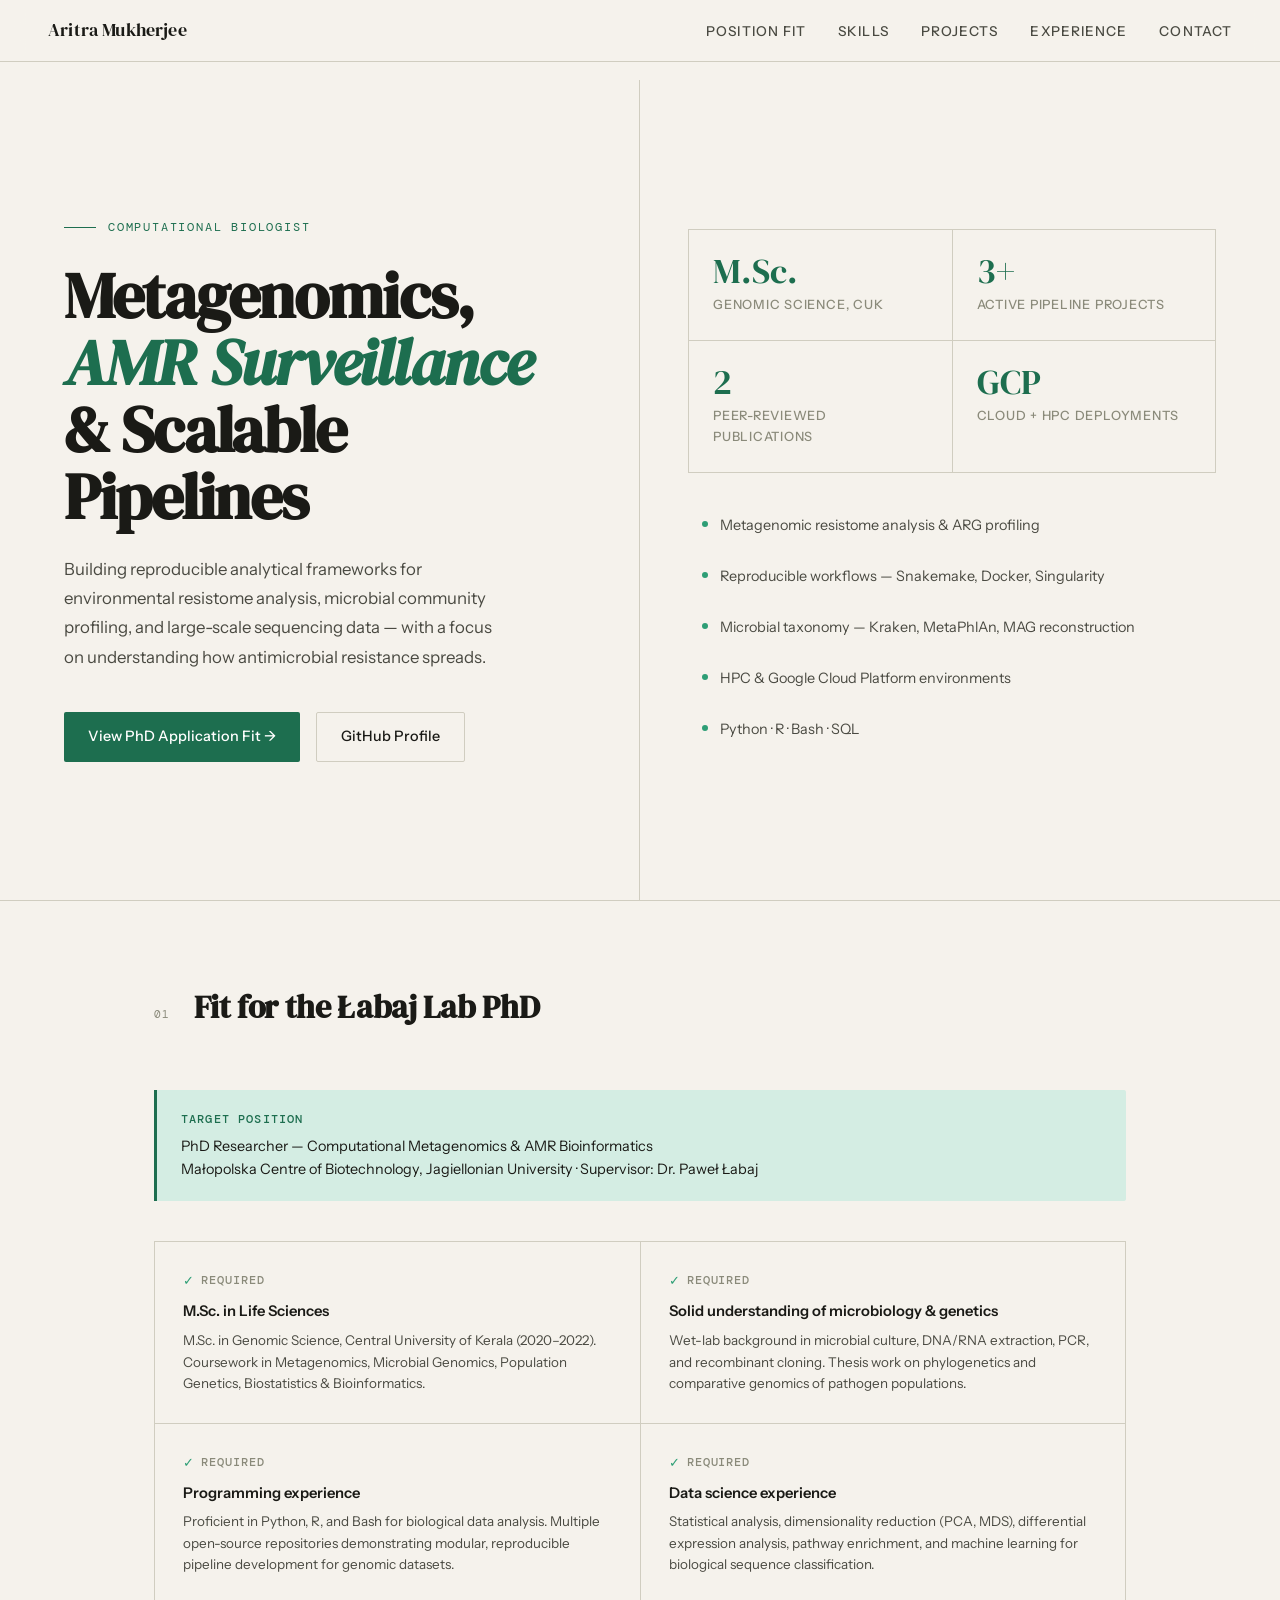
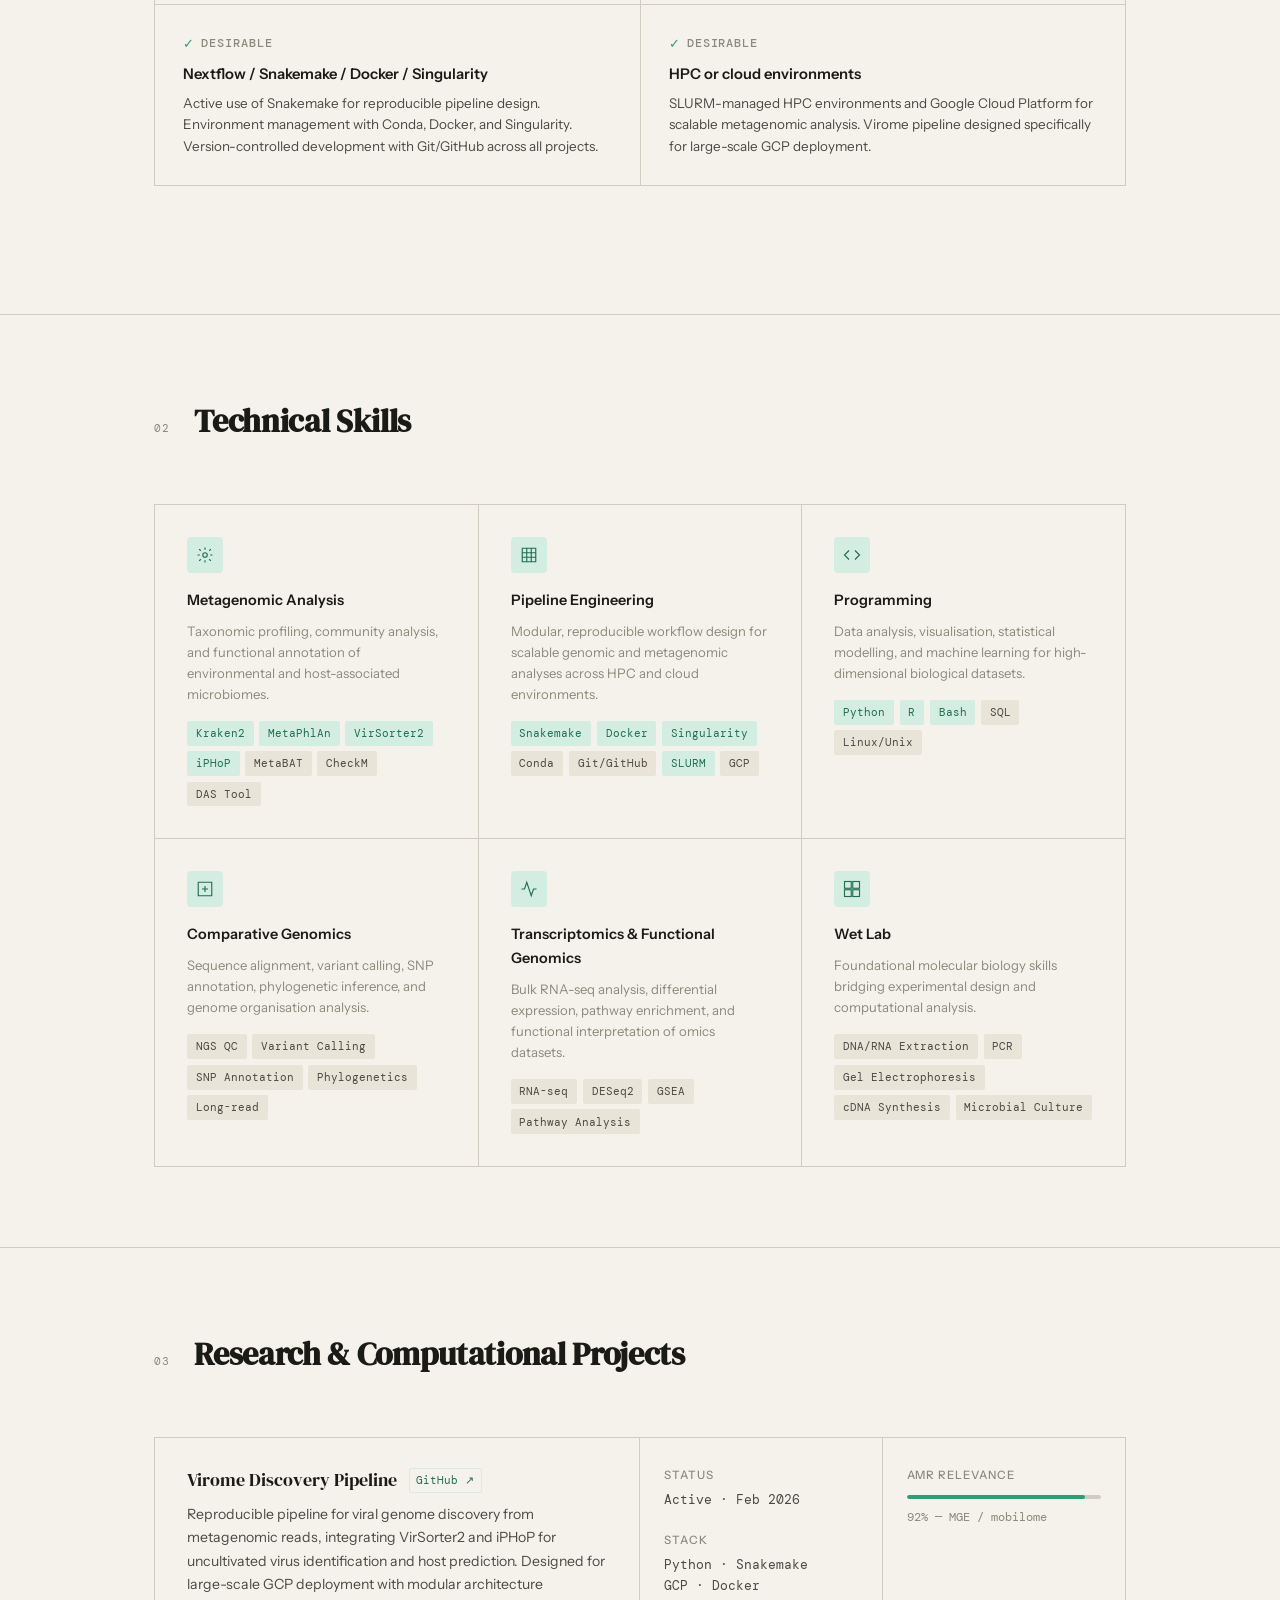
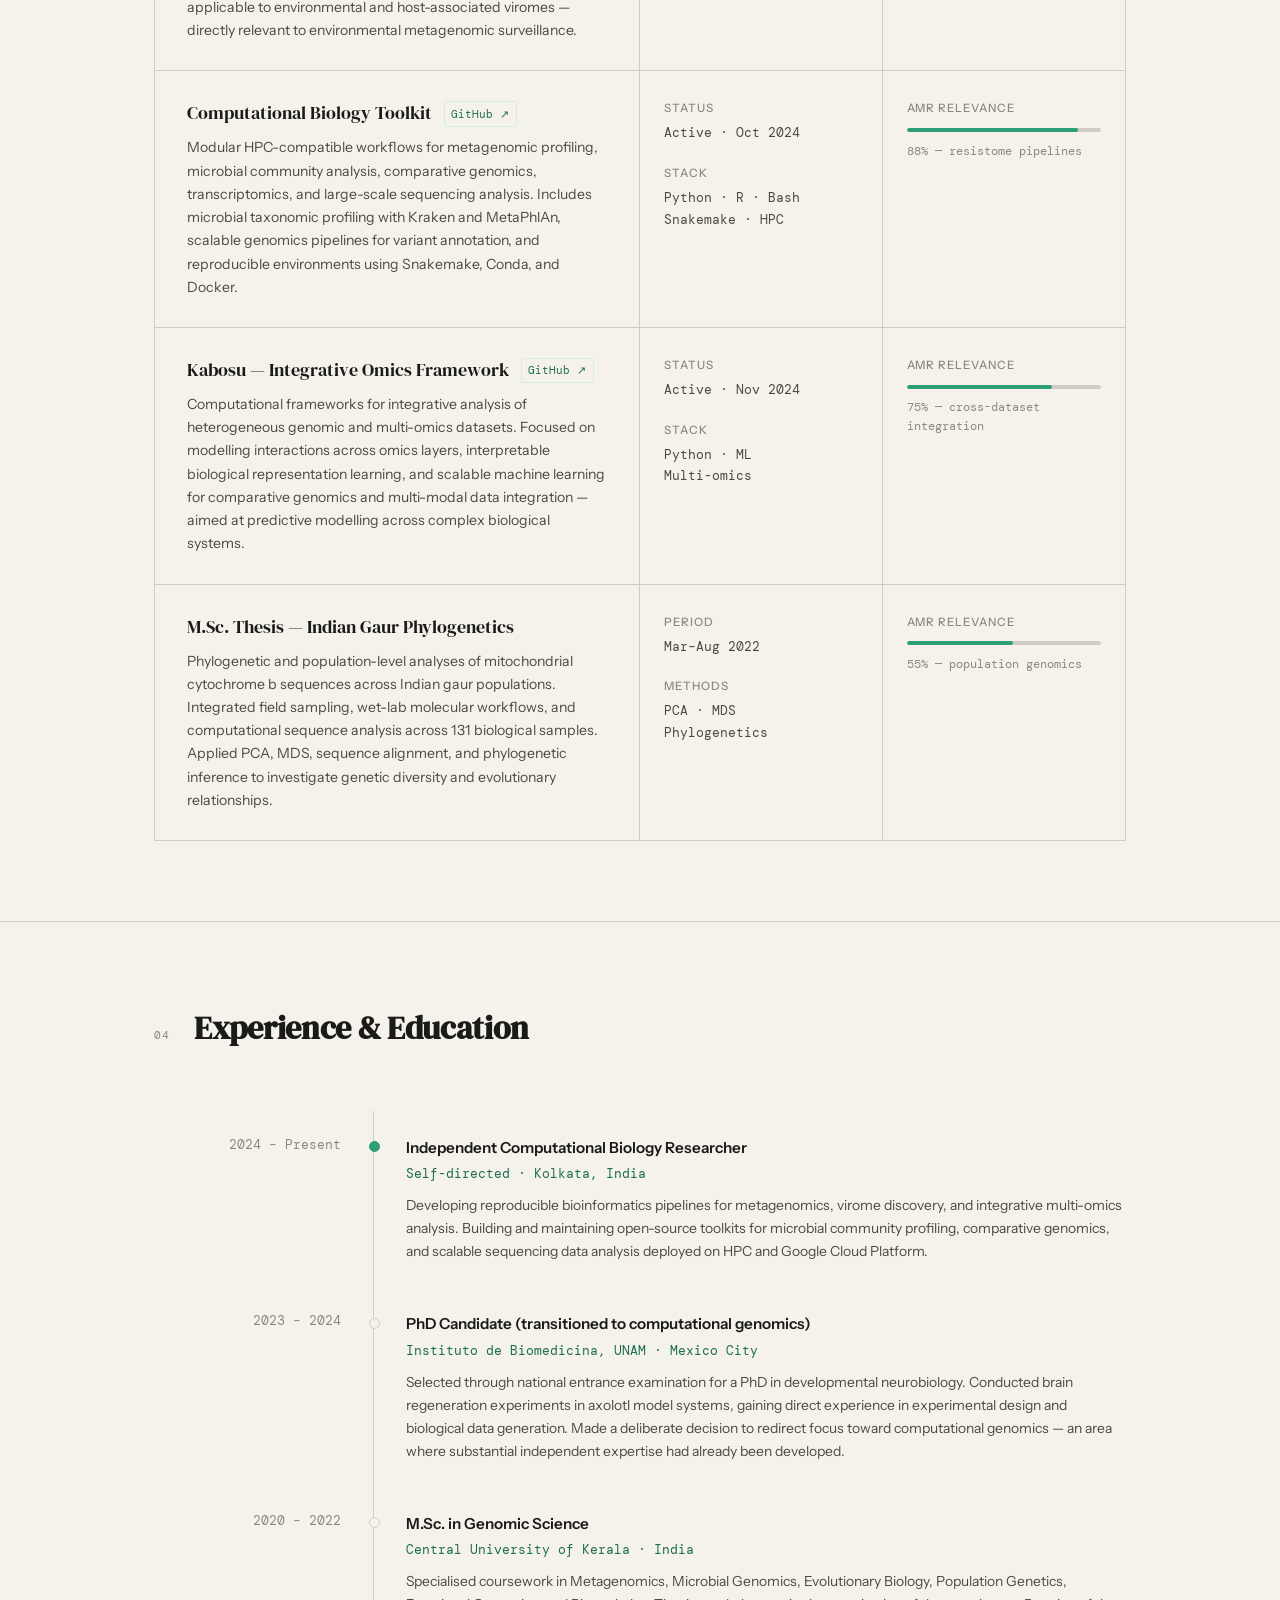
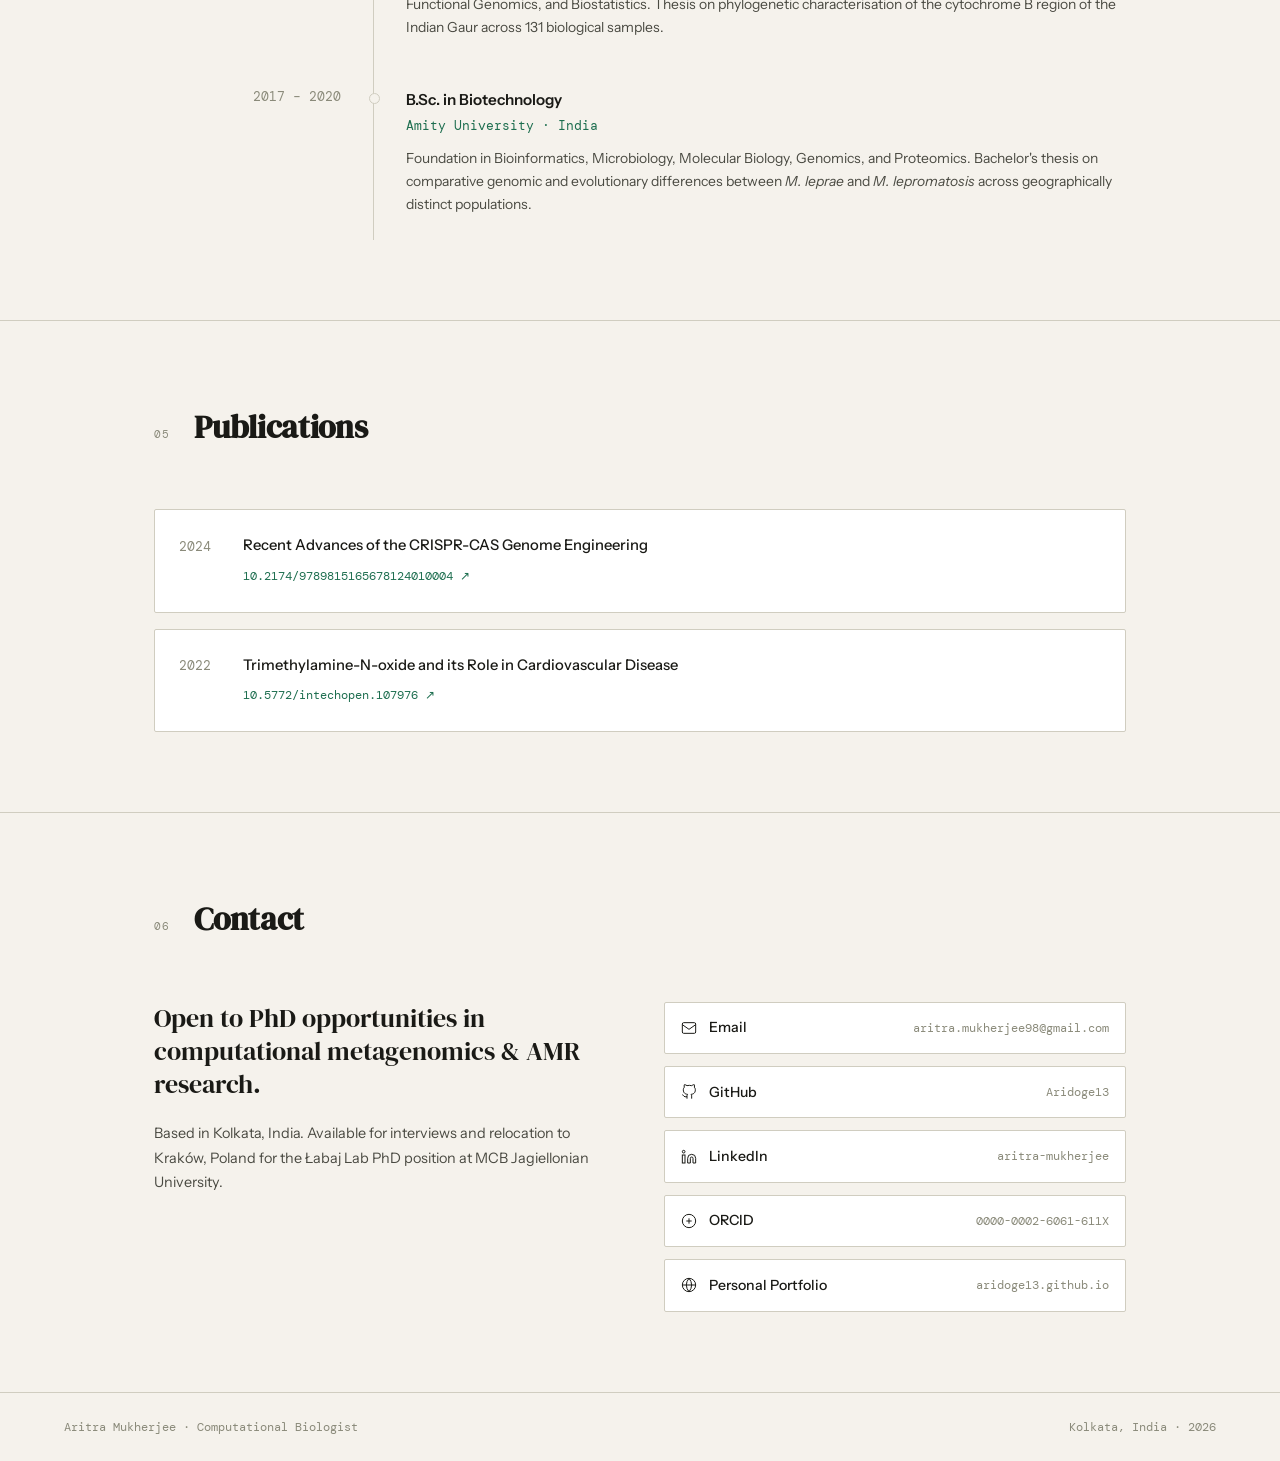
==== portfolio/index.html @ 95ccdcd6 "minor changes" ====
<!DOCTYPE html>
<html lang="en">
<head>
<meta charset="UTF-8">
<meta name="viewport" content="width=device-width, initial-scale=1.0">
<title>Aritra Mukherjee — Computational Biologist</title>
<link href="https://fonts.googleapis.com/css2?family=DM+Serif+Display:ital@0;1&family=DM+Mono:wght@400;500&family=Instrument+Sans:wght@400;500;600&display=swap" rel="stylesheet">
<style>
  :root {
    --bg: #f5f2ec;
    --bg2: #eceadf;
    --ink: #1a1a16;
    --ink2: #4a4a42;
    --ink3: #8a8a7a;
    --accent: #1d6e4f;
    --accent2: #2d9e75;
    --accent-light: #d4ede3;
    --rule: #d0cdc0;
    --tag-bg: #e8e4d8;
    --card: #ffffff;
  }

  * { margin: 0; padding: 0; box-sizing: border-box; }

  html { scroll-behavior: smooth; }

  body {
    background: var(--bg);
    color: var(--ink);
    font-family: 'Instrument Sans', sans-serif;
    font-size: 16px;
    line-height: 1.65;
    overflow-x: hidden;
  }

  /* NAV */
  nav {
    position: fixed;
    top: 0; left: 0; right: 0;
    z-index: 100;
    display: flex;
    align-items: center;
    justify-content: space-between;
    padding: 1rem 3rem;
    background: rgba(245, 242, 236, 0.92);
    backdrop-filter: blur(12px);
    border-bottom: 1px solid var(--rule);
  }

  .nav-name {
    font-family: 'DM Serif Display', serif;
    font-size: 1.1rem;
    letter-spacing: 0.01em;
    color: var(--ink);
    text-decoration: none;
  }

  .nav-links {
    display: flex;
    gap: 2rem;
    list-style: none;
  }

  .nav-links a {
    font-size: 0.85rem;
    font-weight: 500;
    letter-spacing: 0.08em;
    text-transform: uppercase;
    color: var(--ink2);
    text-decoration: none;
    transition: color 0.2s;
  }

  .nav-links a:hover { color: var(--accent); }

  /* HERO */
  .hero {
    min-height: 100vh;
    display: grid;
    grid-template-columns: 1fr 1fr;
    padding-top: 5rem;
  }

  .hero-left {
    display: flex;
    flex-direction: column;
    justify-content: center;
    padding: 4rem 3rem 4rem 4rem;
    border-right: 1px solid var(--rule);
  }

  .hero-eyebrow {
    font-family: 'DM Mono', monospace;
    font-size: 0.75rem;
    letter-spacing: 0.15em;
    text-transform: uppercase;
    color: var(--accent);
    margin-bottom: 1.5rem;
    display: flex;
    align-items: center;
    gap: 0.75rem;
  }

  .hero-eyebrow::before {
    content: '';
    display: inline-block;
    width: 2rem;
    height: 1px;
    background: var(--accent);
  }

  .hero-title {
    font-family: 'DM Serif Display', serif;
    font-size: clamp(2.8rem, 5vw, 4.5rem);
    line-height: 1.05;
    letter-spacing: -0.02em;
    color: var(--ink);
    margin-bottom: 1.5rem;
  }

  .hero-title em {
    font-style: italic;
    color: var(--accent);
  }

  .hero-desc {
    font-size: 1.05rem;
    color: var(--ink2);
    line-height: 1.75;
    max-width: 440px;
    margin-bottom: 2.5rem;
  }

  .hero-cta {
    display: flex;
    gap: 1rem;
    flex-wrap: wrap;
  }

  .btn-primary {
    display: inline-flex;
    align-items: center;
    gap: 0.5rem;
    padding: 0.75rem 1.5rem;
    background: var(--accent);
    color: #fff;
    text-decoration: none;
    font-weight: 500;
    font-size: 0.9rem;
    border-radius: 2px;
    transition: background 0.2s, transform 0.15s;
  }

  .btn-primary:hover { background: #155c41; transform: translateY(-1px); }

  .btn-secondary {
    display: inline-flex;
    align-items: center;
    gap: 0.5rem;
    padding: 0.75rem 1.5rem;
    background: transparent;
    color: var(--ink);
    text-decoration: none;
    font-weight: 500;
    font-size: 0.9rem;
    border: 1px solid var(--rule);
    border-radius: 2px;
    transition: border-color 0.2s, transform 0.15s;
  }

  .btn-secondary:hover { border-color: var(--accent); color: var(--accent); transform: translateY(-1px); }

  .hero-right {
    display: flex;
    flex-direction: column;
    justify-content: center;
    padding: 4rem 4rem 4rem 3rem;
    gap: 1.5rem;
  }

  .stat-grid {
    display: grid;
    grid-template-columns: 1fr 1fr;
    gap: 1px;
    background: var(--rule);
    border: 1px solid var(--rule);
    margin-bottom: 0.5rem;
  }

  .stat-cell {
    background: var(--bg);
    padding: 1.5rem;
  }

  .stat-number {
    font-family: 'DM Serif Display', serif;
    font-size: 2.2rem;
    color: var(--accent);
    line-height: 1;
    margin-bottom: 0.35rem;
  }

  .stat-label {
    font-size: 0.8rem;
    font-weight: 500;
    letter-spacing: 0.06em;
    text-transform: uppercase;
    color: var(--ink3);
  }

  .focus-list {
    list-style: none;
    display: flex;
    flex-direction: column;
    gap: 0.5rem;
  }

  .focus-list li {
    display: flex;
    align-items: flex-start;
    gap: 0.75rem;
    font-size: 0.9rem;
    color: var(--ink2);
    padding: 0.6rem 0.75rem;
    border-left: 2px solid transparent;
    transition: border-color 0.2s, background 0.2s;
  }

  .focus-list li:hover {
    border-left-color: var(--accent2);
    background: var(--accent-light);
    border-radius: 0 2px 2px 0;
  }

  .focus-dot {
    width: 6px;
    height: 6px;
    border-radius: 50%;
    background: var(--accent2);
    margin-top: 0.45rem;
    flex-shrink: 0;
  }

  /* SECTIONS */
  section {
    border-top: 1px solid var(--rule);
  }

  .section-inner {
    max-width: 1100px;
    margin: 0 auto;
    padding: 5rem 4rem;
  }

  .section-header {
    display: flex;
    align-items: baseline;
    gap: 1.5rem;
    margin-bottom: 3.5rem;
  }

  .section-number {
    font-family: 'DM Mono', monospace;
    font-size: 0.7rem;
    color: var(--ink3);
    letter-spacing: 0.1em;
  }

  .section-title {
    font-family: 'DM Serif Display', serif;
    font-size: 2rem;
    color: var(--ink);
    letter-spacing: -0.01em;
  }

  /* SKILLS */
  .skills-grid {
    display: grid;
    grid-template-columns: repeat(3, 1fr);
    gap: 1px;
    background: var(--rule);
    border: 1px solid var(--rule);
  }

  .skill-card {
    background: var(--bg);
    padding: 2rem;
    transition: background 0.2s;
  }

  .skill-card:hover { background: var(--card); }

  .skill-icon {
    width: 36px;
    height: 36px;
    background: var(--accent-light);
    border-radius: 4px;
    display: flex;
    align-items: center;
    justify-content: center;
    margin-bottom: 1rem;
  }

  .skill-icon svg { width: 18px; height: 18px; stroke: var(--accent); fill: none; stroke-width: 1.5; }

  .skill-name {
    font-weight: 600;
    font-size: 0.9rem;
    margin-bottom: 0.5rem;
    color: var(--ink);
  }

  .skill-desc {
    font-size: 0.82rem;
    color: var(--ink3);
    line-height: 1.6;
    margin-bottom: 1rem;
  }

  .tag-row {
    display: flex;
    flex-wrap: wrap;
    gap: 0.35rem;
  }

  .tag {
    font-family: 'DM Mono', monospace;
    font-size: 0.7rem;
    padding: 0.2rem 0.55rem;
    background: var(--tag-bg);
    color: var(--ink2);
    border-radius: 2px;
  }

  .tag.highlight {
    background: var(--accent-light);
    color: var(--accent);
  }

  /* PROJECTS */
  .projects-list {
    display: flex;
    flex-direction: column;
    gap: 0;
  }

  .project-row {
    display: grid;
    grid-template-columns: 2fr 1fr 1fr;
    gap: 0;
    border: 1px solid var(--rule);
    border-top: none;
    transition: background 0.2s;
  }

  .project-row:first-child { border-top: 1px solid var(--rule); }
  .project-row:hover { background: var(--card); }

  .project-main {
    padding: 1.75rem 2rem;
    border-right: 1px solid var(--rule);
  }

  .project-title-row {
    display: flex;
    align-items: center;
    gap: 0.75rem;
    margin-bottom: 0.5rem;
  }

  .project-name {
    font-family: 'DM Serif Display', serif;
    font-size: 1.1rem;
    color: var(--ink);
  }

  .project-link {
    font-family: 'DM Mono', monospace;
    font-size: 0.7rem;
    color: var(--accent);
    text-decoration: none;
    padding: 0.15rem 0.4rem;
    border: 1px solid var(--accent-light);
    border-radius: 2px;
    transition: background 0.2s;
  }

  .project-link:hover { background: var(--accent-light); }

  .project-desc {
    font-size: 0.88rem;
    color: var(--ink2);
    line-height: 1.65;
  }

  .project-meta {
    padding: 1.75rem 1.5rem;
    border-right: 1px solid var(--rule);
    display: flex;
    flex-direction: column;
    gap: 0.5rem;
  }

  .project-meta-label {
    font-size: 0.72rem;
    font-weight: 500;
    letter-spacing: 0.08em;
    text-transform: uppercase;
    color: var(--ink3);
    margin-bottom: 0.25rem;
  }

  .project-meta-value {
    font-size: 0.82rem;
    color: var(--ink2);
    font-family: 'DM Mono', monospace;
  }

  .project-relevance {
    padding: 1.75rem 1.5rem;
    display: flex;
    flex-direction: column;
    justify-content: flex-start;
    gap: 0.35rem;
  }

  .relevance-bar {
    height: 4px;
    background: var(--rule);
    border-radius: 2px;
    overflow: hidden;
    margin-bottom: 0.25rem;
  }

  .relevance-fill {
    height: 100%;
    background: var(--accent2);
    border-radius: 2px;
    transition: width 0.6s ease;
  }

  .relevance-label {
    font-size: 0.72rem;
    color: var(--ink3);
    font-family: 'DM Mono', monospace;
  }

  /* TIMELINE / EXPERIENCE */
  .timeline {
    display: grid;
    grid-template-columns: 220px 1fr;
    gap: 0;
  }

  .timeline-item {
    display: contents;
  }

  .timeline-date {
    padding: 1.5rem 2rem 1.5rem 0;
    border-right: 1px solid var(--rule);
    text-align: right;
  }

  .timeline-year {
    font-family: 'DM Mono', monospace;
    font-size: 0.8rem;
    color: var(--ink3);
    line-height: 1.5;
  }

  .timeline-content {
    padding: 1.5rem 0 1.5rem 2rem;
    border-bottom: 1px solid var(--rule);
    position: relative;
  }

  .timeline-content::before {
    content: '';
    position: absolute;
    left: -5px;
    top: 1.9rem;
    width: 9px;
    height: 9px;
    border-radius: 50%;
    background: var(--bg);
    border: 1.5px solid var(--rule);
  }

  .timeline-item:first-child .timeline-content::before {
    border-color: var(--accent2);
    background: var(--accent2);
  }

  .timeline-date:last-of-type,
  .timeline-content:last-of-type { border-bottom: none; }

  .timeline-role {
    font-weight: 600;
    font-size: 0.95rem;
    margin-bottom: 0.2rem;
    color: var(--ink);
  }

  .timeline-org {
    font-size: 0.82rem;
    color: var(--accent);
    margin-bottom: 0.6rem;
    font-family: 'DM Mono', monospace;
  }

  .timeline-body {
    font-size: 0.87rem;
    color: var(--ink2);
    line-height: 1.65;
  }

  /* PUBLICATIONS */
  .pubs-list {
    display: flex;
    flex-direction: column;
    gap: 1rem;
  }

  .pub-card {
    display: flex;
    gap: 1.5rem;
    padding: 1.5rem;
    border: 1px solid var(--rule);
    border-radius: 2px;
    background: var(--card);
    transition: border-color 0.2s;
  }

  .pub-card:hover { border-color: var(--accent2); }

  .pub-year {
    font-family: 'DM Mono', monospace;
    font-size: 0.8rem;
    color: var(--ink3);
    min-width: 40px;
    padding-top: 0.1rem;
  }

  .pub-title {
    font-weight: 500;
    font-size: 0.92rem;
    color: var(--ink);
    margin-bottom: 0.3rem;
    line-height: 1.5;
  }

  .pub-doi {
    font-family: 'DM Mono', monospace;
    font-size: 0.75rem;
    color: var(--accent);
    text-decoration: none;
  }

  .pub-doi:hover { text-decoration: underline; }

  /* CONTACT */
  .contact-grid {
    display: grid;
    grid-template-columns: 1fr 1fr;
    gap: 3rem;
    align-items: start;
  }

  .contact-intro {
    font-family: 'DM Serif Display', serif;
    font-size: 1.6rem;
    line-height: 1.3;
    color: var(--ink);
    margin-bottom: 1.25rem;
  }

  .contact-sub {
    font-size: 0.9rem;
    color: var(--ink2);
    line-height: 1.7;
  }

  .contact-links {
    display: flex;
    flex-direction: column;
    gap: 0.75rem;
  }

  .contact-link-row {
    display: flex;
    align-items: center;
    gap: 0.75rem;
    padding: 0.85rem 1rem;
    border: 1px solid var(--rule);
    background: var(--card);
    text-decoration: none;
    color: var(--ink);
    font-size: 0.88rem;
    transition: border-color 0.2s, background 0.2s;
    border-radius: 2px;
  }

  .contact-link-row:hover {
    border-color: var(--accent2);
    background: var(--accent-light);
  }

  .contact-link-label {
    font-weight: 500;
  }

  .contact-link-value {
    margin-left: auto;
    font-family: 'DM Mono', monospace;
    font-size: 0.78rem;
    color: var(--ink3);
  }

  /* FOOTER */
  footer {
    border-top: 1px solid var(--rule);
    padding: 1.5rem 4rem;
    display: flex;
    align-items: center;
    justify-content: space-between;
    font-size: 0.78rem;
    color: var(--ink3);
    font-family: 'DM Mono', monospace;
  }

  /* POSITION CALLOUT */
  .position-callout {
    margin: 0 0 2.5rem;
    padding: 1.25rem 1.5rem;
    background: var(--accent-light);
    border-left: 3px solid var(--accent);
    border-radius: 0 2px 2px 0;
  }

  .position-callout-label {
    font-size: 0.72rem;
    font-weight: 500;
    letter-spacing: 0.1em;
    text-transform: uppercase;
    color: var(--accent);
    margin-bottom: 0.4rem;
    font-family: 'DM Mono', monospace;
  }

  .position-callout-text {
    font-size: 0.9rem;
    color: var(--ink);
    line-height: 1.6;
  }

  /* AMR FIT SECTION */
  .fit-grid {
    display: grid;
    grid-template-columns: 1fr 1fr;
    gap: 1px;
    background: var(--rule);
    border: 1px solid var(--rule);
    margin-bottom: 3rem;
  }

  .fit-cell {
    background: var(--bg);
    padding: 1.75rem;
  }

  .fit-cell:hover { background: var(--card); }

  .fit-req {
    font-size: 0.72rem;
    font-weight: 500;
    letter-spacing: 0.08em;
    text-transform: uppercase;
    color: var(--ink3);
    margin-bottom: 0.5rem;
    font-family: 'DM Mono', monospace;
    display: flex;
    align-items: center;
    gap: 0.4rem;
  }

  .fit-req::before {
    content: '✓';
    color: var(--accent2);
    font-size: 0.8rem;
  }

  .fit-title {
    font-weight: 600;
    font-size: 0.92rem;
    color: var(--ink);
    margin-bottom: 0.4rem;
  }

  .fit-body {
    font-size: 0.84rem;
    color: var(--ink2);
    line-height: 1.6;
  }

  /* Responsive basics */
  @media (max-width: 860px) {
    nav { padding: 1rem 1.5rem; }
    .nav-links { display: none; }
    .hero { grid-template-columns: 1fr; }
    .hero-left { border-right: none; border-bottom: 1px solid var(--rule); padding: 3rem 1.5rem; }
    .hero-right { padding: 2rem 1.5rem; }
    .section-inner { padding: 3rem 1.5rem; }
    .skills-grid { grid-template-columns: 1fr; }
    .project-row { grid-template-columns: 1fr; }
    .project-meta, .project-relevance { border-right: none; border-top: 1px solid var(--rule); }
    .timeline { grid-template-columns: 1fr; }
    .timeline-date { border-right: none; text-align: left; padding: 1rem 0 0; }
    .timeline-content { padding: 0.5rem 0 1.5rem 0; border-bottom: 1px solid var(--rule); }
    .timeline-content::before { display: none; }
    .contact-grid { grid-template-columns: 1fr; }
    .fit-grid { grid-template-columns: 1fr; }
    footer { flex-direction: column; gap: 0.5rem; padding: 1.5rem; }
  }
</style>
</head>
<body>

<nav>
  <a href="#" class="nav-name">Aritra Mukherjee</a>
  <ul class="nav-links">
    <li><a href="#fit">Position Fit</a></li>
    <li><a href="#skills">Skills</a></li>
    <li><a href="#projects">Projects</a></li>
    <li><a href="#experience">Experience</a></li>
    <li><a href="#contact">Contact</a></li>
  </ul>
</nav>

<!-- HERO -->
<section class="hero" style="border-top: none;">
  <div class="hero-left">
    <div class="hero-eyebrow">Computational Biologist</div>
    <h1 class="hero-title">
      Metagenomics,<br>
      <em>AMR Surveillance</em><br>
      &amp; Scalable Pipelines
    </h1>
    <p class="hero-desc">
      Building reproducible analytical frameworks for environmental resistome analysis, microbial community profiling, and large-scale sequencing data — with a focus on understanding how antimicrobial resistance spreads.
    </p>
    <div class="hero-cta">
      <a href="#fit" class="btn-primary">View PhD Application Fit →</a>
      <a href="https://github.com/Aridoge13" class="btn-secondary" target="_blank">GitHub Profile</a>
    </div>
  </div>
  <div class="hero-right">
    <div class="stat-grid">
      <div class="stat-cell">
        <div class="stat-number">M.Sc.</div>
        <div class="stat-label">Genomic Science, CUK</div>
      </div>
      <div class="stat-cell">
        <div class="stat-number">3+</div>
        <div class="stat-label">Active Pipeline Projects</div>
      </div>
      <div class="stat-cell">
        <div class="stat-number">2</div>
        <div class="stat-label">Peer-Reviewed Publications</div>
      </div>
      <div class="stat-cell">
        <div class="stat-number">GCP</div>
        <div class="stat-label">Cloud + HPC Deployments</div>
      </div>
    </div>
    <ul class="focus-list">
      <li><span class="focus-dot"></span>Metagenomic resistome analysis &amp; ARG profiling</li>
      <li><span class="focus-dot"></span>Reproducible workflows — Snakemake, Docker, Singularity</li>
      <li><span class="focus-dot"></span>Microbial taxonomy — Kraken, MetaPhlAn, MAG reconstruction</li>
      <li><span class="focus-dot"></span>HPC &amp; Google Cloud Platform environments</li>
      <li><span class="focus-dot"></span>Python · R · Bash · SQL</li>
    </ul>
  </div>
</section>

<!-- FIT FOR POSITION -->
<section id="fit">
  <div class="section-inner">
    <div class="section-header">
      <span class="section-number">01</span>
      <h2 class="section-title">Fit for the Łabaj Lab PhD</h2>
    </div>

    <div class="position-callout">
      <div class="position-callout-label">Target Position</div>
      <div class="position-callout-text">PhD Researcher — Computational Metagenomics &amp; AMR Bioinformatics<br>
      Małopolska Centre of Biotechnology, Jagiellonian University · Supervisor: Dr. Paweł Łabaj</div>
    </div>

    <div class="fit-grid">
      <div class="fit-cell">
        <div class="fit-req">Required</div>
        <div class="fit-title">M.Sc. in Life Sciences</div>
        <div class="fit-body">M.Sc. in Genomic Science, Central University of Kerala (2020–2022). Coursework in Metagenomics, Microbial Genomics, Population Genetics, Biostatistics &amp; Bioinformatics.</div>
      </div>
      <div class="fit-cell">
        <div class="fit-req">Required</div>
        <div class="fit-title">Solid understanding of microbiology &amp; genetics</div>
        <div class="fit-body">Wet-lab background in microbial culture, DNA/RNA extraction, PCR, and recombinant cloning. Thesis work on phylogenetics and comparative genomics of pathogen populations.</div>
      </div>
      <div class="fit-cell">
        <div class="fit-req">Required</div>
        <div class="fit-title">Programming experience</div>
        <div class="fit-body">Proficient in Python, R, and Bash for biological data analysis. Multiple open-source repositories demonstrating modular, reproducible pipeline development for genomic datasets.</div>
      </div>
      <div class="fit-cell">
        <div class="fit-req">Required</div>
        <div class="fit-title">Data science experience</div>
        <div class="fit-body">Statistical analysis, dimensionality reduction (PCA, MDS), differential expression analysis, pathway enrichment, and machine learning for biological sequence classification.</div>
      </div>
      <div class="fit-cell">
        <div class="fit-req">Desirable</div>
        <div class="fit-title">Nextflow / Snakemake / Docker / Singularity</div>
        <div class="fit-body">Active use of Snakemake for reproducible pipeline design. Environment management with Conda, Docker, and Singularity. Version-controlled development with Git/GitHub across all projects.</div>
      </div>
      <div class="fit-cell">
        <div class="fit-req">Desirable</div>
        <div class="fit-title">HPC or cloud environments</div>
        <div class="fit-body">SLURM-managed HPC environments and Google Cloud Platform for scalable metagenomic analysis. Virome pipeline designed specifically for large-scale GCP deployment.</div>
      </div>
    </div>
  </div>
</section>

<!-- SKILLS -->
<section id="skills">
  <div class="section-inner">
    <div class="section-header">
      <span class="section-number">02</span>
      <h2 class="section-title">Technical Skills</h2>
    </div>

    <div class="skills-grid">
      <div class="skill-card">
        <div class="skill-icon">
          <svg viewBox="0 0 24 24"><circle cx="12" cy="12" r="3"/><path d="M12 2v3M12 19v3M4.22 4.22l2.12 2.12M17.66 17.66l2.12 2.12M2 12h3M19 12h3M4.22 19.78l2.12-2.12M17.66 6.34l2.12-2.12"/></svg>
        </div>
        <div class="skill-name">Metagenomic Analysis</div>
        <div class="skill-desc">Taxonomic profiling, community analysis, and functional annotation of environmental and host-associated microbiomes.</div>
        <div class="tag-row">
          <span class="tag highlight">Kraken2</span>
          <span class="tag highlight">MetaPhlAn</span>
          <span class="tag highlight">VirSorter2</span>
          <span class="tag highlight">iPHoP</span>
          <span class="tag">MetaBAT</span>
          <span class="tag">CheckM</span>
          <span class="tag">DAS Tool</span>
        </div>
      </div>
      <div class="skill-card">
        <div class="skill-icon">
          <svg viewBox="0 0 24 24"><path d="M3 3h18v18H3zM9 3v18M15 3v18M3 9h18M3 15h18"/></svg>
        </div>
        <div class="skill-name">Pipeline Engineering</div>
        <div class="skill-desc">Modular, reproducible workflow design for scalable genomic and metagenomic analyses across HPC and cloud environments.</div>
        <div class="tag-row">
          <span class="tag highlight">Snakemake</span>
          <span class="tag highlight">Docker</span>
          <span class="tag highlight">Singularity</span>
          <span class="tag">Conda</span>
          <span class="tag">Git/GitHub</span>
          <span class="tag highlight">SLURM</span>
          <span class="tag">GCP</span>
        </div>
      </div>
      <div class="skill-card">
        <div class="skill-icon">
          <svg viewBox="0 0 24 24"><polyline points="16 18 22 12 16 6"/><polyline points="8 6 2 12 8 18"/></svg>
        </div>
        <div class="skill-name">Programming</div>
        <div class="skill-desc">Data analysis, visualisation, statistical modelling, and machine learning for high-dimensional biological datasets.</div>
        <div class="tag-row">
          <span class="tag highlight">Python</span>
          <span class="tag highlight">R</span>
          <span class="tag highlight">Bash</span>
          <span class="tag">SQL</span>
          <span class="tag">Linux/Unix</span>
        </div>
      </div>
      <div class="skill-card">
        <div class="skill-icon">
          <svg viewBox="0 0 24 24"><path d="M21 3H3v18h18V3zM12 8v8M8 12h8"/></svg>
        </div>
        <div class="skill-name">Comparative Genomics</div>
        <div class="skill-desc">Sequence alignment, variant calling, SNP annotation, phylogenetic inference, and genome organisation analysis.</div>
        <div class="tag-row">
          <span class="tag">NGS QC</span>
          <span class="tag">Variant Calling</span>
          <span class="tag">SNP Annotation</span>
          <span class="tag">Phylogenetics</span>
          <span class="tag">Long-read</span>
        </div>
      </div>
      <div class="skill-card">
        <div class="skill-icon">
          <svg viewBox="0 0 24 24"><path d="M22 12h-4l-3 9L9 3l-3 9H2"/></svg>
        </div>
        <div class="skill-name">Transcriptomics &amp; Functional Genomics</div>
        <div class="skill-desc">Bulk RNA-seq analysis, differential expression, pathway enrichment, and functional interpretation of omics datasets.</div>
        <div class="tag-row">
          <span class="tag">RNA-seq</span>
          <span class="tag">DESeq2</span>
          <span class="tag">GSEA</span>
          <span class="tag">Pathway Analysis</span>
        </div>
      </div>
      <div class="skill-card">
        <div class="skill-icon">
          <svg viewBox="0 0 24 24"><rect x="2" y="2" width="9" height="9"/><rect x="13" y="2" width="9" height="9"/><rect x="2" y="13" width="9" height="9"/><rect x="13" y="13" width="9" height="9"/></svg>
        </div>
        <div class="skill-name">Wet Lab</div>
        <div class="skill-desc">Foundational molecular biology skills bridging experimental design and computational analysis.</div>
        <div class="tag-row">
          <span class="tag">DNA/RNA Extraction</span>
          <span class="tag">PCR</span>
          <span class="tag">Gel Electrophoresis</span>
          <span class="tag">cDNA Synthesis</span>
          <span class="tag">Microbial Culture</span>
        </div>
      </div>
    </div>
  </div>
</section>

<!-- PROJECTS -->
<section id="projects">
  <div class="section-inner">
    <div class="section-header">
      <span class="section-number">03</span>
      <h2 class="section-title">Research &amp; Computational Projects</h2>
    </div>

    <div class="projects-list">
      <div class="project-row">
        <div class="project-main">
          <div class="project-title-row">
            <div class="project-name">Virome Discovery Pipeline</div>
            <a href="https://github.com/Aridoge13/Viromics" class="project-link" target="_blank">GitHub ↗</a>
          </div>
          <p class="project-desc">Reproducible pipeline for viral genome discovery from metagenomic reads, integrating VirSorter2 and iPHoP for uncultivated virus identification and host prediction. Designed for large-scale GCP deployment with modular architecture applicable to environmental and host-associated viromes — directly relevant to environmental metagenomic surveillance.</p>
        </div>
        <div class="project-meta">
          <div>
            <div class="project-meta-label">Status</div>
            <div class="project-meta-value">Active · Feb 2026</div>
          </div>
          <div style="margin-top:0.75rem;">
            <div class="project-meta-label">Stack</div>
            <div class="project-meta-value">Python · Snakemake<br>GCP · Docker</div>
          </div>
        </div>
        <div class="project-relevance">
          <div class="project-meta-label">AMR Relevance</div>
          <div class="relevance-bar"><div class="relevance-fill" style="width: 92%"></div></div>
          <div class="relevance-label">92% — MGE / mobilome</div>
        </div>
      </div>

      <div class="project-row">
        <div class="project-main">
          <div class="project-title-row">
            <div class="project-name">Computational Biology Toolkit</div>
            <a href="https://github.com/Aridoge13/Computational_Biology" class="project-link" target="_blank">GitHub ↗</a>
          </div>
          <p class="project-desc">Modular HPC-compatible workflows for metagenomic profiling, microbial community analysis, comparative genomics, transcriptomics, and large-scale sequencing analysis. Includes microbial taxonomic profiling with Kraken and MetaPhlAn, scalable genomics pipelines for variant annotation, and reproducible environments using Snakemake, Conda, and Docker.</p>
        </div>
        <div class="project-meta">
          <div>
            <div class="project-meta-label">Status</div>
            <div class="project-meta-value">Active · Oct 2024</div>
          </div>
          <div style="margin-top:0.75rem;">
            <div class="project-meta-label">Stack</div>
            <div class="project-meta-value">Python · R · Bash<br>Snakemake · HPC</div>
          </div>
        </div>
        <div class="project-relevance">
          <div class="project-meta-label">AMR Relevance</div>
          <div class="relevance-bar"><div class="relevance-fill" style="width: 88%"></div></div>
          <div class="relevance-label">88% — resistome pipelines</div>
        </div>
      </div>

      <div class="project-row">
        <div class="project-main">
          <div class="project-title-row">
            <div class="project-name">Kabosu — Integrative Omics Framework</div>
            <a href="https://github.com/Aridoge13/Kabosu" class="project-link" target="_blank">GitHub ↗</a>
          </div>
          <p class="project-desc">Computational frameworks for integrative analysis of heterogeneous genomic and multi-omics datasets. Focused on modelling interactions across omics layers, interpretable biological representation learning, and scalable machine learning for comparative genomics and multi-modal data integration — aimed at predictive modelling across complex biological systems.</p>
        </div>
        <div class="project-meta">
          <div>
            <div class="project-meta-label">Status</div>
            <div class="project-meta-value">Active · Nov 2024</div>
          </div>
          <div style="margin-top:0.75rem;">
            <div class="project-meta-label">Stack</div>
            <div class="project-meta-value">Python · ML<br>Multi-omics</div>
          </div>
        </div>
        <div class="project-relevance">
          <div class="project-meta-label">AMR Relevance</div>
          <div class="relevance-bar"><div class="relevance-fill" style="width: 75%"></div></div>
          <div class="relevance-label">75% — cross-dataset integration</div>
        </div>
      </div>

      <div class="project-row">
        <div class="project-main">
          <div class="project-title-row">
            <div class="project-name">M.Sc. Thesis — Indian Gaur Phylogenetics</div>
          </div>
          <p class="project-desc">Phylogenetic and population-level analyses of mitochondrial cytochrome b sequences across Indian gaur populations. Integrated field sampling, wet-lab molecular workflows, and computational sequence analysis across 131 biological samples. Applied PCA, MDS, sequence alignment, and phylogenetic inference to investigate genetic diversity and evolutionary relationships.</p>
        </div>
        <div class="project-meta">
          <div>
            <div class="project-meta-label">Period</div>
            <div class="project-meta-value">Mar–Aug 2022</div>
          </div>
          <div style="margin-top:0.75rem;">
            <div class="project-meta-label">Methods</div>
            <div class="project-meta-value">PCA · MDS<br>Phylogenetics</div>
          </div>
        </div>
        <div class="project-relevance">
          <div class="project-meta-label">AMR Relevance</div>
          <div class="relevance-bar"><div class="relevance-fill" style="width: 55%"></div></div>
          <div class="relevance-label">55% — population genomics</div>
        </div>
      </div>
    </div>
  </div>
</section>

<!-- EXPERIENCE & EDUCATION -->
<section id="experience">
  <div class="section-inner">
    <div class="section-header">
      <span class="section-number">04</span>
      <h2 class="section-title">Experience &amp; Education</h2>
    </div>

    <div class="timeline">
      <div class="timeline-item">
        <div class="timeline-date">
          <div class="timeline-year">2024 – Present</div>
        </div>
        <div class="timeline-content">
          <div class="timeline-role">Independent Computational Biology Researcher</div>
          <div class="timeline-org">Self-directed · Kolkata, India</div>
          <div class="timeline-body">Developing reproducible bioinformatics pipelines for metagenomics, virome discovery, and integrative multi-omics analysis. Building and maintaining open-source toolkits for microbial community profiling, comparative genomics, and scalable sequencing data analysis deployed on HPC and Google Cloud Platform.</div>
        </div>
      </div>
      <div class="timeline-item">
        <div class="timeline-date">
          <div class="timeline-year">2023 – 2024</div>
        </div>
        <div class="timeline-content">
          <div class="timeline-role">PhD Candidate (transitioned to computational genomics)</div>
          <div class="timeline-org">Instituto de Biomedicina, UNAM · Mexico City</div>
          <div class="timeline-body">Selected through national entrance examination for a PhD in developmental neurobiology. Conducted brain regeneration experiments in axolotl model systems, gaining direct experience in experimental design and biological data generation. Made a deliberate decision to redirect focus toward computational genomics — an area where substantial independent expertise had already been developed.</div>
        </div>
      </div>
      <div class="timeline-item">
        <div class="timeline-date">
          <div class="timeline-year">2020 – 2022</div>
        </div>
        <div class="timeline-content">
          <div class="timeline-role">M.Sc. in Genomic Science</div>
          <div class="timeline-org">Central University of Kerala · India</div>
          <div class="timeline-body">Specialised coursework in Metagenomics, Microbial Genomics, Evolutionary Biology, Population Genetics, Functional Genomics, and Biostatistics. Thesis on phylogenetic characterisation of the cytochrome B region of the Indian Gaur across 131 biological samples.</div>
        </div>
      </div>
      <div class="timeline-item">
        <div class="timeline-date">
          <div class="timeline-year">2017 – 2020</div>
        </div>
        <div class="timeline-content">
          <div class="timeline-role">B.Sc. in Biotechnology</div>
          <div class="timeline-org">Amity University · India</div>
          <div class="timeline-body">Foundation in Bioinformatics, Microbiology, Molecular Biology, Genomics, and Proteomics. Bachelor's thesis on comparative genomic and evolutionary differences between <em>M. leprae</em> and <em>M. lepromatosis</em> across geographically distinct populations.</div>
        </div>
      </div>
    </div>
  </div>
</section>

<!-- PUBLICATIONS -->
<section id="publications">
  <div class="section-inner">
    <div class="section-header">
      <span class="section-number">05</span>
      <h2 class="section-title">Publications</h2>
    </div>

    <div class="pubs-list">
      <div class="pub-card">
        <div class="pub-year">2024</div>
        <div>
          <div class="pub-title">Recent Advances of the CRISPR-CAS Genome Engineering</div>
          <a href="https://doi.org/10.2174/9789815165678124010004" class="pub-doi" target="_blank">10.2174/9789815165678124010004 ↗</a>
        </div>
      </div>
      <div class="pub-card">
        <div class="pub-year">2022</div>
        <div>
          <div class="pub-title">Trimethylamine-N-oxide and its Role in Cardiovascular Disease</div>
          <a href="https://doi.org/10.5772/intechopen.107976" class="pub-doi" target="_blank">10.5772/intechopen.107976 ↗</a>
        </div>
      </div>
    </div>
  </div>
</section>

<!-- CONTACT -->
<section id="contact">
  <div class="section-inner">
    <div class="section-header">
      <span class="section-number">06</span>
      <h2 class="section-title">Contact</h2>
    </div>

    <div class="contact-grid">
      <div>
        <p class="contact-intro">Open to PhD opportunities in computational metagenomics &amp; AMR research.</p>
        <p class="contact-sub">Based in Kolkata, India. Available for interviews and relocation to Kraków, Poland for the Łabaj Lab PhD position at MCB Jagiellonian University.</p>
      </div>
      <div class="contact-links">
        <a href="mailto:aritra.mukherjee98@gmail.com" class="contact-link-row">
          <svg width="16" height="16" viewBox="0 0 24 24" fill="none" stroke="currentColor" stroke-width="1.5"><rect x="2" y="4" width="20" height="16" rx="2"/><path d="m2 7 10 7 10-7"/></svg>
          <span class="contact-link-label">Email</span>
          <span class="contact-link-value">aritra.mukherjee98@gmail.com</span>
        </a>
        <a href="https://github.com/Aridoge13" class="contact-link-row" target="_blank">
          <svg width="16" height="16" viewBox="0 0 24 24" fill="none" stroke="currentColor" stroke-width="1.5"><path d="M9 19c-5 1.5-5-2.5-7-3m14 6v-3.87a3.37 3.37 0 0 0-.94-2.61c3.14-.35 6.44-1.54 6.44-7A5.44 5.44 0 0 0 20 4.77 5.07 5.07 0 0 0 19.91 1S18.73.65 16 2.48a13.38 13.38 0 0 0-7 0C6.27.65 5.09 1 5.09 1A5.07 5.07 0 0 0 5 4.77a5.44 5.44 0 0 0-1.5 3.78c0 5.42 3.3 6.61 6.44 7A3.37 3.37 0 0 0 9 18.13V22"/></svg>
          <span class="contact-link-label">GitHub</span>
          <span class="contact-link-value">Aridoge13</span>
        </a>
        <a href="https://www.linkedin.com/in/aritra-mukherjee-82b070125" class="contact-link-row" target="_blank">
          <svg width="16" height="16" viewBox="0 0 24 24" fill="none" stroke="currentColor" stroke-width="1.5"><path d="M16 8a6 6 0 0 1 6 6v7h-4v-7a2 2 0 0 0-2-2 2 2 0 0 0-2 2v7h-4v-7a6 6 0 0 1 6-6z"/><rect x="2" y="9" width="4" height="12"/><circle cx="4" cy="4" r="2"/></svg>
          <span class="contact-link-label">LinkedIn</span>
          <span class="contact-link-value">aritra-mukherjee</span>
        </a>
        <a href="https://orcid.org/0000-0002-6061-611X" class="contact-link-row" target="_blank">
          <svg width="16" height="16" viewBox="0 0 24 24" fill="none" stroke="currentColor" stroke-width="1.5"><circle cx="12" cy="12" r="10"/><path d="M8 12h8M12 8v8"/></svg>
          <span class="contact-link-label">ORCID</span>
          <span class="contact-link-value">0000-0002-6061-611X</span>
        </a>
        <a href="https://aridoge13.github.io/" class="contact-link-row" target="_blank">
          <svg width="16" height="16" viewBox="0 0 24 24" fill="none" stroke="currentColor" stroke-width="1.5"><circle cx="12" cy="12" r="10"/><path d="M2 12h20M12 2a15.3 15.3 0 0 1 4 10 15.3 15.3 0 0 1-4 10 15.3 15.3 0 0 1-4-10 15.3 15.3 0 0 1 4-10z"/></svg>
          <span class="contact-link-label">Personal Portfolio</span>
          <span class="contact-link-value">aridoge13.github.io</span>
        </a>
      </div>
    </div>
  </div>
</section>

<footer>
  <span>Aritra Mukherjee · Computational Biologist</span>
  <span>Kolkata, India · 2026</span>
</footer>

</body>
</html>
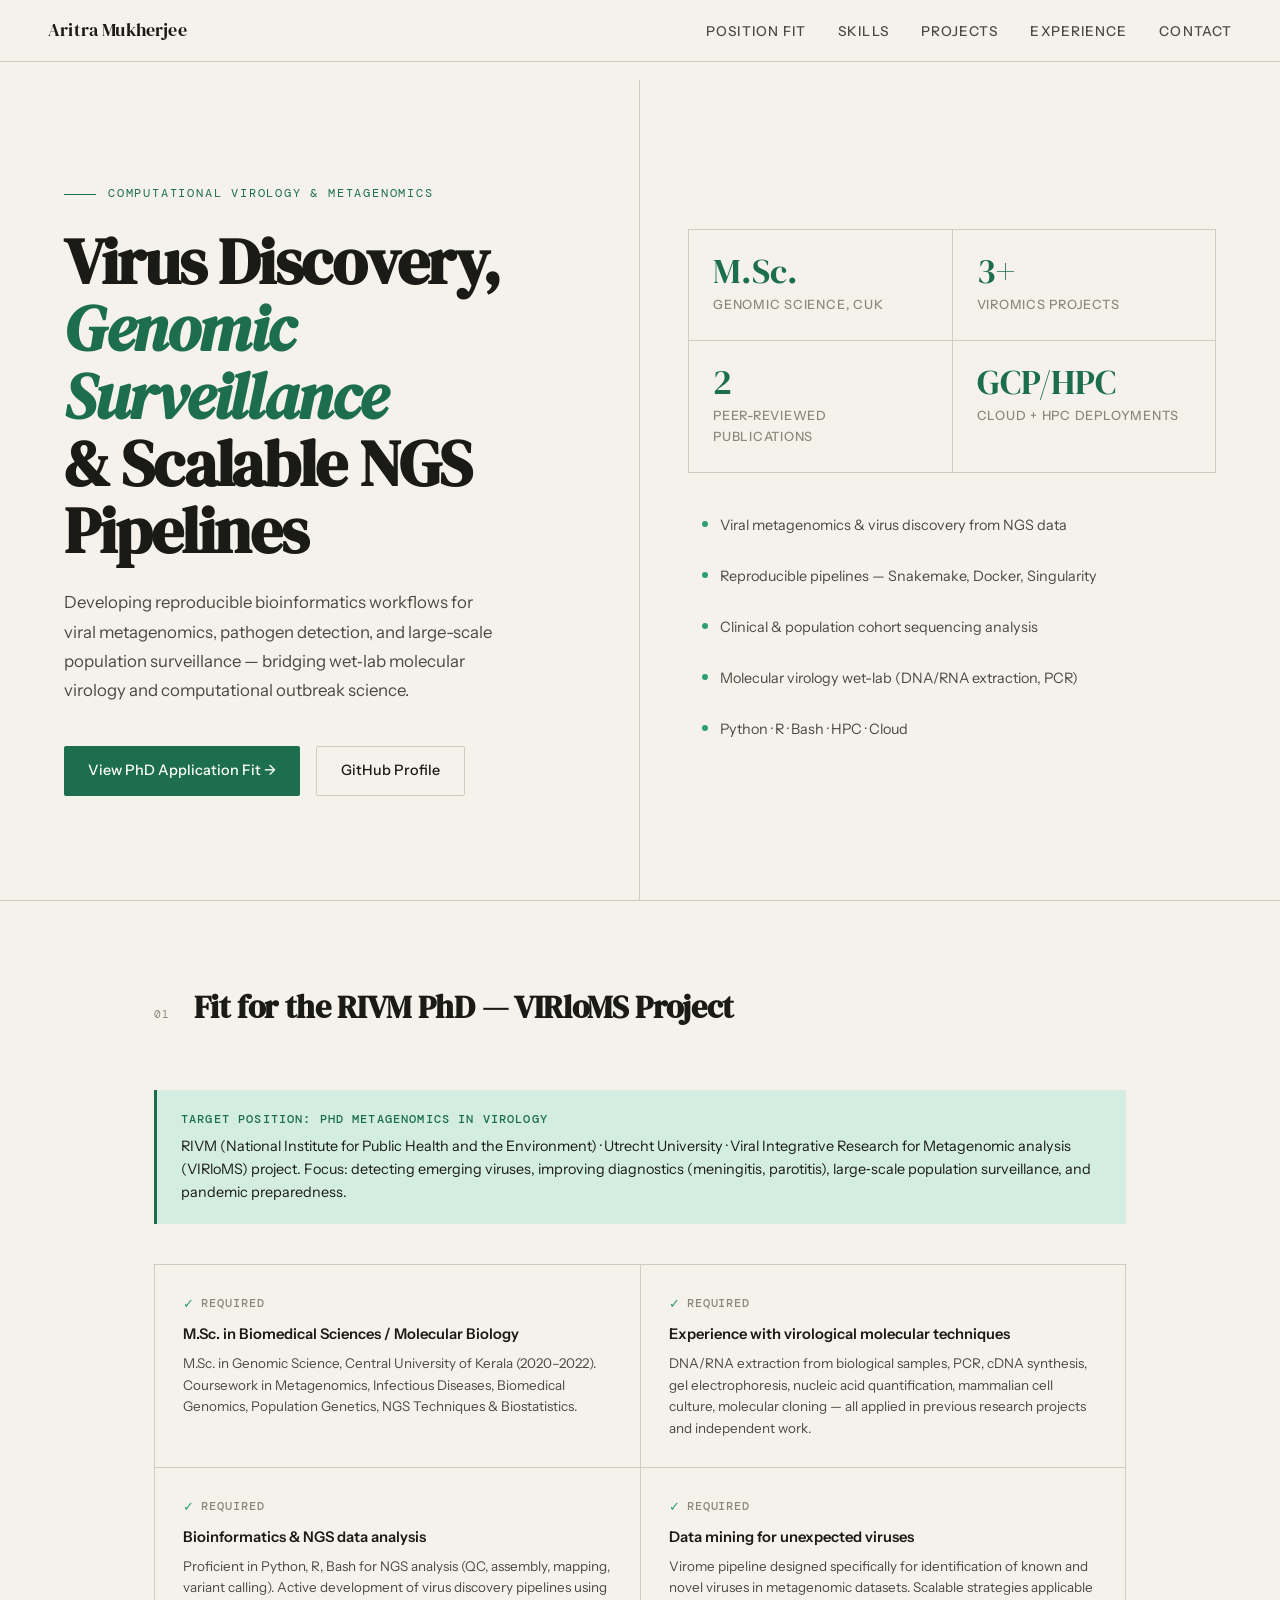
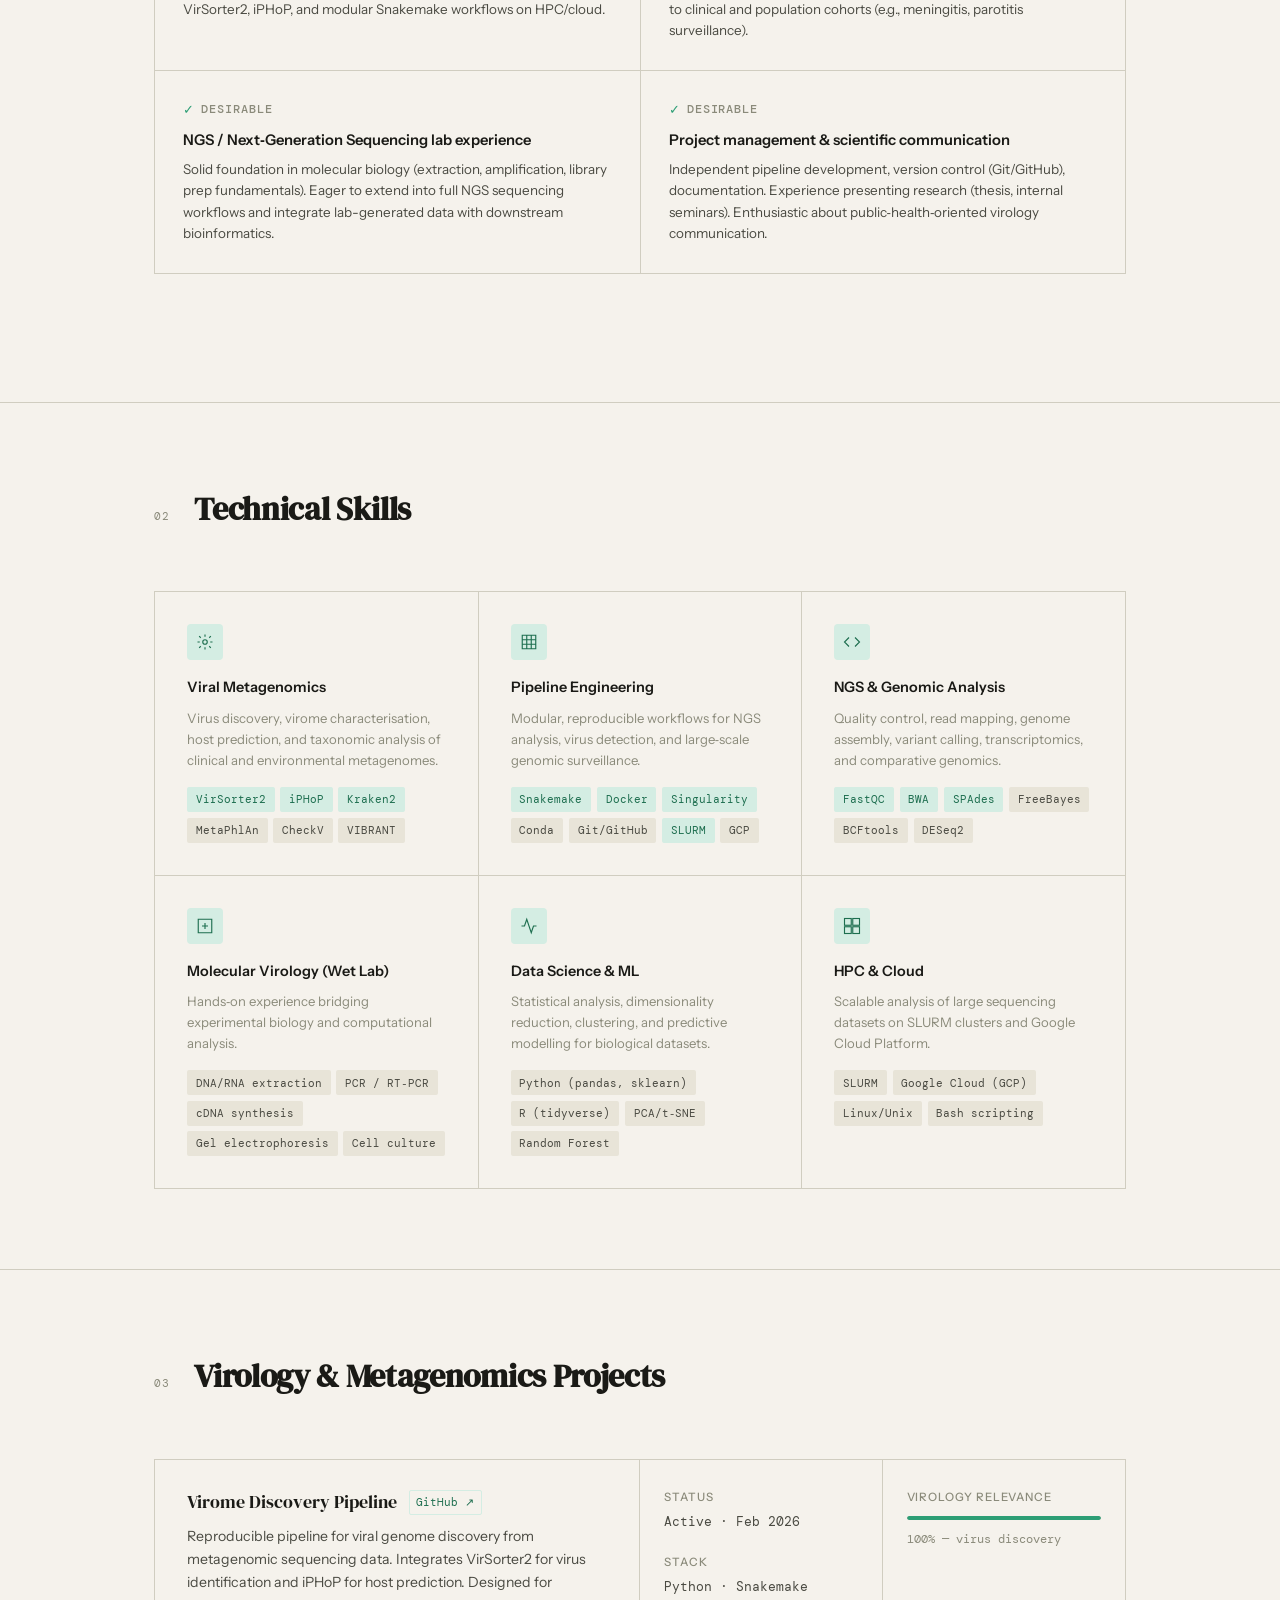
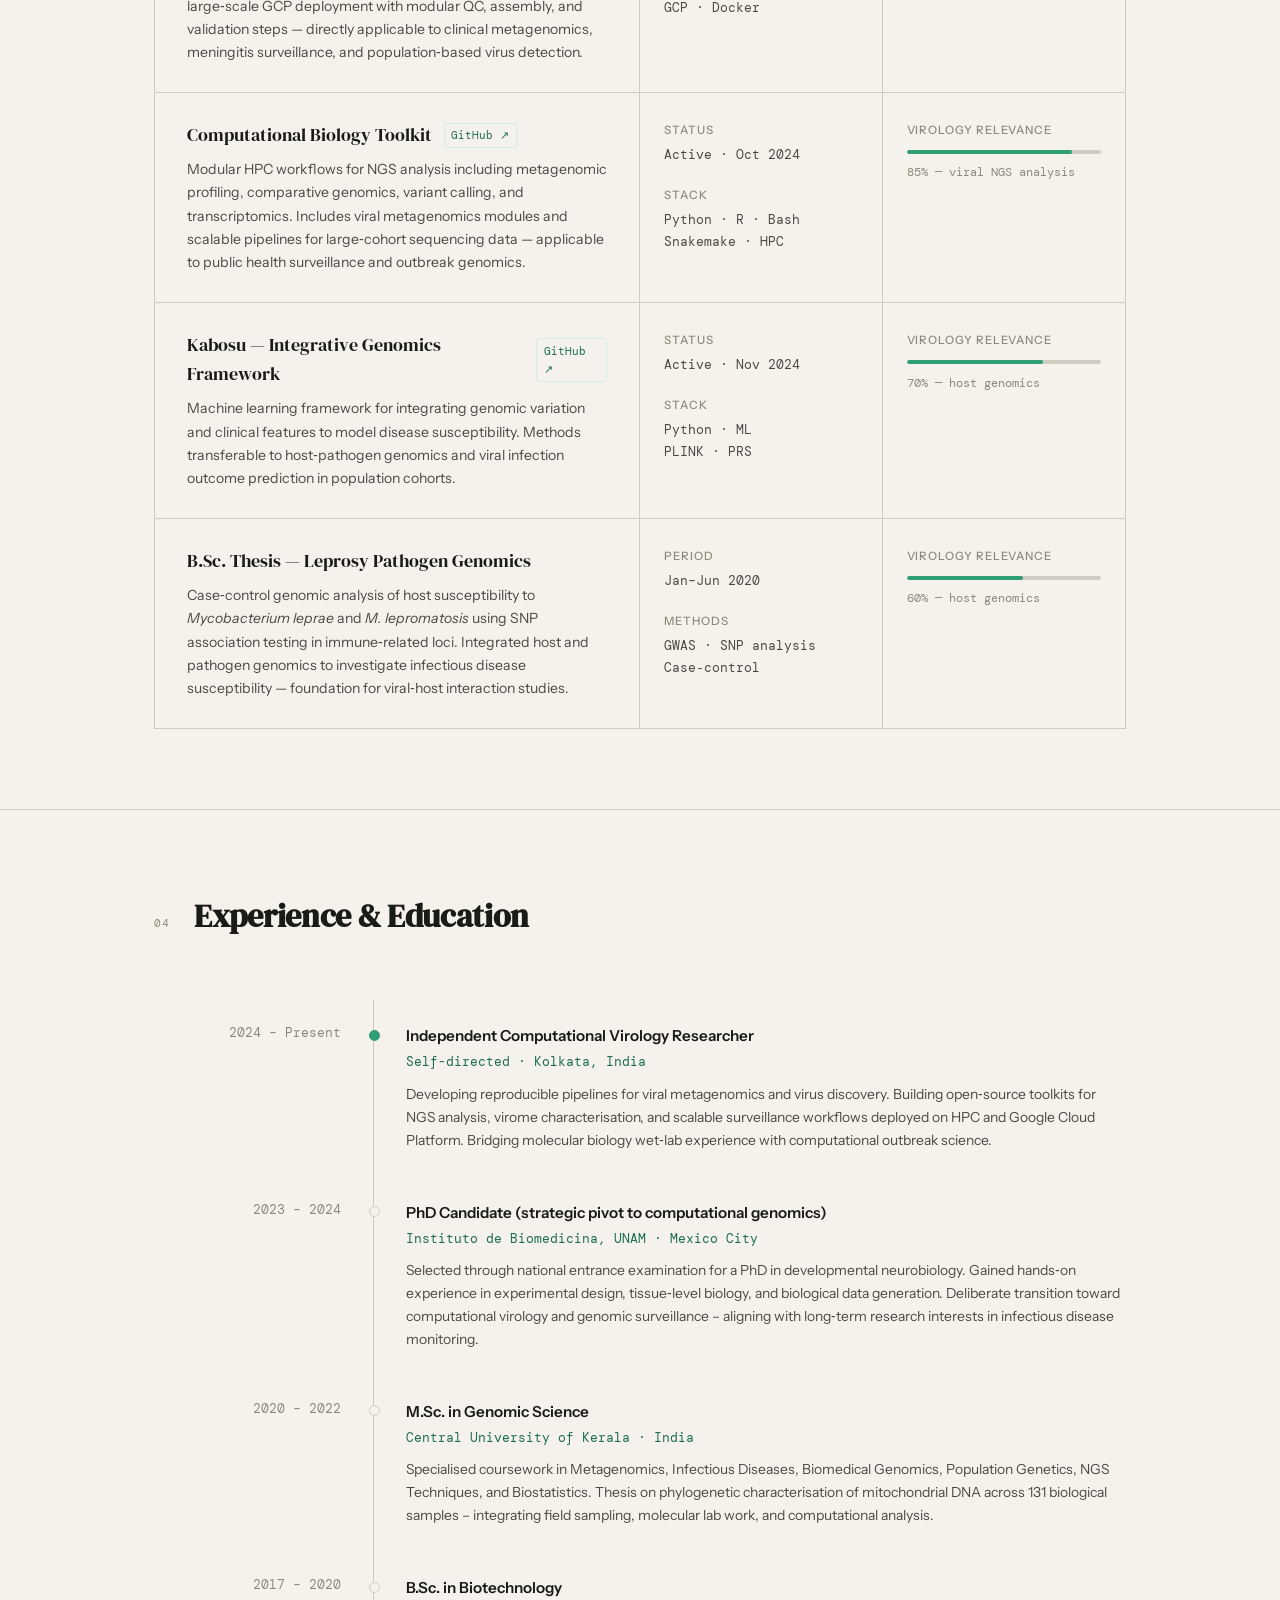
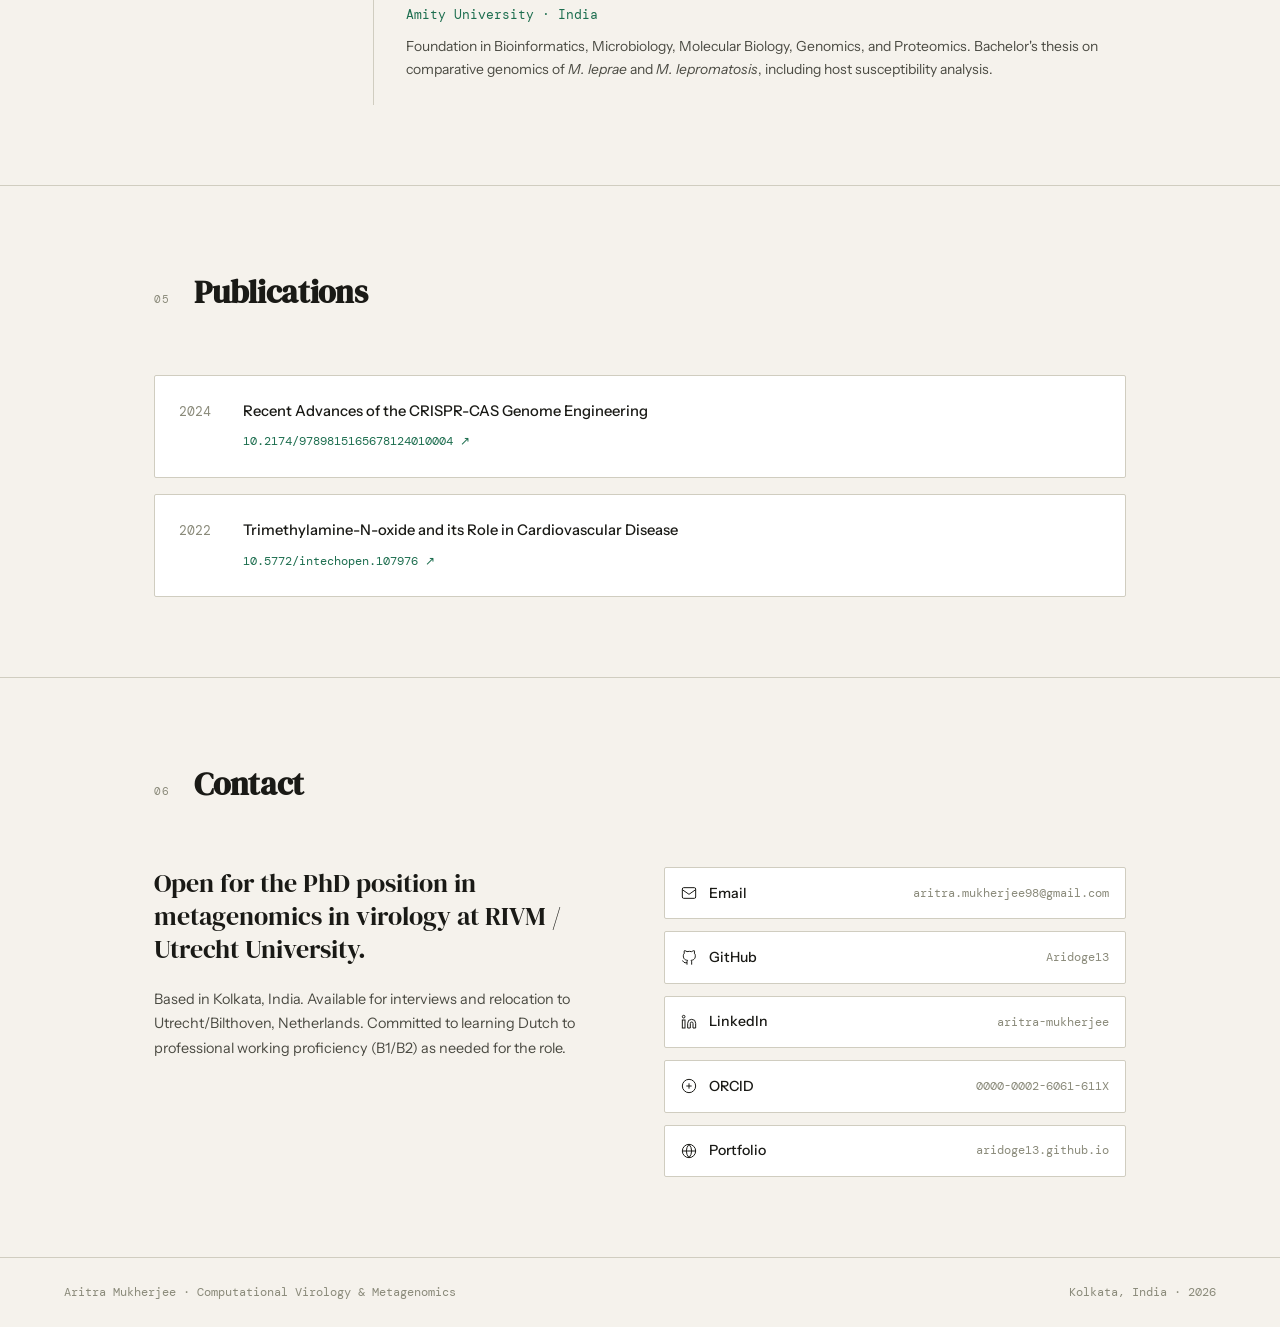
==== commit fa43f3a9: "Specific" ====
--- a/portfolio/index.html
+++ b/portfolio/index.html
@@ -1,1176 +1,1365 @@
 <!DOCTYPE html>
 <html lang="en">
+
 <head>
-<meta charset="UTF-8">
-<meta name="viewport" content="width=device-width, initial-scale=1.0">
-<title>Aritra Mukherjee — Computational Biologist</title>
-<link href="https://fonts.googleapis.com/css2?family=DM+Serif+Display:ital@0;1&family=DM+Mono:wght@400;500&family=Instrument+Sans:wght@400;500;600&display=swap" rel="stylesheet">
-<style>
-  :root {
-    --bg: #f5f2ec;
-    --bg2: #eceadf;
-    --ink: #1a1a16;
-    --ink2: #4a4a42;
-    --ink3: #8a8a7a;
-    --accent: #1d6e4f;
-    --accent2: #2d9e75;
-    --accent-light: #d4ede3;
-    --rule: #d0cdc0;
-    --tag-bg: #e8e4d8;
-    --card: #ffffff;
-  }
-
-  * { margin: 0; padding: 0; box-sizing: border-box; }
-
-  html { scroll-behavior: smooth; }
-
-  body {
-    background: var(--bg);
-    color: var(--ink);
-    font-family: 'Instrument Sans', sans-serif;
-    font-size: 16px;
-    line-height: 1.65;
-    overflow-x: hidden;
-  }
-
-  /* NAV */
-  nav {
-    position: fixed;
-    top: 0; left: 0; right: 0;
-    z-index: 100;
-    display: flex;
-    align-items: center;
-    justify-content: space-between;
-    padding: 1rem 3rem;
-    background: rgba(245, 242, 236, 0.92);
-    backdrop-filter: blur(12px);
-    border-bottom: 1px solid var(--rule);
-  }
-
-  .nav-name {
-    font-family: 'DM Serif Display', serif;
-    font-size: 1.1rem;
-    letter-spacing: 0.01em;
-    color: var(--ink);
-    text-decoration: none;
-  }
-
-  .nav-links {
-    display: flex;
-    gap: 2rem;
-    list-style: none;
-  }
-
-  .nav-links a {
-    font-size: 0.85rem;
-    font-weight: 500;
-    letter-spacing: 0.08em;
-    text-transform: uppercase;
-    color: var(--ink2);
-    text-decoration: none;
-    transition: color 0.2s;
-  }
-
-  .nav-links a:hover { color: var(--accent); }
-
-  /* HERO */
-  .hero {
-    min-height: 100vh;
-    display: grid;
-    grid-template-columns: 1fr 1fr;
-    padding-top: 5rem;
-  }
-
-  .hero-left {
-    display: flex;
-    flex-direction: column;
-    justify-content: center;
-    padding: 4rem 3rem 4rem 4rem;
-    border-right: 1px solid var(--rule);
-  }
-
-  .hero-eyebrow {
-    font-family: 'DM Mono', monospace;
-    font-size: 0.75rem;
-    letter-spacing: 0.15em;
-    text-transform: uppercase;
-    color: var(--accent);
-    margin-bottom: 1.5rem;
-    display: flex;
-    align-items: center;
-    gap: 0.75rem;
-  }
-
-  .hero-eyebrow::before {
-    content: '';
-    display: inline-block;
-    width: 2rem;
-    height: 1px;
-    background: var(--accent);
-  }
-
-  .hero-title {
-    font-family: 'DM Serif Display', serif;
-    font-size: clamp(2.8rem, 5vw, 4.5rem);
-    line-height: 1.05;
-    letter-spacing: -0.02em;
-    color: var(--ink);
-    margin-bottom: 1.5rem;
-  }
-
-  .hero-title em {
-    font-style: italic;
-    color: var(--accent);
-  }
-
-  .hero-desc {
-    font-size: 1.05rem;
-    color: var(--ink2);
-    line-height: 1.75;
-    max-width: 440px;
-    margin-bottom: 2.5rem;
-  }
-
-  .hero-cta {
-    display: flex;
-    gap: 1rem;
-    flex-wrap: wrap;
-  }
-
-  .btn-primary {
-    display: inline-flex;
-    align-items: center;
-    gap: 0.5rem;
-    padding: 0.75rem 1.5rem;
-    background: var(--accent);
-    color: #fff;
-    text-decoration: none;
-    font-weight: 500;
-    font-size: 0.9rem;
-    border-radius: 2px;
-    transition: background 0.2s, transform 0.15s;
-  }
-
-  .btn-primary:hover { background: #155c41; transform: translateY(-1px); }
-
-  .btn-secondary {
-    display: inline-flex;
-    align-items: center;
-    gap: 0.5rem;
-    padding: 0.75rem 1.5rem;
-    background: transparent;
-    color: var(--ink);
-    text-decoration: none;
-    font-weight: 500;
-    font-size: 0.9rem;
-    border: 1px solid var(--rule);
-    border-radius: 2px;
-    transition: border-color 0.2s, transform 0.15s;
-  }
-
-  .btn-secondary:hover { border-color: var(--accent); color: var(--accent); transform: translateY(-1px); }
-
-  .hero-right {
-    display: flex;
-    flex-direction: column;
-    justify-content: center;
-    padding: 4rem 4rem 4rem 3rem;
-    gap: 1.5rem;
-  }
-
-  .stat-grid {
-    display: grid;
-    grid-template-columns: 1fr 1fr;
-    gap: 1px;
-    background: var(--rule);
-    border: 1px solid var(--rule);
-    margin-bottom: 0.5rem;
-  }
-
-  .stat-cell {
-    background: var(--bg);
-    padding: 1.5rem;
-  }
-
-  .stat-number {
-    font-family: 'DM Serif Display', serif;
-    font-size: 2.2rem;
-    color: var(--accent);
-    line-height: 1;
-    margin-bottom: 0.35rem;
-  }
-
-  .stat-label {
-    font-size: 0.8rem;
-    font-weight: 500;
-    letter-spacing: 0.06em;
-    text-transform: uppercase;
-    color: var(--ink3);
-  }
-
-  .focus-list {
-    list-style: none;
-    display: flex;
-    flex-direction: column;
-    gap: 0.5rem;
-  }
-
-  .focus-list li {
-    display: flex;
-    align-items: flex-start;
-    gap: 0.75rem;
-    font-size: 0.9rem;
-    color: var(--ink2);
-    padding: 0.6rem 0.75rem;
-    border-left: 2px solid transparent;
-    transition: border-color 0.2s, background 0.2s;
-  }
-
-  .focus-list li:hover {
-    border-left-color: var(--accent2);
-    background: var(--accent-light);
-    border-radius: 0 2px 2px 0;
-  }
-
-  .focus-dot {
-    width: 6px;
-    height: 6px;
-    border-radius: 50%;
-    background: var(--accent2);
-    margin-top: 0.45rem;
-    flex-shrink: 0;
-  }
-
-  /* SECTIONS */
-  section {
-    border-top: 1px solid var(--rule);
-  }
-
-  .section-inner {
-    max-width: 1100px;
-    margin: 0 auto;
-    padding: 5rem 4rem;
-  }
-
-  .section-header {
-    display: flex;
-    align-items: baseline;
-    gap: 1.5rem;
-    margin-bottom: 3.5rem;
-  }
-
-  .section-number {
-    font-family: 'DM Mono', monospace;
-    font-size: 0.7rem;
-    color: var(--ink3);
-    letter-spacing: 0.1em;
-  }
-
-  .section-title {
-    font-family: 'DM Serif Display', serif;
-    font-size: 2rem;
-    color: var(--ink);
-    letter-spacing: -0.01em;
-  }
-
-  /* SKILLS */
-  .skills-grid {
-    display: grid;
-    grid-template-columns: repeat(3, 1fr);
-    gap: 1px;
-    background: var(--rule);
-    border: 1px solid var(--rule);
-  }
-
-  .skill-card {
-    background: var(--bg);
-    padding: 2rem;
-    transition: background 0.2s;
-  }
-
-  .skill-card:hover { background: var(--card); }
-
-  .skill-icon {
-    width: 36px;
-    height: 36px;
-    background: var(--accent-light);
-    border-radius: 4px;
-    display: flex;
-    align-items: center;
-    justify-content: center;
-    margin-bottom: 1rem;
-  }
-
-  .skill-icon svg { width: 18px; height: 18px; stroke: var(--accent); fill: none; stroke-width: 1.5; }
-
-  .skill-name {
-    font-weight: 600;
-    font-size: 0.9rem;
-    margin-bottom: 0.5rem;
-    color: var(--ink);
-  }
-
-  .skill-desc {
-    font-size: 0.82rem;
-    color: var(--ink3);
-    line-height: 1.6;
-    margin-bottom: 1rem;
-  }
-
-  .tag-row {
-    display: flex;
-    flex-wrap: wrap;
-    gap: 0.35rem;
-  }
-
-  .tag {
-    font-family: 'DM Mono', monospace;
-    font-size: 0.7rem;
-    padding: 0.2rem 0.55rem;
-    background: var(--tag-bg);
-    color: var(--ink2);
-    border-radius: 2px;
-  }
-
-  .tag.highlight {
-    background: var(--accent-light);
-    color: var(--accent);
-  }
-
-  /* PROJECTS */
-  .projects-list {
-    display: flex;
-    flex-direction: column;
-    gap: 0;
-  }
-
-  .project-row {
-    display: grid;
-    grid-template-columns: 2fr 1fr 1fr;
-    gap: 0;
-    border: 1px solid var(--rule);
-    border-top: none;
-    transition: background 0.2s;
-  }
-
-  .project-row:first-child { border-top: 1px solid var(--rule); }
-  .project-row:hover { background: var(--card); }
-
-  .project-main {
-    padding: 1.75rem 2rem;
-    border-right: 1px solid var(--rule);
-  }
-
-  .project-title-row {
-    display: flex;
-    align-items: center;
-    gap: 0.75rem;
-    margin-bottom: 0.5rem;
-  }
-
-  .project-name {
-    font-family: 'DM Serif Display', serif;
-    font-size: 1.1rem;
-    color: var(--ink);
-  }
-
-  .project-link {
-    font-family: 'DM Mono', monospace;
-    font-size: 0.7rem;
-    color: var(--accent);
-    text-decoration: none;
-    padding: 0.15rem 0.4rem;
-    border: 1px solid var(--accent-light);
-    border-radius: 2px;
-    transition: background 0.2s;
-  }
-
-  .project-link:hover { background: var(--accent-light); }
-
-  .project-desc {
-    font-size: 0.88rem;
-    color: var(--ink2);
-    line-height: 1.65;
-  }
-
-  .project-meta {
-    padding: 1.75rem 1.5rem;
-    border-right: 1px solid var(--rule);
-    display: flex;
-    flex-direction: column;
-    gap: 0.5rem;
-  }
-
-  .project-meta-label {
-    font-size: 0.72rem;
-    font-weight: 500;
-    letter-spacing: 0.08em;
-    text-transform: uppercase;
-    color: var(--ink3);
-    margin-bottom: 0.25rem;
-  }
-
-  .project-meta-value {
-    font-size: 0.82rem;
-    color: var(--ink2);
-    font-family: 'DM Mono', monospace;
-  }
-
-  .project-relevance {
-    padding: 1.75rem 1.5rem;
-    display: flex;
-    flex-direction: column;
-    justify-content: flex-start;
-    gap: 0.35rem;
-  }
-
-  .relevance-bar {
-    height: 4px;
-    background: var(--rule);
-    border-radius: 2px;
-    overflow: hidden;
-    margin-bottom: 0.25rem;
-  }
-
-  .relevance-fill {
-    height: 100%;
-    background: var(--accent2);
-    border-radius: 2px;
-    transition: width 0.6s ease;
-  }
-
-  .relevance-label {
-    font-size: 0.72rem;
-    color: var(--ink3);
-    font-family: 'DM Mono', monospace;
-  }
-
-  /* TIMELINE / EXPERIENCE */
-  .timeline {
-    display: grid;
-    grid-template-columns: 220px 1fr;
-    gap: 0;
-  }
-
-  .timeline-item {
-    display: contents;
-  }
-
-  .timeline-date {
-    padding: 1.5rem 2rem 1.5rem 0;
-    border-right: 1px solid var(--rule);
-    text-align: right;
-  }
-
-  .timeline-year {
-    font-family: 'DM Mono', monospace;
-    font-size: 0.8rem;
-    color: var(--ink3);
-    line-height: 1.5;
-  }
-
-  .timeline-content {
-    padding: 1.5rem 0 1.5rem 2rem;
-    border-bottom: 1px solid var(--rule);
-    position: relative;
-  }
-
-  .timeline-content::before {
-    content: '';
-    position: absolute;
-    left: -5px;
-    top: 1.9rem;
-    width: 9px;
-    height: 9px;
-    border-radius: 50%;
-    background: var(--bg);
-    border: 1.5px solid var(--rule);
-  }
-
-  .timeline-item:first-child .timeline-content::before {
-    border-color: var(--accent2);
-    background: var(--accent2);
-  }
-
-  .timeline-date:last-of-type,
-  .timeline-content:last-of-type { border-bottom: none; }
-
-  .timeline-role {
-    font-weight: 600;
-    font-size: 0.95rem;
-    margin-bottom: 0.2rem;
-    color: var(--ink);
-  }
-
-  .timeline-org {
-    font-size: 0.82rem;
-    color: var(--accent);
-    margin-bottom: 0.6rem;
-    font-family: 'DM Mono', monospace;
-  }
-
-  .timeline-body {
-    font-size: 0.87rem;
-    color: var(--ink2);
-    line-height: 1.65;
-  }
-
-  /* PUBLICATIONS */
-  .pubs-list {
-    display: flex;
-    flex-direction: column;
-    gap: 1rem;
-  }
-
-  .pub-card {
-    display: flex;
-    gap: 1.5rem;
-    padding: 1.5rem;
-    border: 1px solid var(--rule);
-    border-radius: 2px;
-    background: var(--card);
-    transition: border-color 0.2s;
-  }
-
-  .pub-card:hover { border-color: var(--accent2); }
-
-  .pub-year {
-    font-family: 'DM Mono', monospace;
-    font-size: 0.8rem;
-    color: var(--ink3);
-    min-width: 40px;
-    padding-top: 0.1rem;
-  }
-
-  .pub-title {
-    font-weight: 500;
-    font-size: 0.92rem;
-    color: var(--ink);
-    margin-bottom: 0.3rem;
-    line-height: 1.5;
-  }
-
-  .pub-doi {
-    font-family: 'DM Mono', monospace;
-    font-size: 0.75rem;
-    color: var(--accent);
-    text-decoration: none;
-  }
-
-  .pub-doi:hover { text-decoration: underline; }
-
-  /* CONTACT */
-  .contact-grid {
-    display: grid;
-    grid-template-columns: 1fr 1fr;
-    gap: 3rem;
-    align-items: start;
-  }
-
-  .contact-intro {
-    font-family: 'DM Serif Display', serif;
-    font-size: 1.6rem;
-    line-height: 1.3;
-    color: var(--ink);
-    margin-bottom: 1.25rem;
-  }
-
-  .contact-sub {
-    font-size: 0.9rem;
-    color: var(--ink2);
-    line-height: 1.7;
-  }
-
-  .contact-links {
-    display: flex;
-    flex-direction: column;
-    gap: 0.75rem;
-  }
-
-  .contact-link-row {
-    display: flex;
-    align-items: center;
-    gap: 0.75rem;
-    padding: 0.85rem 1rem;
-    border: 1px solid var(--rule);
-    background: var(--card);
-    text-decoration: none;
-    color: var(--ink);
-    font-size: 0.88rem;
-    transition: border-color 0.2s, background 0.2s;
-    border-radius: 2px;
-  }
-
-  .contact-link-row:hover {
-    border-color: var(--accent2);
-    background: var(--accent-light);
-  }
-
-  .contact-link-label {
-    font-weight: 500;
-  }
-
-  .contact-link-value {
-    margin-left: auto;
-    font-family: 'DM Mono', monospace;
-    font-size: 0.78rem;
-    color: var(--ink3);
-  }
-
-  /* FOOTER */
-  footer {
-    border-top: 1px solid var(--rule);
-    padding: 1.5rem 4rem;
-    display: flex;
-    align-items: center;
-    justify-content: space-between;
-    font-size: 0.78rem;
-    color: var(--ink3);
-    font-family: 'DM Mono', monospace;
-  }
-
-  /* POSITION CALLOUT */
-  .position-callout {
-    margin: 0 0 2.5rem;
-    padding: 1.25rem 1.5rem;
-    background: var(--accent-light);
-    border-left: 3px solid var(--accent);
-    border-radius: 0 2px 2px 0;
-  }
-
-  .position-callout-label {
-    font-size: 0.72rem;
-    font-weight: 500;
-    letter-spacing: 0.1em;
-    text-transform: uppercase;
-    color: var(--accent);
-    margin-bottom: 0.4rem;
-    font-family: 'DM Mono', monospace;
-  }
-
-  .position-callout-text {
-    font-size: 0.9rem;
-    color: var(--ink);
-    line-height: 1.6;
-  }
-
-  /* AMR FIT SECTION */
-  .fit-grid {
-    display: grid;
-    grid-template-columns: 1fr 1fr;
-    gap: 1px;
-    background: var(--rule);
-    border: 1px solid var(--rule);
-    margin-bottom: 3rem;
-  }
-
-  .fit-cell {
-    background: var(--bg);
-    padding: 1.75rem;
-  }
-
-  .fit-cell:hover { background: var(--card); }
-
-  .fit-req {
-    font-size: 0.72rem;
-    font-weight: 500;
-    letter-spacing: 0.08em;
-    text-transform: uppercase;
-    color: var(--ink3);
-    margin-bottom: 0.5rem;
-    font-family: 'DM Mono', monospace;
-    display: flex;
-    align-items: center;
-    gap: 0.4rem;
-  }
-
-  .fit-req::before {
-    content: '✓';
-    color: var(--accent2);
-    font-size: 0.8rem;
-  }
-
-  .fit-title {
-    font-weight: 600;
-    font-size: 0.92rem;
-    color: var(--ink);
-    margin-bottom: 0.4rem;
-  }
-
-  .fit-body {
-    font-size: 0.84rem;
-    color: var(--ink2);
-    line-height: 1.6;
-  }
-
-  /* Responsive basics */
-  @media (max-width: 860px) {
-    nav { padding: 1rem 1.5rem; }
-    .nav-links { display: none; }
-    .hero { grid-template-columns: 1fr; }
-    .hero-left { border-right: none; border-bottom: 1px solid var(--rule); padding: 3rem 1.5rem; }
-    .hero-right { padding: 2rem 1.5rem; }
-    .section-inner { padding: 3rem 1.5rem; }
-    .skills-grid { grid-template-columns: 1fr; }
-    .project-row { grid-template-columns: 1fr; }
-    .project-meta, .project-relevance { border-right: none; border-top: 1px solid var(--rule); }
-    .timeline { grid-template-columns: 1fr; }
-    .timeline-date { border-right: none; text-align: left; padding: 1rem 0 0; }
-    .timeline-content { padding: 0.5rem 0 1.5rem 0; border-bottom: 1px solid var(--rule); }
-    .timeline-content::before { display: none; }
-    .contact-grid { grid-template-columns: 1fr; }
-    .fit-grid { grid-template-columns: 1fr; }
-    footer { flex-direction: column; gap: 0.5rem; padding: 1.5rem; }
-  }
-</style>
+  <meta charset="UTF-8">
+  <meta name="viewport" content="width=device-width, initial-scale=1.0">
+  <title>Aritra Mukherjee — Viral Metagenomics & Computational Virology</title>
+  <link
+    href="https://fonts.googleapis.com/css2?family=DM+Serif+Display:ital@0;1&family=DM+Mono:wght@400;500&family=Instrument+Sans:wght@400;500;600&display=swap"
+    rel="stylesheet">
+  <style>
+    :root {
+      --bg: #f5f2ec;
+      --bg2: #eceadf;
+      --ink: #1a1a16;
+      --ink2: #4a4a42;
+      --ink3: #8a8a7a;
+      --accent: #1d6e4f;
+      --accent2: #2d9e75;
+      --accent-light: #d4ede3;
+      --rule: #d0cdc0;
+      --tag-bg: #e8e4d8;
+      --card: #ffffff;
+    }
+
+    * {
+      margin: 0;
+      padding: 0;
+      box-sizing: border-box;
+    }
+
+    html {
+      scroll-behavior: smooth;
+    }
+
+    body {
+      background: var(--bg);
+      color: var(--ink);
+      font-family: 'Instrument Sans', sans-serif;
+      font-size: 16px;
+      line-height: 1.65;
+      overflow-x: hidden;
+    }
+
+    /* NAV */
+    nav {
+      position: fixed;
+      top: 0;
+      left: 0;
+      right: 0;
+      z-index: 100;
+      display: flex;
+      align-items: center;
+      justify-content: space-between;
+      padding: 1rem 3rem;
+      background: rgba(245, 242, 236, 0.92);
+      backdrop-filter: blur(12px);
+      border-bottom: 1px solid var(--rule);
+    }
+
+    .nav-name {
+      font-family: 'DM Serif Display', serif;
+      font-size: 1.1rem;
+      letter-spacing: 0.01em;
+      color: var(--ink);
+      text-decoration: none;
+    }
+
+    .nav-links {
+      display: flex;
+      gap: 2rem;
+      list-style: none;
+    }
+
+    .nav-links a {
+      font-size: 0.85rem;
+      font-weight: 500;
+      letter-spacing: 0.08em;
+      text-transform: uppercase;
+      color: var(--ink2);
+      text-decoration: none;
+      transition: color 0.2s;
+    }
+
+    .nav-links a:hover {
+      color: var(--accent);
+    }
+
+    /* HERO */
+    .hero {
+      min-height: 100vh;
+      display: grid;
+      grid-template-columns: 1fr 1fr;
+      padding-top: 5rem;
+    }
+
+    .hero-left {
+      display: flex;
+      flex-direction: column;
+      justify-content: center;
+      padding: 4rem 3rem 4rem 4rem;
+      border-right: 1px solid var(--rule);
+    }
+
+    .hero-eyebrow {
+      font-family: 'DM Mono', monospace;
+      font-size: 0.75rem;
+      letter-spacing: 0.15em;
+      text-transform: uppercase;
+      color: var(--accent);
+      margin-bottom: 1.5rem;
+      display: flex;
+      align-items: center;
+      gap: 0.75rem;
+    }
+
+    .hero-eyebrow::before {
+      content: '';
+      display: inline-block;
+      width: 2rem;
+      height: 1px;
+      background: var(--accent);
+    }
+
+    .hero-title {
+      font-family: 'DM Serif Display', serif;
+      font-size: clamp(2.8rem, 5vw, 4.5rem);
+      line-height: 1.05;
+      letter-spacing: -0.02em;
+      color: var(--ink);
+      margin-bottom: 1.5rem;
+    }
+
+    .hero-title em {
+      font-style: italic;
+      color: var(--accent);
+    }
+
+    .hero-desc {
+      font-size: 1.05rem;
+      color: var(--ink2);
+      line-height: 1.75;
+      max-width: 440px;
+      margin-bottom: 2.5rem;
+    }
+
+    .hero-cta {
+      display: flex;
+      gap: 1rem;
+      flex-wrap: wrap;
+    }
+
+    .btn-primary {
+      display: inline-flex;
+      align-items: center;
+      gap: 0.5rem;
+      padding: 0.75rem 1.5rem;
+      background: var(--accent);
+      color: #fff;
+      text-decoration: none;
+      font-weight: 500;
+      font-size: 0.9rem;
+      border-radius: 2px;
+      transition: background 0.2s, transform 0.15s;
+    }
+
+    .btn-primary:hover {
+      background: #155c41;
+      transform: translateY(-1px);
+    }
+
+    .btn-secondary {
+      display: inline-flex;
+      align-items: center;
+      gap: 0.5rem;
+      padding: 0.75rem 1.5rem;
+      background: transparent;
+      color: var(--ink);
+      text-decoration: none;
+      font-weight: 500;
+      font-size: 0.9rem;
+      border: 1px solid var(--rule);
+      border-radius: 2px;
+      transition: border-color 0.2s, transform 0.15s;
+    }
+
+    .btn-secondary:hover {
+      border-color: var(--accent);
+      color: var(--accent);
+      transform: translateY(-1px);
+    }
+
+    .hero-right {
+      display: flex;
+      flex-direction: column;
+      justify-content: center;
+      padding: 4rem 4rem 4rem 3rem;
+      gap: 1.5rem;
+    }
+
+    .stat-grid {
+      display: grid;
+      grid-template-columns: 1fr 1fr;
+      gap: 1px;
+      background: var(--rule);
+      border: 1px solid var(--rule);
+      margin-bottom: 0.5rem;
+    }
+
+    .stat-cell {
+      background: var(--bg);
+      padding: 1.5rem;
+    }
+
+    .stat-number {
+      font-family: 'DM Serif Display', serif;
+      font-size: 2.2rem;
+      color: var(--accent);
+      line-height: 1;
+      margin-bottom: 0.35rem;
+    }
+
+    .stat-label {
+      font-size: 0.8rem;
+      font-weight: 500;
+      letter-spacing: 0.06em;
+      text-transform: uppercase;
+      color: var(--ink3);
+    }
+
+    .focus-list {
+      list-style: none;
+      display: flex;
+      flex-direction: column;
+      gap: 0.5rem;
+    }
+
+    .focus-list li {
+      display: flex;
+      align-items: flex-start;
+      gap: 0.75rem;
+      font-size: 0.9rem;
+      color: var(--ink2);
+      padding: 0.6rem 0.75rem;
+      border-left: 2px solid transparent;
+      transition: border-color 0.2s, background 0.2s;
+    }
+
+    .focus-list li:hover {
+      border-left-color: var(--accent2);
+      background: var(--accent-light);
+      border-radius: 0 2px 2px 0;
+    }
+
+    .focus-dot {
+      width: 6px;
+      height: 6px;
+      border-radius: 50%;
+      background: var(--accent2);
+      margin-top: 0.45rem;
+      flex-shrink: 0;
+    }
+
+    /* SECTIONS */
+    section {
+      border-top: 1px solid var(--rule);
+    }
+
+    .section-inner {
+      max-width: 1100px;
+      margin: 0 auto;
+      padding: 5rem 4rem;
+    }
+
+    .section-header {
+      display: flex;
+      align-items: baseline;
+      gap: 1.5rem;
+      margin-bottom: 3.5rem;
+    }
+
+    .section-number {
+      font-family: 'DM Mono', monospace;
+      font-size: 0.7rem;
+      color: var(--ink3);
+      letter-spacing: 0.1em;
+    }
+
+    .section-title {
+      font-family: 'DM Serif Display', serif;
+      font-size: 2rem;
+      color: var(--ink);
+      letter-spacing: -0.01em;
+    }
+
+    /* SKILLS */
+    .skills-grid {
+      display: grid;
+      grid-template-columns: repeat(3, 1fr);
+      gap: 1px;
+      background: var(--rule);
+      border: 1px solid var(--rule);
+    }
+
+    .skill-card {
+      background: var(--bg);
+      padding: 2rem;
+      transition: background 0.2s;
+    }
+
+    .skill-card:hover {
+      background: var(--card);
+    }
+
+    .skill-icon {
+      width: 36px;
+      height: 36px;
+      background: var(--accent-light);
+      border-radius: 4px;
+      display: flex;
+      align-items: center;
+      justify-content: center;
+      margin-bottom: 1rem;
+    }
+
+    .skill-icon svg {
+      width: 18px;
+      height: 18px;
+      stroke: var(--accent);
+      fill: none;
+      stroke-width: 1.5;
+    }
+
+    .skill-name {
+      font-weight: 600;
+      font-size: 0.9rem;
+      margin-bottom: 0.5rem;
+      color: var(--ink);
+    }
+
+    .skill-desc {
+      font-size: 0.82rem;
+      color: var(--ink3);
+      line-height: 1.6;
+      margin-bottom: 1rem;
+    }
+
+    .tag-row {
+      display: flex;
+      flex-wrap: wrap;
+      gap: 0.35rem;
+    }
+
+    .tag {
+      font-family: 'DM Mono', monospace;
+      font-size: 0.7rem;
+      padding: 0.2rem 0.55rem;
+      background: var(--tag-bg);
+      color: var(--ink2);
+      border-radius: 2px;
+    }
+
+    .tag.highlight {
+      background: var(--accent-light);
+      color: var(--accent);
+    }
+
+    /* PROJECTS */
+    .projects-list {
+      display: flex;
+      flex-direction: column;
+      gap: 0;
+    }
+
+    .project-row {
+      display: grid;
+      grid-template-columns: 2fr 1fr 1fr;
+      gap: 0;
+      border: 1px solid var(--rule);
+      border-top: none;
+      transition: background 0.2s;
+    }
+
+    .project-row:first-child {
+      border-top: 1px solid var(--rule);
+    }
+
+    .project-row:hover {
+      background: var(--card);
+    }
+
+    .project-main {
+      padding: 1.75rem 2rem;
+      border-right: 1px solid var(--rule);
+    }
+
+    .project-title-row {
+      display: flex;
+      align-items: center;
+      gap: 0.75rem;
+      margin-bottom: 0.5rem;
+    }
+
+    .project-name {
+      font-family: 'DM Serif Display', serif;
+      font-size: 1.1rem;
+      color: var(--ink);
+    }
+
+    .project-link {
+      font-family: 'DM Mono', monospace;
+      font-size: 0.7rem;
+      color: var(--accent);
+      text-decoration: none;
+      padding: 0.15rem 0.4rem;
+      border: 1px solid var(--accent-light);
+      border-radius: 2px;
+      transition: background 0.2s;
+    }
+
+    .project-link:hover {
+      background: var(--accent-light);
+    }
+
+    .project-desc {
+      font-size: 0.88rem;
+      color: var(--ink2);
+      line-height: 1.65;
+    }
+
+    .project-meta {
+      padding: 1.75rem 1.5rem;
+      border-right: 1px solid var(--rule);
+      display: flex;
+      flex-direction: column;
+      gap: 0.5rem;
+    }
+
+    .project-meta-label {
+      font-size: 0.72rem;
+      font-weight: 500;
+      letter-spacing: 0.08em;
+      text-transform: uppercase;
+      color: var(--ink3);
+      margin-bottom: 0.25rem;
+    }
+
+    .project-meta-value {
+      font-size: 0.82rem;
+      color: var(--ink2);
+      font-family: 'DM Mono', monospace;
+    }
+
+    .project-relevance {
+      padding: 1.75rem 1.5rem;
+      display: flex;
+      flex-direction: column;
+      justify-content: flex-start;
+      gap: 0.35rem;
+    }
+
+    .relevance-bar {
+      height: 4px;
+      background: var(--rule);
+      border-radius: 2px;
+      overflow: hidden;
+      margin-bottom: 0.25rem;
+    }
+
+    .relevance-fill {
+      height: 100%;
+      background: var(--accent2);
+      border-radius: 2px;
+      transition: width 0.6s ease;
+    }
+
+    .relevance-label {
+      font-size: 0.72rem;
+      color: var(--ink3);
+      font-family: 'DM Mono', monospace;
+    }
+
+    /* TIMELINE / EXPERIENCE */
+    .timeline {
+      display: grid;
+      grid-template-columns: 220px 1fr;
+      gap: 0;
+    }
+
+    .timeline-item {
+      display: contents;
+    }
+
+    .timeline-date {
+      padding: 1.5rem 2rem 1.5rem 0;
+      border-right: 1px solid var(--rule);
+      text-align: right;
+    }
+
+    .timeline-year {
+      font-family: 'DM Mono', monospace;
+      font-size: 0.8rem;
+      color: var(--ink3);
+      line-height: 1.5;
+    }
+
+    .timeline-content {
+      padding: 1.5rem 0 1.5rem 2rem;
+      border-bottom: 1px solid var(--rule);
+      position: relative;
+    }
+
+    .timeline-content::before {
+      content: '';
+      position: absolute;
+      left: -5px;
+      top: 1.9rem;
+      width: 9px;
+      height: 9px;
+      border-radius: 50%;
+      background: var(--bg);
+      border: 1.5px solid var(--rule);
+    }
+
+    .timeline-item:first-child .timeline-content::before {
+      border-color: var(--accent2);
+      background: var(--accent2);
+    }
+
+    .timeline-date:last-of-type,
+    .timeline-content:last-of-type {
+      border-bottom: none;
+    }
+
+    .timeline-role {
+      font-weight: 600;
+      font-size: 0.95rem;
+      margin-bottom: 0.2rem;
+      color: var(--ink);
+    }
+
+    .timeline-org {
+      font-size: 0.82rem;
+      color: var(--accent);
+      margin-bottom: 0.6rem;
+      font-family: 'DM Mono', monospace;
+    }
+
+    .timeline-body {
+      font-size: 0.87rem;
+      color: var(--ink2);
+      line-height: 1.65;
+    }
+
+    /* PUBLICATIONS */
+    .pubs-list {
+      display: flex;
+      flex-direction: column;
+      gap: 1rem;
+    }
+
+    .pub-card {
+      display: flex;
+      gap: 1.5rem;
+      padding: 1.5rem;
+      border: 1px solid var(--rule);
+      border-radius: 2px;
+      background: var(--card);
+      transition: border-color 0.2s;
+    }
+
+    .pub-card:hover {
+      border-color: var(--accent2);
+    }
+
+    .pub-year {
+      font-family: 'DM Mono', monospace;
+      font-size: 0.8rem;
+      color: var(--ink3);
+      min-width: 40px;
+      padding-top: 0.1rem;
+    }
+
+    .pub-title {
+      font-weight: 500;
+      font-size: 0.92rem;
+      color: var(--ink);
+      margin-bottom: 0.3rem;
+      line-height: 1.5;
+    }
+
+    .pub-doi {
+      font-family: 'DM Mono', monospace;
+      font-size: 0.75rem;
+      color: var(--accent);
+      text-decoration: none;
+    }
+
+    .pub-doi:hover {
+      text-decoration: underline;
+    }
+
+    /* CONTACT */
+    .contact-grid {
+      display: grid;
+      grid-template-columns: 1fr 1fr;
+      gap: 3rem;
+      align-items: start;
+    }
+
+    .contact-intro {
+      font-family: 'DM Serif Display', serif;
+      font-size: 1.6rem;
+      line-height: 1.3;
+      color: var(--ink);
+      margin-bottom: 1.25rem;
+    }
+
+    .contact-sub {
+      font-size: 0.9rem;
+      color: var(--ink2);
+      line-height: 1.7;
+    }
+
+    .contact-links {
+      display: flex;
+      flex-direction: column;
+      gap: 0.75rem;
+    }
+
+    .contact-link-row {
+      display: flex;
+      align-items: center;
+      gap: 0.75rem;
+      padding: 0.85rem 1rem;
+      border: 1px solid var(--rule);
+      background: var(--card);
+      text-decoration: none;
+      color: var(--ink);
+      font-size: 0.88rem;
+      transition: border-color 0.2s, background 0.2s;
+      border-radius: 2px;
+    }
+
+    .contact-link-row:hover {
+      border-color: var(--accent2);
+      background: var(--accent-light);
+    }
+
+    .contact-link-label {
+      font-weight: 500;
+    }
+
+    .contact-link-value {
+      margin-left: auto;
+      font-family: 'DM Mono', monospace;
+      font-size: 0.78rem;
+      color: var(--ink3);
+    }
+
+    /* FOOTER */
+    footer {
+      border-top: 1px solid var(--rule);
+      padding: 1.5rem 4rem;
+      display: flex;
+      align-items: center;
+      justify-content: space-between;
+      font-size: 0.78rem;
+      color: var(--ink3);
+      font-family: 'DM Mono', monospace;
+    }
+
+    /* POSITION CALLOUT */
+    .position-callout {
+      margin: 0 0 2.5rem;
+      padding: 1.25rem 1.5rem;
+      background: var(--accent-light);
+      border-left: 3px solid var(--accent);
+      border-radius: 0 2px 2px 0;
+    }
+
+    .position-callout-label {
+      font-size: 0.72rem;
+      font-weight: 500;
+      letter-spacing: 0.1em;
+      text-transform: uppercase;
+      color: var(--accent);
+      margin-bottom: 0.4rem;
+      font-family: 'DM Mono', monospace;
+    }
+
+    .position-callout-text {
+      font-size: 0.9rem;
+      color: var(--ink);
+      line-height: 1.6;
+    }
+
+    /* FIT GRID */
+    .fit-grid {
+      display: grid;
+      grid-template-columns: 1fr 1fr;
+      gap: 1px;
+      background: var(--rule);
+      border: 1px solid var(--rule);
+      margin-bottom: 3rem;
+    }
+
+    .fit-cell {
+      background: var(--bg);
+      padding: 1.75rem;
+    }
+
+    .fit-cell:hover {
+      background: var(--card);
+    }
+
+    .fit-req {
+      font-size: 0.72rem;
+      font-weight: 500;
+      letter-spacing: 0.08em;
+      text-transform: uppercase;
+      color: var(--ink3);
+      margin-bottom: 0.5rem;
+      font-family: 'DM Mono', monospace;
+      display: flex;
+      align-items: center;
+      gap: 0.4rem;
+    }
+
+    .fit-req::before {
+      content: '✓';
+      color: var(--accent2);
+      font-size: 0.8rem;
+    }
+
+    .fit-title {
+      font-weight: 600;
+      font-size: 0.92rem;
+      color: var(--ink);
+      margin-bottom: 0.4rem;
+    }
+
+    .fit-body {
+      font-size: 0.84rem;
+      color: var(--ink2);
+      line-height: 1.6;
+    }
+
+    @media (max-width: 860px) {
+      nav {
+        padding: 1rem 1.5rem;
+      }
+
+      .nav-links {
+        display: none;
+      }
+
+      .hero {
+        grid-template-columns: 1fr;
+      }
+
+      .hero-left {
+        border-right: none;
+        border-bottom: 1px solid var(--rule);
+        padding: 3rem 1.5rem;
+      }
+
+      .hero-right {
+        padding: 2rem 1.5rem;
+      }
+
+      .section-inner {
+        padding: 3rem 1.5rem;
+      }
+
+      .skills-grid {
+        grid-template-columns: 1fr;
+      }
+
+      .project-row {
+        grid-template-columns: 1fr;
+      }
+
+      .project-meta,
+      .project-relevance {
+        border-right: none;
+        border-top: 1px solid var(--rule);
+      }
+
+      .timeline {
+        grid-template-columns: 1fr;
+      }
+
+      .timeline-date {
+        border-right: none;
+        text-align: left;
+        padding: 1rem 0 0;
+      }
+
+      .timeline-content {
+        padding: 0.5rem 0 1.5rem 0;
+        border-bottom: 1px solid var(--rule);
+      }
+
+      .timeline-content::before {
+        display: none;
+      }
+
+      .contact-grid {
+        grid-template-columns: 1fr;
+      }
+
+      .fit-grid {
+        grid-template-columns: 1fr;
+      }
+
+      footer {
+        flex-direction: column;
+        gap: 0.5rem;
+        padding: 1.5rem;
+      }
+    }
+  </style>
 </head>
+
 <body>
 
-<nav>
-  <a href="#" class="nav-name">Aritra Mukherjee</a>
-  <ul class="nav-links">
-    <li><a href="#fit">Position Fit</a></li>
-    <li><a href="#skills">Skills</a></li>
-    <li><a href="#projects">Projects</a></li>
-    <li><a href="#experience">Experience</a></li>
-    <li><a href="#contact">Contact</a></li>
-  </ul>
-</nav>
-
-<!-- HERO -->
-<section class="hero" style="border-top: none;">
-  <div class="hero-left">
-    <div class="hero-eyebrow">Computational Biologist</div>
-    <h1 class="hero-title">
-      Metagenomics,<br>
-      <em>AMR Surveillance</em><br>
-      &amp; Scalable Pipelines
-    </h1>
-    <p class="hero-desc">
-      Building reproducible analytical frameworks for environmental resistome analysis, microbial community profiling, and large-scale sequencing data — with a focus on understanding how antimicrobial resistance spreads.
-    </p>
-    <div class="hero-cta">
-      <a href="#fit" class="btn-primary">View PhD Application Fit →</a>
-      <a href="https://github.com/Aridoge13" class="btn-secondary" target="_blank">GitHub Profile</a>
+  <nav>
+    <a href="#" class="nav-name">Aritra Mukherjee</a>
+    <ul class="nav-links">
+      <li><a href="#fit">Position Fit</a></li>
+      <li><a href="#skills">Skills</a></li>
+      <li><a href="#projects">Projects</a></li>
+      <li><a href="#experience">Experience</a></li>
+      <li><a href="#contact">Contact</a></li>
+    </ul>
+  </nav>
+
+  <!-- HERO -->
+  <section class="hero" style="border-top: none;">
+    <div class="hero-left">
+      <div class="hero-eyebrow">Computational Virology & Metagenomics</div>
+      <h1 class="hero-title">
+        Virus Discovery,<br>
+        <em>Genomic Surveillance</em><br>
+        &amp; Scalable NGS Pipelines
+      </h1>
+      <p class="hero-desc">
+        Developing reproducible bioinformatics workflows for viral metagenomics, pathogen detection, and large-scale
+        population surveillance — bridging wet‑lab molecular virology and computational outbreak science.
+      </p>
+      <div class="hero-cta">
+        <a href="#fit" class="btn-primary">View PhD Application Fit →</a>
+        <a href="https://github.com/Aridoge13" class="btn-secondary" target="_blank">GitHub Profile</a>
+      </div>
     </div>
-  </div>
-  <div class="hero-right">
-    <div class="stat-grid">
-      <div class="stat-cell">
-        <div class="stat-number">M.Sc.</div>
-        <div class="stat-label">Genomic Science, CUK</div>
-      </div>
-      <div class="stat-cell">
-        <div class="stat-number">3+</div>
-        <div class="stat-label">Active Pipeline Projects</div>
-      </div>
-      <div class="stat-cell">
-        <div class="stat-number">2</div>
-        <div class="stat-label">Peer-Reviewed Publications</div>
-      </div>
-      <div class="stat-cell">
-        <div class="stat-number">GCP</div>
-        <div class="stat-label">Cloud + HPC Deployments</div>
-      </div>
+    <div class="hero-right">
+      <div class="stat-grid">
+        <div class="stat-cell">
+          <div class="stat-number">M.Sc.</div>
+          <div class="stat-label">Genomic Science, CUK</div>
+        </div>
+        <div class="stat-cell">
+          <div class="stat-number">3+</div>
+          <div class="stat-label">Viromics Projects</div>
+        </div>
+        <div class="stat-cell">
+          <div class="stat-number">2</div>
+          <div class="stat-label">Peer-Reviewed Publications</div>
+        </div>
+        <div class="stat-cell">
+          <div class="stat-number">GCP/HPC</div>
+          <div class="stat-label">Cloud + HPC Deployments</div>
+        </div>
+      </div>
+      <ul class="focus-list">
+        <li><span class="focus-dot"></span>Viral metagenomics &amp; virus discovery from NGS data</li>
+        <li><span class="focus-dot"></span>Reproducible pipelines — Snakemake, Docker, Singularity</li>
+        <li><span class="focus-dot"></span>Clinical &amp; population cohort sequencing analysis</li>
+        <li><span class="focus-dot"></span>Molecular virology wet-lab (DNA/RNA extraction, PCR)</li>
+        <li><span class="focus-dot"></span>Python · R · Bash · HPC · Cloud</li>
+      </ul>
     </div>
-    <ul class="focus-list">
-      <li><span class="focus-dot"></span>Metagenomic resistome analysis &amp; ARG profiling</li>
-      <li><span class="focus-dot"></span>Reproducible workflows — Snakemake, Docker, Singularity</li>
-      <li><span class="focus-dot"></span>Microbial taxonomy — Kraken, MetaPhlAn, MAG reconstruction</li>
-      <li><span class="focus-dot"></span>HPC &amp; Google Cloud Platform environments</li>
-      <li><span class="focus-dot"></span>Python · R · Bash · SQL</li>
-    </ul>
-  </div>
-</section>
-
-<!-- FIT FOR POSITION -->
-<section id="fit">
-  <div class="section-inner">
-    <div class="section-header">
-      <span class="section-number">01</span>
-      <h2 class="section-title">Fit for the Łabaj Lab PhD</h2>
+  </section>
+
+  <!-- FIT FOR RIVM PhD POSITION -->
+  <section id="fit">
+    <div class="section-inner">
+      <div class="section-header">
+        <span class="section-number">01</span>
+        <h2 class="section-title">Fit for the RIVM PhD — VIRloMS Project</h2>
+      </div>
+
+      <div class="position-callout">
+        <div class="position-callout-label">Target Position: PhD Metagenomics in Virology</div>
+        <div class="position-callout-text">RIVM (National Institute for Public Health and the Environment) · Utrecht
+          University · Viral Integrative Research for Metagenomic analysis (VIRloMS) project. Focus: detecting emerging
+          viruses, improving diagnostics (meningitis, parotitis), large‑scale population surveillance, and pandemic
+          preparedness.</div>
+      </div>
+
+      <div class="fit-grid">
+        <div class="fit-cell">
+          <div class="fit-req">Required</div>
+          <div class="fit-title">M.Sc. in Biomedical Sciences / Molecular Biology</div>
+          <div class="fit-body">M.Sc. in Genomic Science, Central University of Kerala (2020–2022). Coursework in
+            Metagenomics, Infectious Diseases, Biomedical Genomics, Population Genetics, NGS Techniques & Biostatistics.
+          </div>
+        </div>
+        <div class="fit-cell">
+          <div class="fit-req">Required</div>
+          <div class="fit-title">Experience with virological molecular techniques</div>
+          <div class="fit-body">DNA/RNA extraction from biological samples, PCR, cDNA synthesis, gel electrophoresis,
+            nucleic acid quantification, mammalian cell culture, molecular cloning — all applied in previous research
+            projects and independent work.</div>
+        </div>
+        <div class="fit-cell">
+          <div class="fit-req">Required</div>
+          <div class="fit-title">Bioinformatics & NGS data analysis</div>
+          <div class="fit-body">Proficient in Python, R, Bash for NGS analysis (QC, assembly, mapping, variant calling).
+            Active development of virus discovery pipelines using VirSorter2, iPHoP, and modular Snakemake workflows on
+            HPC/cloud.</div>
+        </div>
+        <div class="fit-cell">
+          <div class="fit-req">Required</div>
+          <div class="fit-title">Data mining for unexpected viruses</div>
+          <div class="fit-body">Virome pipeline designed specifically for identification of known and novel viruses in
+            metagenomic datasets. Scalable strategies applicable to clinical and population cohorts (e.g., meningitis,
+            parotitis surveillance).</div>
+        </div>
+        <div class="fit-cell">
+          <div class="fit-req">Desirable</div>
+          <div class="fit-title">NGS / Next‑Generation Sequencing lab experience</div>
+          <div class="fit-body">Solid foundation in molecular biology (extraction, amplification, library prep
+            fundamentals). Eager to extend into full NGS sequencing workflows and integrate lab-generated data with
+            downstream bioinformatics.</div>
+        </div>
+        <div class="fit-cell">
+          <div class="fit-req">Desirable</div>
+          <div class="fit-title">Project management & scientific communication</div>
+          <div class="fit-body">Independent pipeline development, version control (Git/GitHub), documentation.
+            Experience presenting research (thesis, internal seminars). Enthusiastic about public‑health‑oriented
+            virology communication.</div>
+        </div>
+      </div>
     </div>
-
-    <div class="position-callout">
-      <div class="position-callout-label">Target Position</div>
-      <div class="position-callout-text">PhD Researcher — Computational Metagenomics &amp; AMR Bioinformatics<br>
-      Małopolska Centre of Biotechnology, Jagiellonian University · Supervisor: Dr. Paweł Łabaj</div>
+  </section>
+
+  <!-- SKILLS -->
+  <section id="skills">
+    <div class="section-inner">
+      <div class="section-header">
+        <span class="section-number">02</span>
+        <h2 class="section-title">Technical Skills</h2>
+      </div>
+
+      <div class="skills-grid">
+        <div class="skill-card">
+          <div class="skill-icon">
+            <svg viewBox="0 0 24 24">
+              <circle cx="12" cy="12" r="3" />
+              <path
+                d="M12 2v3M12 19v3M4.22 4.22l2.12 2.12M17.66 17.66l2.12 2.12M2 12h3M19 12h3M4.22 19.78l2.12-2.12M17.66 6.34l2.12-2.12" />
+            </svg>
+          </div>
+          <div class="skill-name">Viral Metagenomics</div>
+          <div class="skill-desc">Virus discovery, virome characterisation, host prediction, and taxonomic analysis of
+            clinical and environmental metagenomes.</div>
+          <div class="tag-row">
+            <span class="tag highlight">VirSorter2</span>
+            <span class="tag highlight">iPHoP</span>
+            <span class="tag highlight">Kraken2</span>
+            <span class="tag">MetaPhlAn</span>
+            <span class="tag">CheckV</span>
+            <span class="tag">VIBRANT</span>
+          </div>
+        </div>
+        <div class="skill-card">
+          <div class="skill-icon">
+            <svg viewBox="0 0 24 24">
+              <path d="M3 3h18v18H3zM9 3v18M15 3v18M3 9h18M3 15h18" />
+            </svg>
+          </div>
+          <div class="skill-name">Pipeline Engineering</div>
+          <div class="skill-desc">Modular, reproducible workflows for NGS analysis, virus detection, and large‑scale
+            genomic surveillance.</div>
+          <div class="tag-row">
+            <span class="tag highlight">Snakemake</span>
+            <span class="tag highlight">Docker</span>
+            <span class="tag highlight">Singularity</span>
+            <span class="tag">Conda</span>
+            <span class="tag">Git/GitHub</span>
+            <span class="tag highlight">SLURM</span>
+            <span class="tag">GCP</span>
+          </div>
+        </div>
+        <div class="skill-card">
+          <div class="skill-icon">
+            <svg viewBox="0 0 24 24">
+              <polyline points="16 18 22 12 16 6" />
+              <polyline points="8 6 2 12 8 18" />
+            </svg>
+          </div>
+          <div class="skill-name">NGS & Genomic Analysis</div>
+          <div class="skill-desc">Quality control, read mapping, genome assembly, variant calling, transcriptomics, and
+            comparative genomics.</div>
+          <div class="tag-row">
+            <span class="tag highlight">FastQC</span>
+            <span class="tag highlight">BWA</span>
+            <span class="tag highlight">SPAdes</span>
+            <span class="tag">FreeBayes</span>
+            <span class="tag">BCFtools</span>
+            <span class="tag">DESeq2</span>
+          </div>
+        </div>
+        <div class="skill-card">
+          <div class="skill-icon">
+            <svg viewBox="0 0 24 24">
+              <path d="M21 3H3v18h18V3zM12 8v8M8 12h8" />
+            </svg>
+          </div>
+          <div class="skill-name">Molecular Virology (Wet Lab)</div>
+          <div class="skill-desc">Hands‑on experience bridging experimental biology and computational analysis.</div>
+          <div class="tag-row">
+            <span class="tag">DNA/RNA extraction</span>
+            <span class="tag">PCR / RT‑PCR</span>
+            <span class="tag">cDNA synthesis</span>
+            <span class="tag">Gel electrophoresis</span>
+            <span class="tag">Cell culture</span>
+          </div>
+        </div>
+        <div class="skill-card">
+          <div class="skill-icon">
+            <svg viewBox="0 0 24 24">
+              <path d="M22 12h-4l-3 9L9 3l-3 9H2" />
+            </svg>
+          </div>
+          <div class="skill-name">Data Science & ML</div>
+          <div class="skill-desc">Statistical analysis, dimensionality reduction, clustering, and predictive modelling
+            for biological datasets.</div>
+          <div class="tag-row">
+            <span class="tag">Python (pandas, sklearn)</span>
+            <span class="tag">R (tidyverse)</span>
+            <span class="tag">PCA/t‑SNE</span>
+            <span class="tag">Random Forest</span>
+          </div>
+        </div>
+        <div class="skill-card">
+          <div class="skill-icon">
+            <svg viewBox="0 0 24 24">
+              <rect x="2" y="2" width="9" height="9" />
+              <rect x="13" y="2" width="9" height="9" />
+              <rect x="2" y="13" width="9" height="9" />
+              <rect x="13" y="13" width="9" height="9" />
+            </svg>
+          </div>
+          <div class="skill-name">HPC & Cloud</div>
+          <div class="skill-desc">Scalable analysis of large sequencing datasets on SLURM clusters and Google Cloud
+            Platform.</div>
+          <div class="tag-row">
+            <span class="tag">SLURM</span>
+            <span class="tag">Google Cloud (GCP)</span>
+            <span class="tag">Linux/Unix</span>
+            <span class="tag">Bash scripting</span>
+          </div>
+        </div>
+      </div>
     </div>
-
-    <div class="fit-grid">
-      <div class="fit-cell">
-        <div class="fit-req">Required</div>
-        <div class="fit-title">M.Sc. in Life Sciences</div>
-        <div class="fit-body">M.Sc. in Genomic Science, Central University of Kerala (2020–2022). Coursework in Metagenomics, Microbial Genomics, Population Genetics, Biostatistics &amp; Bioinformatics.</div>
-      </div>
-      <div class="fit-cell">
-        <div class="fit-req">Required</div>
-        <div class="fit-title">Solid understanding of microbiology &amp; genetics</div>
-        <div class="fit-body">Wet-lab background in microbial culture, DNA/RNA extraction, PCR, and recombinant cloning. Thesis work on phylogenetics and comparative genomics of pathogen populations.</div>
-      </div>
-      <div class="fit-cell">
-        <div class="fit-req">Required</div>
-        <div class="fit-title">Programming experience</div>
-        <div class="fit-body">Proficient in Python, R, and Bash for biological data analysis. Multiple open-source repositories demonstrating modular, reproducible pipeline development for genomic datasets.</div>
-      </div>
-      <div class="fit-cell">
-        <div class="fit-req">Required</div>
-        <div class="fit-title">Data science experience</div>
-        <div class="fit-body">Statistical analysis, dimensionality reduction (PCA, MDS), differential expression analysis, pathway enrichment, and machine learning for biological sequence classification.</div>
-      </div>
-      <div class="fit-cell">
-        <div class="fit-req">Desirable</div>
-        <div class="fit-title">Nextflow / Snakemake / Docker / Singularity</div>
-        <div class="fit-body">Active use of Snakemake for reproducible pipeline design. Environment management with Conda, Docker, and Singularity. Version-controlled development with Git/GitHub across all projects.</div>
-      </div>
-      <div class="fit-cell">
-        <div class="fit-req">Desirable</div>
-        <div class="fit-title">HPC or cloud environments</div>
-        <div class="fit-body">SLURM-managed HPC environments and Google Cloud Platform for scalable metagenomic analysis. Virome pipeline designed specifically for large-scale GCP deployment.</div>
+  </section>
+
+  <!-- PROJECTS -->
+  <section id="projects">
+    <div class="section-inner">
+      <div class="section-header">
+        <span class="section-number">03</span>
+        <h2 class="section-title">Virology & Metagenomics Projects</h2>
+      </div>
+
+      <div class="projects-list">
+        <div class="project-row">
+          <div class="project-main">
+            <div class="project-title-row">
+              <div class="project-name">Virome Discovery Pipeline</div>
+              <a href="https://github.com/Aridoge13/Viromics" class="project-link" target="_blank">GitHub ↗</a>
+            </div>
+            <p class="project-desc">Reproducible pipeline for viral genome discovery from metagenomic sequencing data.
+              Integrates VirSorter2 for virus identification and iPHoP for host prediction. Designed for large‑scale GCP
+              deployment with modular QC, assembly, and validation steps — directly applicable to clinical metagenomics,
+              meningitis surveillance, and population‑based virus detection.</p>
+          </div>
+          <div class="project-meta">
+            <div>
+              <div class="project-meta-label">Status</div>
+              <div class="project-meta-value">Active · Feb 2026</div>
+            </div>
+            <div style="margin-top:0.75rem;">
+              <div class="project-meta-label">Stack</div>
+              <div class="project-meta-value">Python · Snakemake<br>GCP · Docker</div>
+            </div>
+          </div>
+          <div class="project-relevance">
+            <div class="project-meta-label">Virology Relevance</div>
+            <div class="relevance-bar">
+              <div class="relevance-fill" style="width: 100%"></div>
+            </div>
+            <div class="relevance-label">100% — virus discovery</div>
+          </div>
+        </div>
+
+        <div class="project-row">
+          <div class="project-main">
+            <div class="project-title-row">
+              <div class="project-name">Computational Biology Toolkit</div>
+              <a href="https://github.com/Aridoge13/Computational_Biology" class="project-link" target="_blank">GitHub
+                ↗</a>
+            </div>
+            <p class="project-desc">Modular HPC workflows for NGS analysis including metagenomic profiling, comparative
+              genomics, variant calling, and transcriptomics. Includes viral metagenomics modules and scalable pipelines
+              for large‑cohort sequencing data — applicable to public health surveillance and outbreak genomics.</p>
+          </div>
+          <div class="project-meta">
+            <div>
+              <div class="project-meta-label">Status</div>
+              <div class="project-meta-value">Active · Oct 2024</div>
+            </div>
+            <div style="margin-top:0.75rem;">
+              <div class="project-meta-label">Stack</div>
+              <div class="project-meta-value">Python · R · Bash<br>Snakemake · HPC</div>
+            </div>
+          </div>
+          <div class="project-relevance">
+            <div class="project-meta-label">Virology Relevance</div>
+            <div class="relevance-bar">
+              <div class="relevance-fill" style="width: 85%"></div>
+            </div>
+            <div class="relevance-label">85% — viral NGS analysis</div>
+          </div>
+        </div>
+
+        <div class="project-row">
+          <div class="project-main">
+            <div class="project-title-row">
+              <div class="project-name">Kabosu — Integrative Genomics Framework</div>
+              <a href="https://github.com/Aridoge13/Kabosu" class="project-link" target="_blank">GitHub ↗</a>
+            </div>
+            <p class="project-desc">Machine learning framework for integrating genomic variation and clinical features
+              to model disease susceptibility. Methods transferable to host‑pathogen genomics and viral infection
+              outcome prediction in population cohorts.</p>
+          </div>
+          <div class="project-meta">
+            <div>
+              <div class="project-meta-label">Status</div>
+              <div class="project-meta-value">Active · Nov 2024</div>
+            </div>
+            <div style="margin-top:0.75rem;">
+              <div class="project-meta-label">Stack</div>
+              <div class="project-meta-value">Python · ML<br>PLINK · PRS</div>
+            </div>
+          </div>
+          <div class="project-relevance">
+            <div class="project-meta-label">Virology Relevance</div>
+            <div class="relevance-bar">
+              <div class="relevance-fill" style="width: 70%"></div>
+            </div>
+            <div class="relevance-label">70% — host genomics</div>
+          </div>
+        </div>
+
+        <div class="project-row">
+          <div class="project-main">
+            <div class="project-title-row">
+              <div class="project-name">B.Sc. Thesis — Leprosy Pathogen Genomics</div>
+            </div>
+            <p class="project-desc">Case‑control genomic analysis of host susceptibility to <em>Mycobacterium
+                leprae</em> and <em>M. lepromatosis</em> using SNP association testing in immune‑related loci.
+              Integrated host and pathogen genomics to investigate infectious disease susceptibility — foundation for
+              viral‑host interaction studies.</p>
+          </div>
+          <div class="project-meta">
+            <div>
+              <div class="project-meta-label">Period</div>
+              <div class="project-meta-value">Jan–Jun 2020</div>
+            </div>
+            <div style="margin-top:0.75rem;">
+              <div class="project-meta-label">Methods</div>
+              <div class="project-meta-value">GWAS · SNP analysis<br>Case‑control</div>
+            </div>
+          </div>
+          <div class="project-relevance">
+            <div class="project-meta-label">Virology Relevance</div>
+            <div class="relevance-bar">
+              <div class="relevance-fill" style="width: 60%"></div>
+            </div>
+            <div class="relevance-label">60% — host genomics</div>
+          </div>
+        </div>
       </div>
     </div>
-  </div>
-</section>
-
-<!-- SKILLS -->
-<section id="skills">
-  <div class="section-inner">
-    <div class="section-header">
-      <span class="section-number">02</span>
-      <h2 class="section-title">Technical Skills</h2>
+  </section>
+
+  <!-- EXPERIENCE & EDUCATION -->
+  <section id="experience">
+    <div class="section-inner">
+      <div class="section-header">
+        <span class="section-number">04</span>
+        <h2 class="section-title">Experience & Education</h2>
+      </div>
+
+      <div class="timeline">
+        <div class="timeline-item">
+          <div class="timeline-date">
+            <div class="timeline-year">2024 – Present</div>
+          </div>
+          <div class="timeline-content">
+            <div class="timeline-role">Independent Computational Virology Researcher</div>
+            <div class="timeline-org">Self-directed · Kolkata, India</div>
+            <div class="timeline-body">Developing reproducible pipelines for viral metagenomics and virus discovery.
+              Building open‑source toolkits for NGS analysis, virome characterisation, and scalable surveillance
+              workflows deployed on HPC and Google Cloud Platform. Bridging molecular biology wet‑lab experience with
+              computational outbreak science.</div>
+          </div>
+        </div>
+        <div class="timeline-item">
+          <div class="timeline-date">
+            <div class="timeline-year">2023 – 2024</div>
+          </div>
+          <div class="timeline-content">
+            <div class="timeline-role">PhD Candidate (strategic pivot to computational genomics)</div>
+            <div class="timeline-org">Instituto de Biomedicina, UNAM · Mexico City</div>
+            <div class="timeline-body">Selected through national entrance examination for a PhD in developmental
+              neurobiology. Gained hands‑on experience in experimental design, tissue‑level biology, and biological data
+              generation. Deliberate transition toward computational virology and genomic surveillance – aligning with
+              long‑term research interests in infectious disease monitoring.</div>
+          </div>
+        </div>
+        <div class="timeline-item">
+          <div class="timeline-date">
+            <div class="timeline-year">2020 – 2022</div>
+          </div>
+          <div class="timeline-content">
+            <div class="timeline-role">M.Sc. in Genomic Science</div>
+            <div class="timeline-org">Central University of Kerala · India</div>
+            <div class="timeline-body">Specialised coursework in Metagenomics, Infectious Diseases, Biomedical Genomics,
+              Population Genetics, NGS Techniques, and Biostatistics. Thesis on phylogenetic characterisation of
+              mitochondrial DNA across 131 biological samples – integrating field sampling, molecular lab work, and
+              computational analysis.</div>
+          </div>
+        </div>
+        <div class="timeline-item">
+          <div class="timeline-date">
+            <div class="timeline-year">2017 – 2020</div>
+          </div>
+          <div class="timeline-content">
+            <div class="timeline-role">B.Sc. in Biotechnology</div>
+            <div class="timeline-org">Amity University · India</div>
+            <div class="timeline-body">Foundation in Bioinformatics, Microbiology, Molecular Biology, Genomics, and
+              Proteomics. Bachelor's thesis on comparative genomics of <em>M. leprae</em> and <em>M. lepromatosis</em>,
+              including host susceptibility analysis.</div>
+          </div>
+        </div>
+      </div>
     </div>
-
-    <div class="skills-grid">
-      <div class="skill-card">
-        <div class="skill-icon">
-          <svg viewBox="0 0 24 24"><circle cx="12" cy="12" r="3"/><path d="M12 2v3M12 19v3M4.22 4.22l2.12 2.12M17.66 17.66l2.12 2.12M2 12h3M19 12h3M4.22 19.78l2.12-2.12M17.66 6.34l2.12-2.12"/></svg>
-        </div>
-        <div class="skill-name">Metagenomic Analysis</div>
-        <div class="skill-desc">Taxonomic profiling, community analysis, and functional annotation of environmental and host-associated microbiomes.</div>
-        <div class="tag-row">
-          <span class="tag highlight">Kraken2</span>
-          <span class="tag highlight">MetaPhlAn</span>
-          <span class="tag highlight">VirSorter2</span>
-          <span class="tag highlight">iPHoP</span>
-          <span class="tag">MetaBAT</span>
-          <span class="tag">CheckM</span>
-          <span class="tag">DAS Tool</span>
-        </div>
-      </div>
-      <div class="skill-card">
-        <div class="skill-icon">
-          <svg viewBox="0 0 24 24"><path d="M3 3h18v18H3zM9 3v18M15 3v18M3 9h18M3 15h18"/></svg>
-        </div>
-        <div class="skill-name">Pipeline Engineering</div>
-        <div class="skill-desc">Modular, reproducible workflow design for scalable genomic and metagenomic analyses across HPC and cloud environments.</div>
-        <div class="tag-row">
-          <span class="tag highlight">Snakemake</span>
-          <span class="tag highlight">Docker</span>
-          <span class="tag highlight">Singularity</span>
-          <span class="tag">Conda</span>
-          <span class="tag">Git/GitHub</span>
-          <span class="tag highlight">SLURM</span>
-          <span class="tag">GCP</span>
-        </div>
-      </div>
-      <div class="skill-card">
-        <div class="skill-icon">
-          <svg viewBox="0 0 24 24"><polyline points="16 18 22 12 16 6"/><polyline points="8 6 2 12 8 18"/></svg>
-        </div>
-        <div class="skill-name">Programming</div>
-        <div class="skill-desc">Data analysis, visualisation, statistical modelling, and machine learning for high-dimensional biological datasets.</div>
-        <div class="tag-row">
-          <span class="tag highlight">Python</span>
-          <span class="tag highlight">R</span>
-          <span class="tag highlight">Bash</span>
-          <span class="tag">SQL</span>
-          <span class="tag">Linux/Unix</span>
-        </div>
-      </div>
-      <div class="skill-card">
-        <div class="skill-icon">
-          <svg viewBox="0 0 24 24"><path d="M21 3H3v18h18V3zM12 8v8M8 12h8"/></svg>
-        </div>
-        <div class="skill-name">Comparative Genomics</div>
-        <div class="skill-desc">Sequence alignment, variant calling, SNP annotation, phylogenetic inference, and genome organisation analysis.</div>
-        <div class="tag-row">
-          <span class="tag">NGS QC</span>
-          <span class="tag">Variant Calling</span>
-          <span class="tag">SNP Annotation</span>
-          <span class="tag">Phylogenetics</span>
-          <span class="tag">Long-read</span>
-        </div>
-      </div>
-      <div class="skill-card">
-        <div class="skill-icon">
-          <svg viewBox="0 0 24 24"><path d="M22 12h-4l-3 9L9 3l-3 9H2"/></svg>
-        </div>
-        <div class="skill-name">Transcriptomics &amp; Functional Genomics</div>
-        <div class="skill-desc">Bulk RNA-seq analysis, differential expression, pathway enrichment, and functional interpretation of omics datasets.</div>
-        <div class="tag-row">
-          <span class="tag">RNA-seq</span>
-          <span class="tag">DESeq2</span>
-          <span class="tag">GSEA</span>
-          <span class="tag">Pathway Analysis</span>
-        </div>
-      </div>
-      <div class="skill-card">
-        <div class="skill-icon">
-          <svg viewBox="0 0 24 24"><rect x="2" y="2" width="9" height="9"/><rect x="13" y="2" width="9" height="9"/><rect x="2" y="13" width="9" height="9"/><rect x="13" y="13" width="9" height="9"/></svg>
-        </div>
-        <div class="skill-name">Wet Lab</div>
-        <div class="skill-desc">Foundational molecular biology skills bridging experimental design and computational analysis.</div>
-        <div class="tag-row">
-          <span class="tag">DNA/RNA Extraction</span>
-          <span class="tag">PCR</span>
-          <span class="tag">Gel Electrophoresis</span>
-          <span class="tag">cDNA Synthesis</span>
-          <span class="tag">Microbial Culture</span>
+  </section>
+
+  <!-- PUBLICATIONS -->
+  <section id="publications">
+    <div class="section-inner">
+      <div class="section-header">
+        <span class="section-number">05</span>
+        <h2 class="section-title">Publications</h2>
+      </div>
+
+      <div class="pubs-list">
+        <div class="pub-card">
+          <div class="pub-year">2024</div>
+          <div>
+            <div class="pub-title">Recent Advances of the CRISPR-CAS Genome Engineering</div>
+            <a href="https://doi.org/10.2174/9789815165678124010004" class="pub-doi"
+              target="_blank">10.2174/9789815165678124010004 ↗</a>
+          </div>
+        </div>
+        <div class="pub-card">
+          <div class="pub-year">2022</div>
+          <div>
+            <div class="pub-title">Trimethylamine-N-oxide and its Role in Cardiovascular Disease</div>
+            <a href="https://doi.org/10.5772/intechopen.107976" class="pub-doi"
+              target="_blank">10.5772/intechopen.107976 ↗</a>
+          </div>
         </div>
       </div>
     </div>
-  </div>
-</section>
-
-<!-- PROJECTS -->
-<section id="projects">
-  <div class="section-inner">
-    <div class="section-header">
-      <span class="section-number">03</span>
-      <h2 class="section-title">Research &amp; Computational Projects</h2>
+  </section>
+
+  <!-- CONTACT -->
+  <section id="contact">
+    <div class="section-inner">
+      <div class="section-header">
+        <span class="section-number">06</span>
+        <h2 class="section-title">Contact</h2>
+      </div>
+
+      <div class="contact-grid">
+        <div>
+          <p class="contact-intro">Open for the PhD position in metagenomics in virology at RIVM / Utrecht University.
+          </p>
+          <p class="contact-sub">Based in Kolkata, India. Available for interviews and relocation to Utrecht/Bilthoven,
+            Netherlands. Committed to learning Dutch to professional working proficiency (B1/B2) as needed for the role.
+          </p>
+        </div>
+        <div class="contact-links">
+          <a href="mailto:aritra.mukherjee98@gmail.com" class="contact-link-row">
+            <svg width="16" height="16" viewBox="0 0 24 24" fill="none" stroke="currentColor" stroke-width="1.5">
+              <rect x="2" y="4" width="20" height="16" rx="2" />
+              <path d="m2 7 10 7 10-7" />
+            </svg>
+            <span class="contact-link-label">Email</span>
+            <span class="contact-link-value">aritra.mukherjee98@gmail.com</span>
+          </a>
+          <a href="https://github.com/Aridoge13" class="contact-link-row" target="_blank">
+            <svg width="16" height="16" viewBox="0 0 24 24" fill="none" stroke="currentColor" stroke-width="1.5">
+              <path
+                d="M9 19c-5 1.5-5-2.5-7-3m14 6v-3.87a3.37 3.37 0 0 0-.94-2.61c3.14-.35 6.44-1.54 6.44-7A5.44 5.44 0 0 0 20 4.77 5.07 5.07 0 0 0 19.91 1S18.73.65 16 2.48a13.38 13.38 0 0 0-7 0C6.27.65 5.09 1 5.09 1A5.07 5.07 0 0 0 5 4.77a5.44 5.44 0 0 0-1.5 3.78c0 5.42 3.3 6.61 6.44 7A3.37 3.37 0 0 0 9 18.13V22" />
+            </svg>
+            <span class="contact-link-label">GitHub</span>
+            <span class="contact-link-value">Aridoge13</span>
+          </a>
+          <a href="https://www.linkedin.com/in/aritra-mukherjee-82b070125" class="contact-link-row" target="_blank">
+            <svg width="16" height="16" viewBox="0 0 24 24" fill="none" stroke="currentColor" stroke-width="1.5">
+              <path d="M16 8a6 6 0 0 1 6 6v7h-4v-7a2 2 0 0 0-2-2 2 2 0 0 0-2 2v7h-4v-7a6 6 0 0 1 6-6z" />
+              <rect x="2" y="9" width="4" height="12" />
+              <circle cx="4" cy="4" r="2" />
+            </svg>
+            <span class="contact-link-label">LinkedIn</span>
+            <span class="contact-link-value">aritra-mukherjee</span>
+          </a>
+          <a href="https://orcid.org/0000-0002-6061-611X" class="contact-link-row" target="_blank">
+            <svg width="16" height="16" viewBox="0 0 24 24" fill="none" stroke="currentColor" stroke-width="1.5">
+              <circle cx="12" cy="12" r="10" />
+              <path d="M8 12h8M12 8v8" />
+            </svg>
+            <span class="contact-link-label">ORCID</span>
+            <span class="contact-link-value">0000-0002-6061-611X</span>
+          </a>
+          <a href="https://aridoge13.github.io/" class="contact-link-row" target="_blank">
+            <svg width="16" height="16" viewBox="0 0 24 24" fill="none" stroke="currentColor" stroke-width="1.5">
+              <circle cx="12" cy="12" r="10" />
+              <path
+                d="M2 12h20M12 2a15.3 15.3 0 0 1 4 10 15.3 15.3 0 0 1-4 10 15.3 15.3 0 0 1-4-10 15.3 15.3 0 0 1 4-10z" />
+            </svg>
+            <span class="contact-link-label">Portfolio</span>
+            <span class="contact-link-value">aridoge13.github.io</span>
+          </a>
+        </div>
+      </div>
     </div>
-
-    <div class="projects-list">
-      <div class="project-row">
-        <div class="project-main">
-          <div class="project-title-row">
-            <div class="project-name">Virome Discovery Pipeline</div>
-            <a href="https://github.com/Aridoge13/Viromics" class="project-link" target="_blank">GitHub ↗</a>
-          </div>
-          <p class="project-desc">Reproducible pipeline for viral genome discovery from metagenomic reads, integrating VirSorter2 and iPHoP for uncultivated virus identification and host prediction. Designed for large-scale GCP deployment with modular architecture applicable to environmental and host-associated viromes — directly relevant to environmental metagenomic surveillance.</p>
-        </div>
-        <div class="project-meta">
-          <div>
-            <div class="project-meta-label">Status</div>
-            <div class="project-meta-value">Active · Feb 2026</div>
-          </div>
-          <div style="margin-top:0.75rem;">
-            <div class="project-meta-label">Stack</div>
-            <div class="project-meta-value">Python · Snakemake<br>GCP · Docker</div>
-          </div>
-        </div>
-        <div class="project-relevance">
-          <div class="project-meta-label">AMR Relevance</div>
-          <div class="relevance-bar"><div class="relevance-fill" style="width: 92%"></div></div>
-          <div class="relevance-label">92% — MGE / mobilome</div>
-        </div>
-      </div>
-
-      <div class="project-row">
-        <div class="project-main">
-          <div class="project-title-row">
-            <div class="project-name">Computational Biology Toolkit</div>
-            <a href="https://github.com/Aridoge13/Computational_Biology" class="project-link" target="_blank">GitHub ↗</a>
-          </div>
-          <p class="project-desc">Modular HPC-compatible workflows for metagenomic profiling, microbial community analysis, comparative genomics, transcriptomics, and large-scale sequencing analysis. Includes microbial taxonomic profiling with Kraken and MetaPhlAn, scalable genomics pipelines for variant annotation, and reproducible environments using Snakemake, Conda, and Docker.</p>
-        </div>
-        <div class="project-meta">
-          <div>
-            <div class="project-meta-label">Status</div>
-            <div class="project-meta-value">Active · Oct 2024</div>
-          </div>
-          <div style="margin-top:0.75rem;">
-            <div class="project-meta-label">Stack</div>
-            <div class="project-meta-value">Python · R · Bash<br>Snakemake · HPC</div>
-          </div>
-        </div>
-        <div class="project-relevance">
-          <div class="project-meta-label">AMR Relevance</div>
-          <div class="relevance-bar"><div class="relevance-fill" style="width: 88%"></div></div>
-          <div class="relevance-label">88% — resistome pipelines</div>
-        </div>
-      </div>
-
-      <div class="project-row">
-        <div class="project-main">
-          <div class="project-title-row">
-            <div class="project-name">Kabosu — Integrative Omics Framework</div>
-            <a href="https://github.com/Aridoge13/Kabosu" class="project-link" target="_blank">GitHub ↗</a>
-          </div>
-          <p class="project-desc">Computational frameworks for integrative analysis of heterogeneous genomic and multi-omics datasets. Focused on modelling interactions across omics layers, interpretable biological representation learning, and scalable machine learning for comparative genomics and multi-modal data integration — aimed at predictive modelling across complex biological systems.</p>
-        </div>
-        <div class="project-meta">
-          <div>
-            <div class="project-meta-label">Status</div>
-            <div class="project-meta-value">Active · Nov 2024</div>
-          </div>
-          <div style="margin-top:0.75rem;">
-            <div class="project-meta-label">Stack</div>
-            <div class="project-meta-value">Python · ML<br>Multi-omics</div>
-          </div>
-        </div>
-        <div class="project-relevance">
-          <div class="project-meta-label">AMR Relevance</div>
-          <div class="relevance-bar"><div class="relevance-fill" style="width: 75%"></div></div>
-          <div class="relevance-label">75% — cross-dataset integration</div>
-        </div>
-      </div>
-
-      <div class="project-row">
-        <div class="project-main">
-          <div class="project-title-row">
-            <div class="project-name">M.Sc. Thesis — Indian Gaur Phylogenetics</div>
-          </div>
-          <p class="project-desc">Phylogenetic and population-level analyses of mitochondrial cytochrome b sequences across Indian gaur populations. Integrated field sampling, wet-lab molecular workflows, and computational sequence analysis across 131 biological samples. Applied PCA, MDS, sequence alignment, and phylogenetic inference to investigate genetic diversity and evolutionary relationships.</p>
-        </div>
-        <div class="project-meta">
-          <div>
-            <div class="project-meta-label">Period</div>
-            <div class="project-meta-value">Mar–Aug 2022</div>
-          </div>
-          <div style="margin-top:0.75rem;">
-            <div class="project-meta-label">Methods</div>
-            <div class="project-meta-value">PCA · MDS<br>Phylogenetics</div>
-          </div>
-        </div>
-        <div class="project-relevance">
-          <div class="project-meta-label">AMR Relevance</div>
-          <div class="relevance-bar"><div class="relevance-fill" style="width: 55%"></div></div>
-          <div class="relevance-label">55% — population genomics</div>
-        </div>
-      </div>
-    </div>
-  </div>
-</section>
-
-<!-- EXPERIENCE & EDUCATION -->
-<section id="experience">
-  <div class="section-inner">
-    <div class="section-header">
-      <span class="section-number">04</span>
-      <h2 class="section-title">Experience &amp; Education</h2>
-    </div>
-
-    <div class="timeline">
-      <div class="timeline-item">
-        <div class="timeline-date">
-          <div class="timeline-year">2024 – Present</div>
-        </div>
-        <div class="timeline-content">
-          <div class="timeline-role">Independent Computational Biology Researcher</div>
-          <div class="timeline-org">Self-directed · Kolkata, India</div>
-          <div class="timeline-body">Developing reproducible bioinformatics pipelines for metagenomics, virome discovery, and integrative multi-omics analysis. Building and maintaining open-source toolkits for microbial community profiling, comparative genomics, and scalable sequencing data analysis deployed on HPC and Google Cloud Platform.</div>
-        </div>
-      </div>
-      <div class="timeline-item">
-        <div class="timeline-date">
-          <div class="timeline-year">2023 – 2024</div>
-        </div>
-        <div class="timeline-content">
-          <div class="timeline-role">PhD Candidate (transitioned to computational genomics)</div>
-          <div class="timeline-org">Instituto de Biomedicina, UNAM · Mexico City</div>
-          <div class="timeline-body">Selected through national entrance examination for a PhD in developmental neurobiology. Conducted brain regeneration experiments in axolotl model systems, gaining direct experience in experimental design and biological data generation. Made a deliberate decision to redirect focus toward computational genomics — an area where substantial independent expertise had already been developed.</div>
-        </div>
-      </div>
-      <div class="timeline-item">
-        <div class="timeline-date">
-          <div class="timeline-year">2020 – 2022</div>
-        </div>
-        <div class="timeline-content">
-          <div class="timeline-role">M.Sc. in Genomic Science</div>
-          <div class="timeline-org">Central University of Kerala · India</div>
-          <div class="timeline-body">Specialised coursework in Metagenomics, Microbial Genomics, Evolutionary Biology, Population Genetics, Functional Genomics, and Biostatistics. Thesis on phylogenetic characterisation of the cytochrome B region of the Indian Gaur across 131 biological samples.</div>
-        </div>
-      </div>
-      <div class="timeline-item">
-        <div class="timeline-date">
-          <div class="timeline-year">2017 – 2020</div>
-        </div>
-        <div class="timeline-content">
-          <div class="timeline-role">B.Sc. in Biotechnology</div>
-          <div class="timeline-org">Amity University · India</div>
-          <div class="timeline-body">Foundation in Bioinformatics, Microbiology, Molecular Biology, Genomics, and Proteomics. Bachelor's thesis on comparative genomic and evolutionary differences between <em>M. leprae</em> and <em>M. lepromatosis</em> across geographically distinct populations.</div>
-        </div>
-      </div>
-    </div>
-  </div>
-</section>
-
-<!-- PUBLICATIONS -->
-<section id="publications">
-  <div class="section-inner">
-    <div class="section-header">
-      <span class="section-number">05</span>
-      <h2 class="section-title">Publications</h2>
-    </div>
-
-    <div class="pubs-list">
-      <div class="pub-card">
-        <div class="pub-year">2024</div>
-        <div>
-          <div class="pub-title">Recent Advances of the CRISPR-CAS Genome Engineering</div>
-          <a href="https://doi.org/10.2174/9789815165678124010004" class="pub-doi" target="_blank">10.2174/9789815165678124010004 ↗</a>
-        </div>
-      </div>
-      <div class="pub-card">
-        <div class="pub-year">2022</div>
-        <div>
-          <div class="pub-title">Trimethylamine-N-oxide and its Role in Cardiovascular Disease</div>
-          <a href="https://doi.org/10.5772/intechopen.107976" class="pub-doi" target="_blank">10.5772/intechopen.107976 ↗</a>
-        </div>
-      </div>
-    </div>
-  </div>
-</section>
-
-<!-- CONTACT -->
-<section id="contact">
-  <div class="section-inner">
-    <div class="section-header">
-      <span class="section-number">06</span>
-      <h2 class="section-title">Contact</h2>
-    </div>
-
-    <div class="contact-grid">
-      <div>
-        <p class="contact-intro">Open to PhD opportunities in computational metagenomics &amp; AMR research.</p>
-        <p class="contact-sub">Based in Kolkata, India. Available for interviews and relocation to Kraków, Poland for the Łabaj Lab PhD position at MCB Jagiellonian University.</p>
-      </div>
-      <div class="contact-links">
-        <a href="mailto:aritra.mukherjee98@gmail.com" class="contact-link-row">
-          <svg width="16" height="16" viewBox="0 0 24 24" fill="none" stroke="currentColor" stroke-width="1.5"><rect x="2" y="4" width="20" height="16" rx="2"/><path d="m2 7 10 7 10-7"/></svg>
-          <span class="contact-link-label">Email</span>
-          <span class="contact-link-value">aritra.mukherjee98@gmail.com</span>
-        </a>
-        <a href="https://github.com/Aridoge13" class="contact-link-row" target="_blank">
-          <svg width="16" height="16" viewBox="0 0 24 24" fill="none" stroke="currentColor" stroke-width="1.5"><path d="M9 19c-5 1.5-5-2.5-7-3m14 6v-3.87a3.37 3.37 0 0 0-.94-2.61c3.14-.35 6.44-1.54 6.44-7A5.44 5.44 0 0 0 20 4.77 5.07 5.07 0 0 0 19.91 1S18.73.65 16 2.48a13.38 13.38 0 0 0-7 0C6.27.65 5.09 1 5.09 1A5.07 5.07 0 0 0 5 4.77a5.44 5.44 0 0 0-1.5 3.78c0 5.42 3.3 6.61 6.44 7A3.37 3.37 0 0 0 9 18.13V22"/></svg>
-          <span class="contact-link-label">GitHub</span>
-          <span class="contact-link-value">Aridoge13</span>
-        </a>
-        <a href="https://www.linkedin.com/in/aritra-mukherjee-82b070125" class="contact-link-row" target="_blank">
-          <svg width="16" height="16" viewBox="0 0 24 24" fill="none" stroke="currentColor" stroke-width="1.5"><path d="M16 8a6 6 0 0 1 6 6v7h-4v-7a2 2 0 0 0-2-2 2 2 0 0 0-2 2v7h-4v-7a6 6 0 0 1 6-6z"/><rect x="2" y="9" width="4" height="12"/><circle cx="4" cy="4" r="2"/></svg>
-          <span class="contact-link-label">LinkedIn</span>
-          <span class="contact-link-value">aritra-mukherjee</span>
-        </a>
-        <a href="https://orcid.org/0000-0002-6061-611X" class="contact-link-row" target="_blank">
-          <svg width="16" height="16" viewBox="0 0 24 24" fill="none" stroke="currentColor" stroke-width="1.5"><circle cx="12" cy="12" r="10"/><path d="M8 12h8M12 8v8"/></svg>
-          <span class="contact-link-label">ORCID</span>
-          <span class="contact-link-value">0000-0002-6061-611X</span>
-        </a>
-        <a href="https://aridoge13.github.io/" class="contact-link-row" target="_blank">
-          <svg width="16" height="16" viewBox="0 0 24 24" fill="none" stroke="currentColor" stroke-width="1.5"><circle cx="12" cy="12" r="10"/><path d="M2 12h20M12 2a15.3 15.3 0 0 1 4 10 15.3 15.3 0 0 1-4 10 15.3 15.3 0 0 1-4-10 15.3 15.3 0 0 1 4-10z"/></svg>
-          <span class="contact-link-label">Personal Portfolio</span>
-          <span class="contact-link-value">aridoge13.github.io</span>
-        </a>
-      </div>
-    </div>
-  </div>
-</section>
-
-<footer>
-  <span>Aritra Mukherjee · Computational Biologist</span>
-  <span>Kolkata, India · 2026</span>
-</footer>
+  </section>
+
+  <footer>
+    <span>Aritra Mukherjee · Computational Virology & Metagenomics</span>
+    <span>Kolkata, India · 2026</span>
+  </footer>
 
 </body>
-</html>
+
+</html>
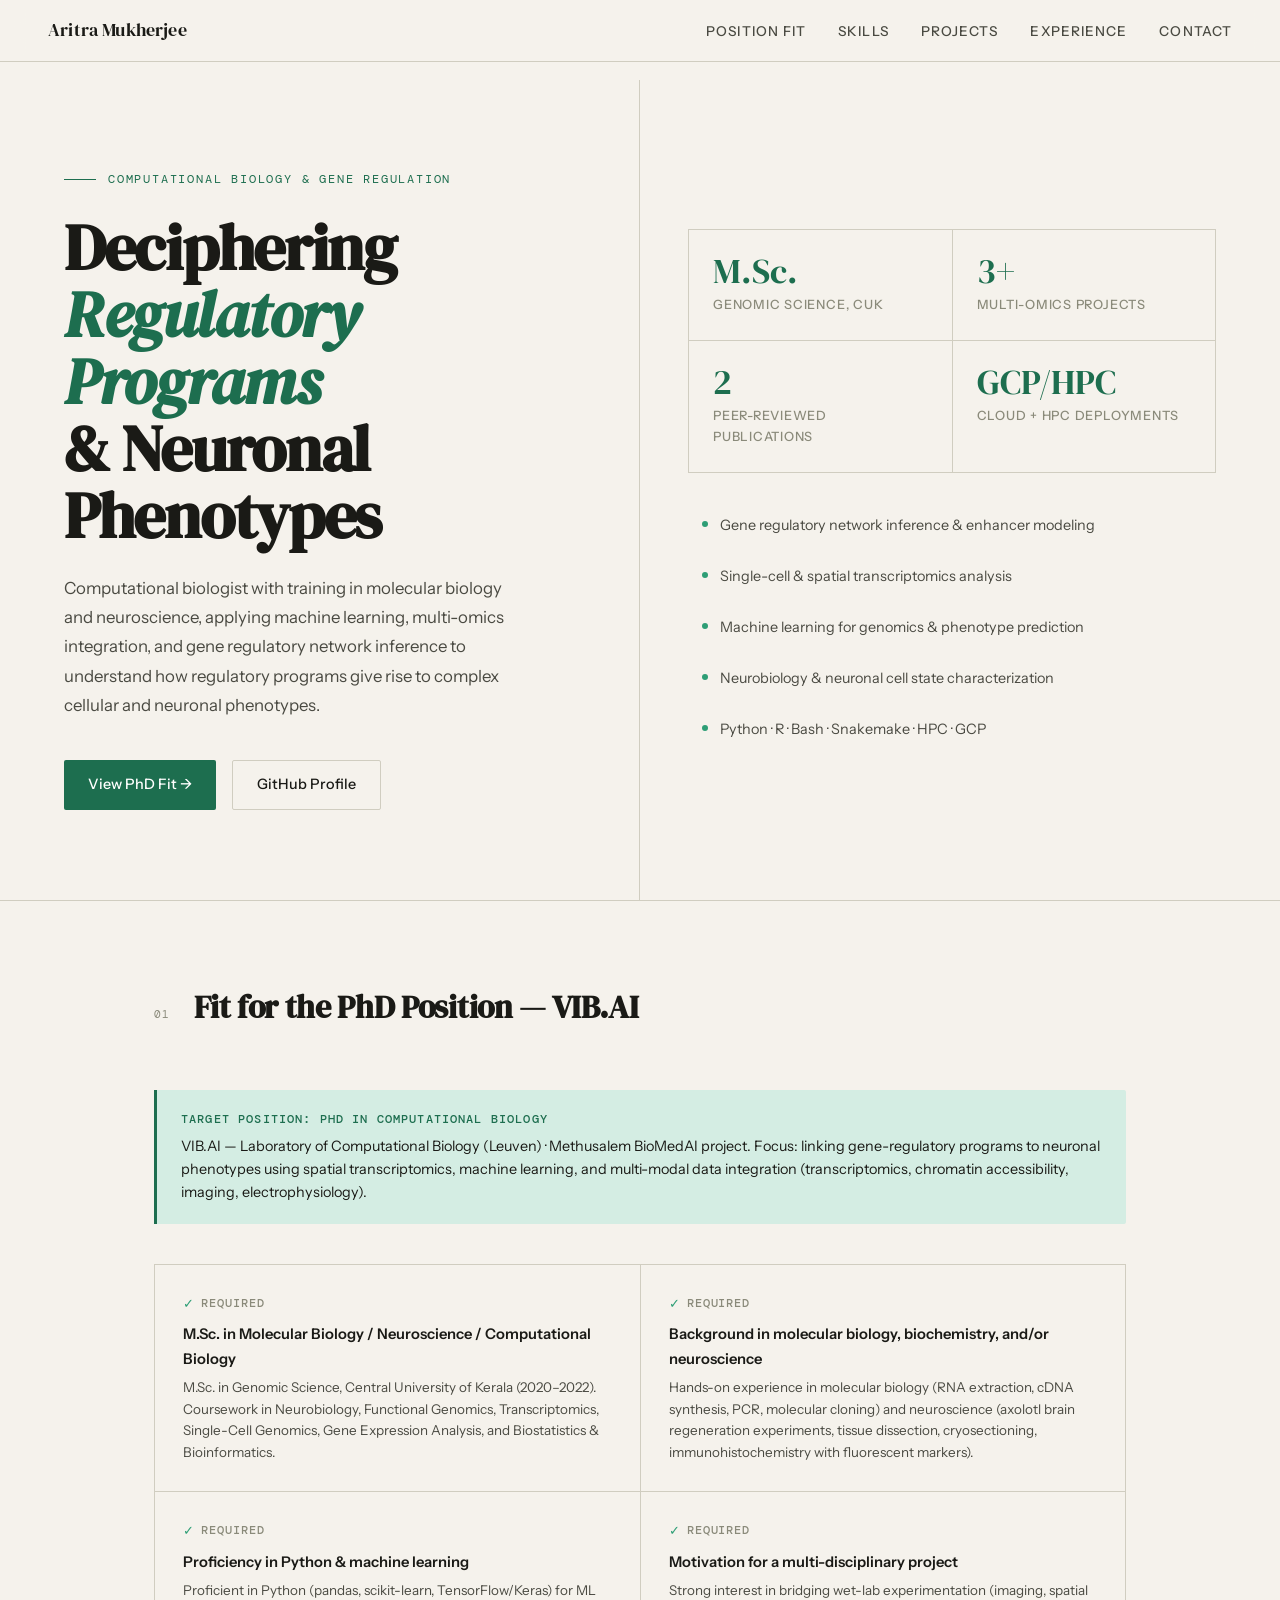
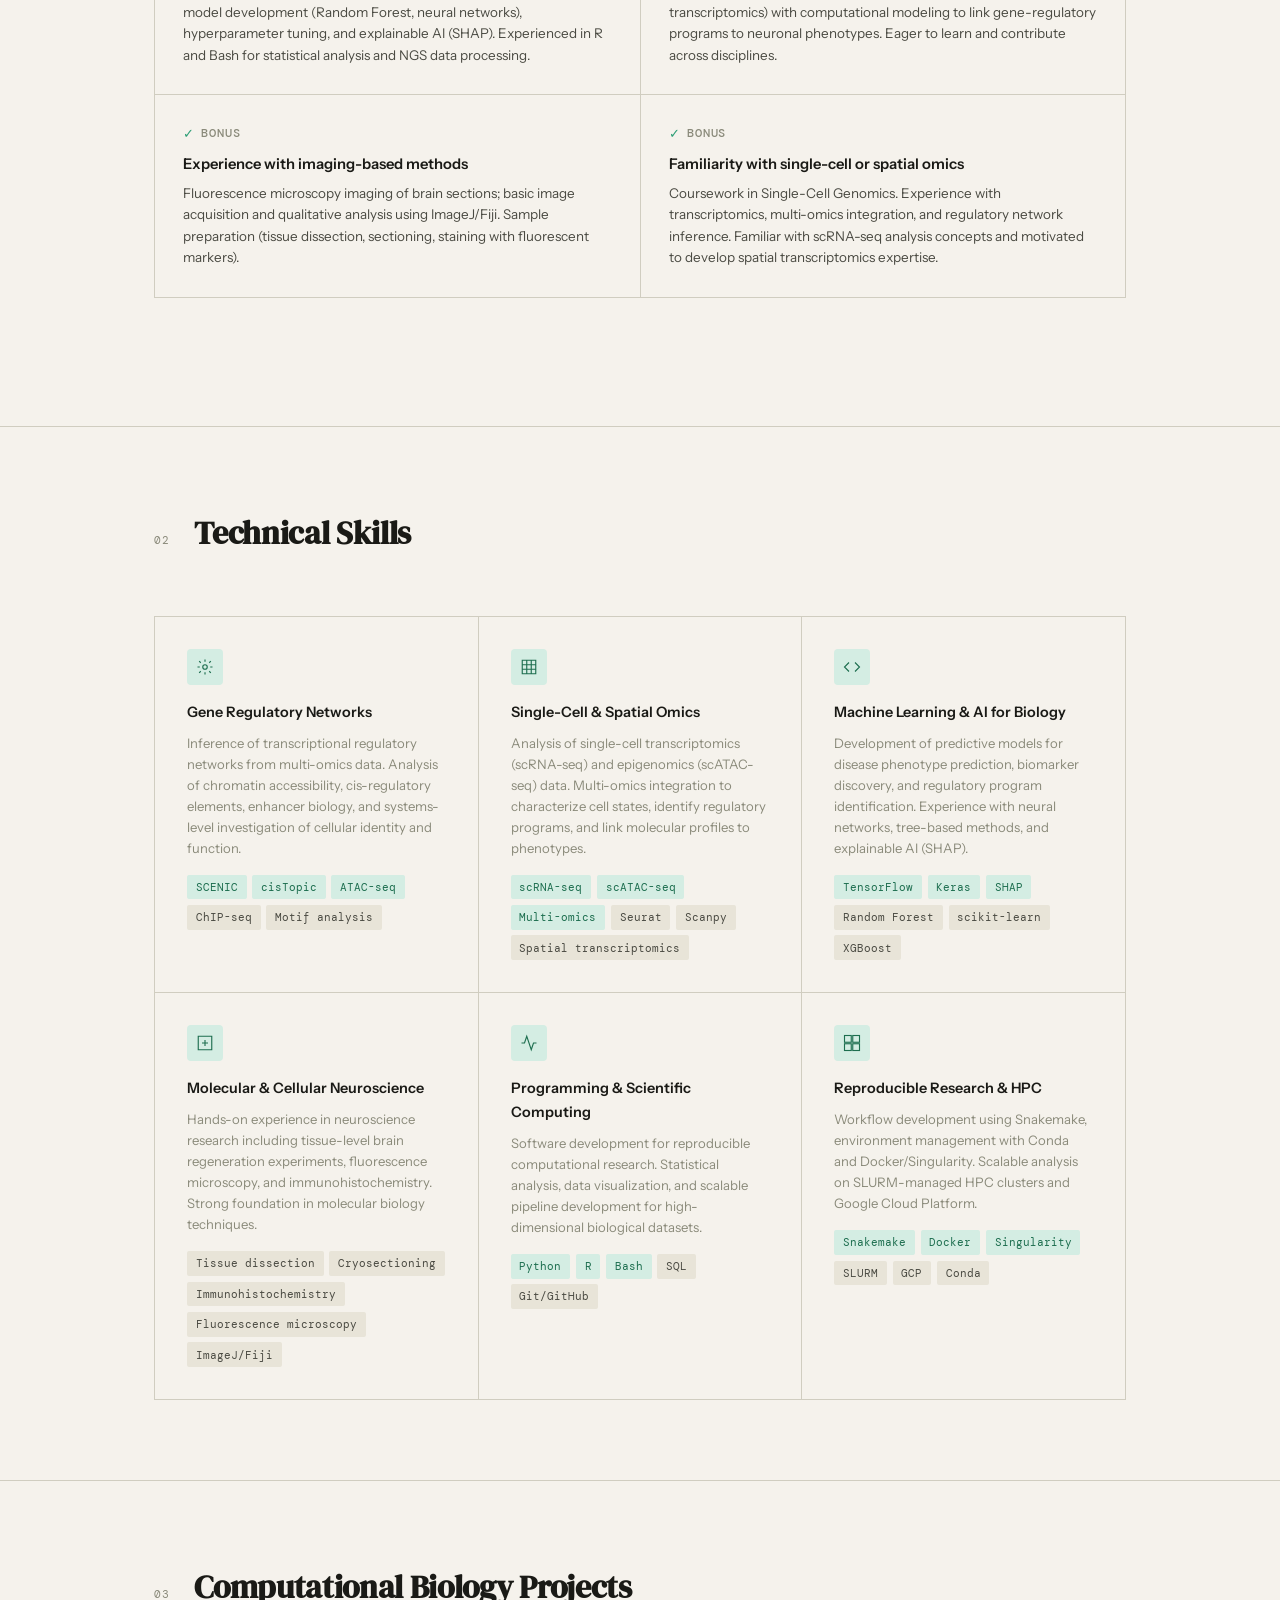
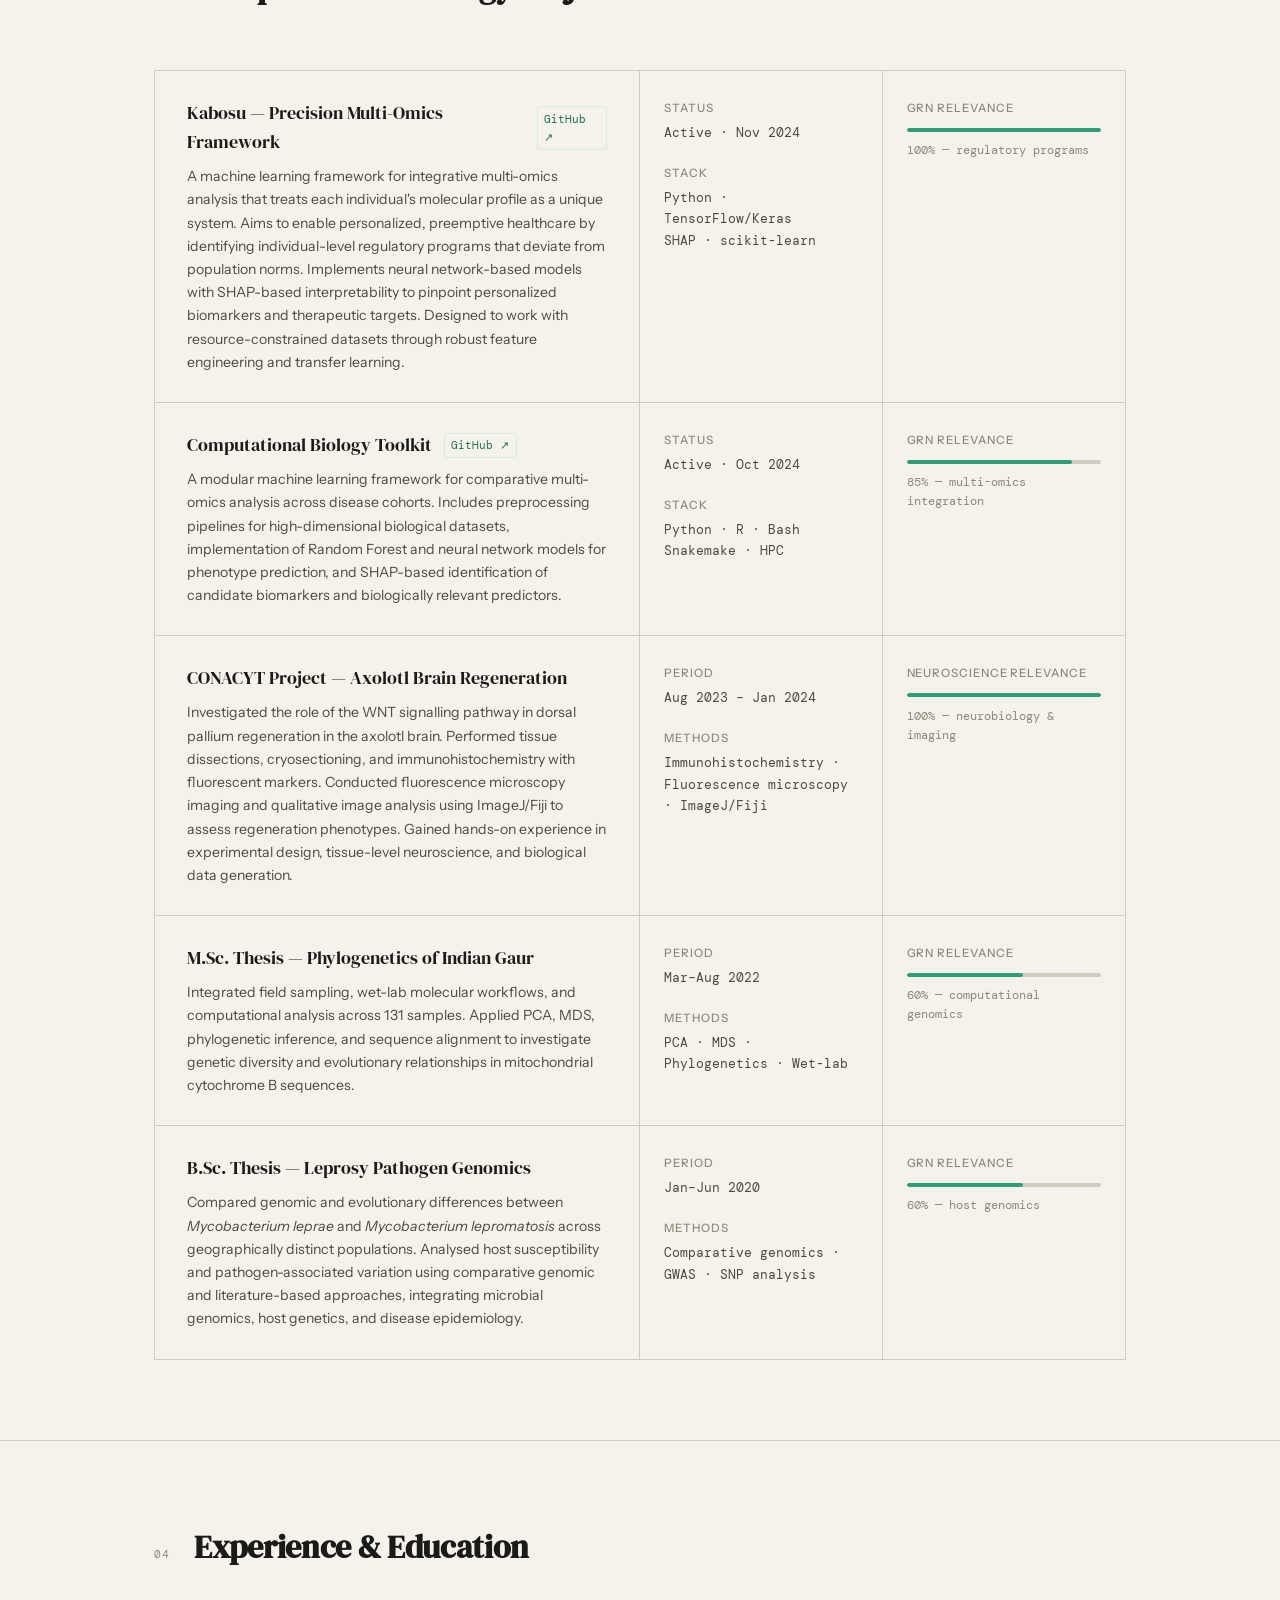
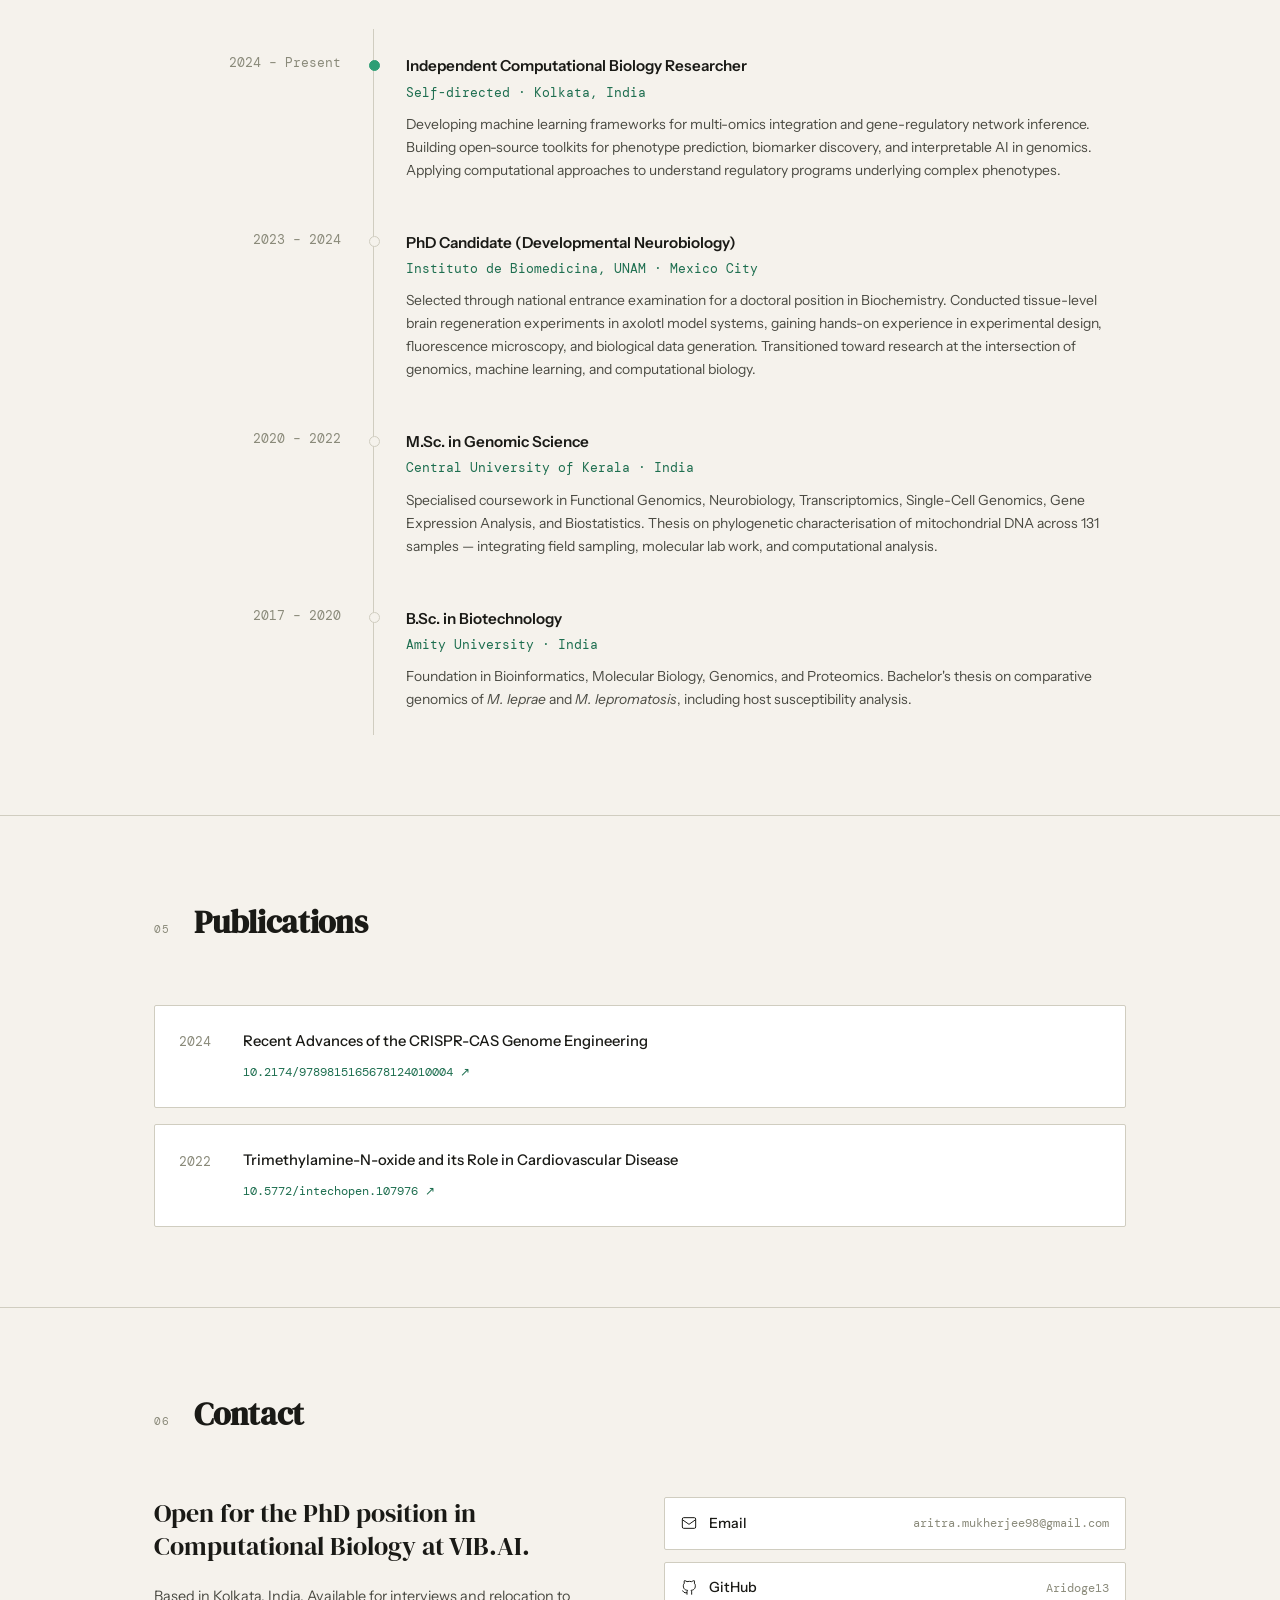
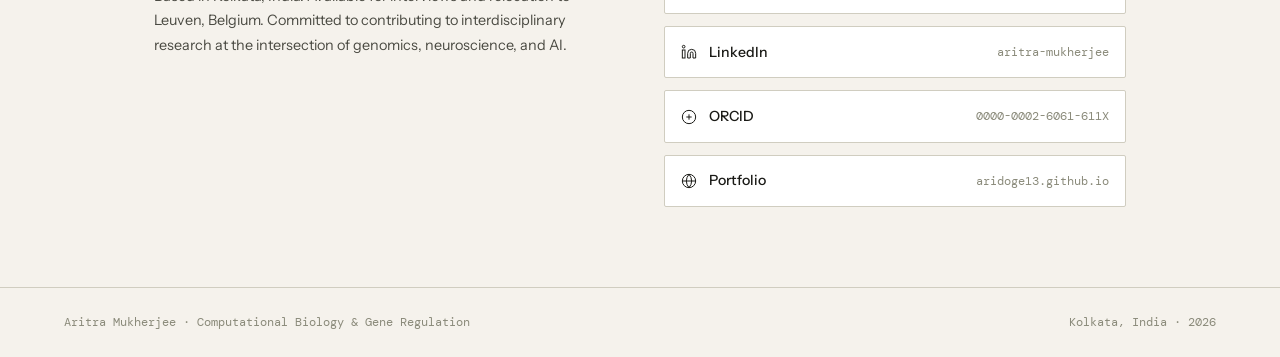
==== commit 3cadd093: "new application" ====
--- a/portfolio/index.html
+++ b/portfolio/index.html
@@ -4,7 +4,7 @@
 <head>
   <meta charset="UTF-8">
   <meta name="viewport" content="width=device-width, initial-scale=1.0">
-  <title>Aritra Mukherjee — Viral Metagenomics & Computational Virology</title>
+  <title>Aritra Mukherjee — Computational Biology & Gene Regulation</title>
   <link
     href="https://fonts.googleapis.com/css2?family=DM+Serif+Display:ital@0;1&family=DM+Mono:wght@400;500&family=Instrument+Sans:wght@400;500;600&display=swap"
     rel="stylesheet">
@@ -839,18 +839,19 @@
   <!-- HERO -->
   <section class="hero" style="border-top: none;">
     <div class="hero-left">
-      <div class="hero-eyebrow">Computational Virology & Metagenomics</div>
+      <div class="hero-eyebrow">Computational Biology &amp; Gene Regulation</div>
       <h1 class="hero-title">
-        Virus Discovery,<br>
-        <em>Genomic Surveillance</em><br>
-        &amp; Scalable NGS Pipelines
+        Deciphering <em>Regulatory Programs</em><br>
+        &amp; Neuronal Phenotypes
       </h1>
       <p class="hero-desc">
-        Developing reproducible bioinformatics workflows for viral metagenomics, pathogen detection, and large-scale
-        population surveillance — bridging wet‑lab molecular virology and computational outbreak science.
+        Computational biologist with training in molecular biology and neuroscience,
+        applying machine learning, multi-omics integration, and gene regulatory network
+        inference to understand how regulatory programs give rise to complex cellular
+        and neuronal phenotypes.
       </p>
       <div class="hero-cta">
-        <a href="#fit" class="btn-primary">View PhD Application Fit →</a>
+        <a href="#fit" class="btn-primary">View PhD Fit →</a>
         <a href="https://github.com/Aridoge13" class="btn-secondary" target="_blank">GitHub Profile</a>
       </div>
     </div>
@@ -862,7 +863,7 @@
         </div>
         <div class="stat-cell">
           <div class="stat-number">3+</div>
-          <div class="stat-label">Viromics Projects</div>
+          <div class="stat-label">Multi-Omics Projects</div>
         </div>
         <div class="stat-cell">
           <div class="stat-number">2</div>
@@ -874,73 +875,74 @@
         </div>
       </div>
       <ul class="focus-list">
-        <li><span class="focus-dot"></span>Viral metagenomics &amp; virus discovery from NGS data</li>
-        <li><span class="focus-dot"></span>Reproducible pipelines — Snakemake, Docker, Singularity</li>
-        <li><span class="focus-dot"></span>Clinical &amp; population cohort sequencing analysis</li>
-        <li><span class="focus-dot"></span>Molecular virology wet-lab (DNA/RNA extraction, PCR)</li>
-        <li><span class="focus-dot"></span>Python · R · Bash · HPC · Cloud</li>
+        <li><span class="focus-dot"></span>Gene regulatory network inference &amp; enhancer modeling</li>
+        <li><span class="focus-dot"></span>Single-cell &amp; spatial transcriptomics analysis</li>
+        <li><span class="focus-dot"></span>Machine learning for genomics &amp; phenotype prediction</li>
+        <li><span class="focus-dot"></span>Neurobiology &amp; neuronal cell state characterization</li>
+        <li><span class="focus-dot"></span>Python · R · Bash · Snakemake · HPC · GCP</li>
       </ul>
     </div>
   </section>
 
-  <!-- FIT FOR RIVM PhD POSITION -->
+  <!-- FIT FOR PHD POSITION -->
   <section id="fit">
     <div class="section-inner">
       <div class="section-header">
         <span class="section-number">01</span>
-        <h2 class="section-title">Fit for the RIVM PhD — VIRloMS Project</h2>
+        <h2 class="section-title">Fit for the PhD Position — VIB.AI</h2>
       </div>
 
       <div class="position-callout">
-        <div class="position-callout-label">Target Position: PhD Metagenomics in Virology</div>
-        <div class="position-callout-text">RIVM (National Institute for Public Health and the Environment) · Utrecht
-          University · Viral Integrative Research for Metagenomic analysis (VIRloMS) project. Focus: detecting emerging
-          viruses, improving diagnostics (meningitis, parotitis), large‑scale population surveillance, and pandemic
-          preparedness.</div>
+        <div class="position-callout-label">Target Position: PhD in Computational Biology</div>
+        <div class="position-callout-text">VIB.AI — Laboratory of Computational Biology (Leuven) · Methusalem BioMedAI
+          project.
+          Focus: linking gene-regulatory programs to neuronal phenotypes using spatial transcriptomics,
+          machine learning, and multi-modal data integration (transcriptomics, chromatin accessibility,
+          imaging, electrophysiology).</div>
       </div>
 
       <div class="fit-grid">
         <div class="fit-cell">
           <div class="fit-req">Required</div>
-          <div class="fit-title">M.Sc. in Biomedical Sciences / Molecular Biology</div>
+          <div class="fit-title">M.Sc. in Molecular Biology / Neuroscience / Computational Biology</div>
           <div class="fit-body">M.Sc. in Genomic Science, Central University of Kerala (2020–2022). Coursework in
-            Metagenomics, Infectious Diseases, Biomedical Genomics, Population Genetics, NGS Techniques & Biostatistics.
-          </div>
+            Neurobiology, Functional Genomics, Transcriptomics, Single-Cell Genomics, Gene Expression Analysis,
+            and Biostatistics &amp; Bioinformatics.</div>
         </div>
         <div class="fit-cell">
           <div class="fit-req">Required</div>
-          <div class="fit-title">Experience with virological molecular techniques</div>
-          <div class="fit-body">DNA/RNA extraction from biological samples, PCR, cDNA synthesis, gel electrophoresis,
-            nucleic acid quantification, mammalian cell culture, molecular cloning — all applied in previous research
-            projects and independent work.</div>
+          <div class="fit-title">Background in molecular biology, biochemistry, and/or neuroscience</div>
+          <div class="fit-body">Hands-on experience in molecular biology (RNA extraction, cDNA synthesis, PCR,
+            molecular cloning) and neuroscience (axolotl brain regeneration experiments, tissue dissection,
+            cryosectioning, immunohistochemistry with fluorescent markers).</div>
         </div>
         <div class="fit-cell">
           <div class="fit-req">Required</div>
-          <div class="fit-title">Bioinformatics & NGS data analysis</div>
-          <div class="fit-body">Proficient in Python, R, Bash for NGS analysis (QC, assembly, mapping, variant calling).
-            Active development of virus discovery pipelines using VirSorter2, iPHoP, and modular Snakemake workflows on
-            HPC/cloud.</div>
+          <div class="fit-title">Proficiency in Python &amp; machine learning</div>
+          <div class="fit-body">Proficient in Python (pandas, scikit-learn, TensorFlow/Keras) for ML model
+            development (Random Forest, neural networks), hyperparameter tuning, and explainable AI (SHAP).
+            Experienced in R and Bash for statistical analysis and NGS data processing.</div>
         </div>
         <div class="fit-cell">
           <div class="fit-req">Required</div>
-          <div class="fit-title">Data mining for unexpected viruses</div>
-          <div class="fit-body">Virome pipeline designed specifically for identification of known and novel viruses in
-            metagenomic datasets. Scalable strategies applicable to clinical and population cohorts (e.g., meningitis,
-            parotitis surveillance).</div>
+          <div class="fit-title">Motivation for a multi-disciplinary project</div>
+          <div class="fit-body">Strong interest in bridging wet-lab experimentation (imaging, spatial
+            transcriptomics) with computational modeling to link gene-regulatory programs to neuronal
+            phenotypes. Eager to learn and contribute across disciplines.</div>
         </div>
         <div class="fit-cell">
-          <div class="fit-req">Desirable</div>
-          <div class="fit-title">NGS / Next‑Generation Sequencing lab experience</div>
-          <div class="fit-body">Solid foundation in molecular biology (extraction, amplification, library prep
-            fundamentals). Eager to extend into full NGS sequencing workflows and integrate lab-generated data with
-            downstream bioinformatics.</div>
+          <div class="fit-req">Bonus</div>
+          <div class="fit-title">Experience with imaging-based methods</div>
+          <div class="fit-body">Fluorescence microscopy imaging of brain sections; basic image acquisition and
+            qualitative analysis using ImageJ/Fiji. Sample preparation (tissue dissection, sectioning, staining
+            with fluorescent markers).</div>
         </div>
         <div class="fit-cell">
-          <div class="fit-req">Desirable</div>
-          <div class="fit-title">Project management & scientific communication</div>
-          <div class="fit-body">Independent pipeline development, version control (Git/GitHub), documentation.
-            Experience presenting research (thesis, internal seminars). Enthusiastic about public‑health‑oriented
-            virology communication.</div>
+          <div class="fit-req">Bonus</div>
+          <div class="fit-title">Familiarity with single-cell or spatial omics</div>
+          <div class="fit-body">Coursework in Single-Cell Genomics. Experience with transcriptomics, multi-omics
+            integration, and regulatory network inference. Familiar with scRNA-seq analysis concepts and
+            motivated to develop spatial transcriptomics expertise.</div>
         </div>
       </div>
     </div>
@@ -963,16 +965,16 @@
                 d="M12 2v3M12 19v3M4.22 4.22l2.12 2.12M17.66 17.66l2.12 2.12M2 12h3M19 12h3M4.22 19.78l2.12-2.12M17.66 6.34l2.12-2.12" />
             </svg>
           </div>
-          <div class="skill-name">Viral Metagenomics</div>
-          <div class="skill-desc">Virus discovery, virome characterisation, host prediction, and taxonomic analysis of
-            clinical and environmental metagenomes.</div>
+          <div class="skill-name">Gene Regulatory Networks</div>
+          <div class="skill-desc">Inference of transcriptional regulatory networks from multi-omics data. Analysis of
+            chromatin accessibility, cis-regulatory elements, enhancer biology, and systems-level investigation of
+            cellular identity and function.</div>
           <div class="tag-row">
-            <span class="tag highlight">VirSorter2</span>
-            <span class="tag highlight">iPHoP</span>
-            <span class="tag highlight">Kraken2</span>
-            <span class="tag">MetaPhlAn</span>
-            <span class="tag">CheckV</span>
-            <span class="tag">VIBRANT</span>
+            <span class="tag highlight">SCENIC</span>
+            <span class="tag highlight">cisTopic</span>
+            <span class="tag highlight">ATAC-seq</span>
+            <span class="tag">ChIP-seq</span>
+            <span class="tag">Motif analysis</span>
           </div>
         </div>
         <div class="skill-card">
@@ -981,17 +983,17 @@
               <path d="M3 3h18v18H3zM9 3v18M15 3v18M3 9h18M3 15h18" />
             </svg>
           </div>
-          <div class="skill-name">Pipeline Engineering</div>
-          <div class="skill-desc">Modular, reproducible workflows for NGS analysis, virus detection, and large‑scale
-            genomic surveillance.</div>
+          <div class="skill-name">Single-Cell &amp; Spatial Omics</div>
+          <div class="skill-desc">Analysis of single-cell transcriptomics (scRNA-seq) and epigenomics (scATAC-seq)
+            data. Multi-omics integration to characterize cell states, identify regulatory programs, and link
+            molecular profiles to phenotypes.</div>
           <div class="tag-row">
-            <span class="tag highlight">Snakemake</span>
-            <span class="tag highlight">Docker</span>
-            <span class="tag highlight">Singularity</span>
-            <span class="tag">Conda</span>
-            <span class="tag">Git/GitHub</span>
-            <span class="tag highlight">SLURM</span>
-            <span class="tag">GCP</span>
+            <span class="tag highlight">scRNA-seq</span>
+            <span class="tag highlight">scATAC-seq</span>
+            <span class="tag highlight">Multi-omics</span>
+            <span class="tag">Seurat</span>
+            <span class="tag">Scanpy</span>
+            <span class="tag">Spatial transcriptomics</span>
           </div>
         </div>
         <div class="skill-card">
@@ -1001,16 +1003,17 @@
               <polyline points="8 6 2 12 8 18" />
             </svg>
           </div>
-          <div class="skill-name">NGS & Genomic Analysis</div>
-          <div class="skill-desc">Quality control, read mapping, genome assembly, variant calling, transcriptomics, and
-            comparative genomics.</div>
+          <div class="skill-name">Machine Learning &amp; AI for Biology</div>
+          <div class="skill-desc">Development of predictive models for disease phenotype prediction, biomarker
+            discovery, and regulatory program identification. Experience with neural networks, tree-based methods,
+            and explainable AI (SHAP).</div>
           <div class="tag-row">
-            <span class="tag highlight">FastQC</span>
-            <span class="tag highlight">BWA</span>
-            <span class="tag highlight">SPAdes</span>
-            <span class="tag">FreeBayes</span>
-            <span class="tag">BCFtools</span>
-            <span class="tag">DESeq2</span>
+            <span class="tag highlight">TensorFlow</span>
+            <span class="tag highlight">Keras</span>
+            <span class="tag highlight">SHAP</span>
+            <span class="tag">Random Forest</span>
+            <span class="tag">scikit-learn</span>
+            <span class="tag">XGBoost</span>
           </div>
         </div>
         <div class="skill-card">
@@ -1019,14 +1022,16 @@
               <path d="M21 3H3v18h18V3zM12 8v8M8 12h8" />
             </svg>
           </div>
-          <div class="skill-name">Molecular Virology (Wet Lab)</div>
-          <div class="skill-desc">Hands‑on experience bridging experimental biology and computational analysis.</div>
+          <div class="skill-name">Molecular &amp; Cellular Neuroscience</div>
+          <div class="skill-desc">Hands-on experience in neuroscience research including tissue-level brain
+            regeneration experiments, fluorescence microscopy, and immunohistochemistry. Strong foundation in
+            molecular biology techniques.</div>
           <div class="tag-row">
-            <span class="tag">DNA/RNA extraction</span>
-            <span class="tag">PCR / RT‑PCR</span>
-            <span class="tag">cDNA synthesis</span>
-            <span class="tag">Gel electrophoresis</span>
-            <span class="tag">Cell culture</span>
+            <span class="tag">Tissue dissection</span>
+            <span class="tag">Cryosectioning</span>
+            <span class="tag">Immunohistochemistry</span>
+            <span class="tag">Fluorescence microscopy</span>
+            <span class="tag">ImageJ/Fiji</span>
           </div>
         </div>
         <div class="skill-card">
@@ -1035,14 +1040,15 @@
               <path d="M22 12h-4l-3 9L9 3l-3 9H2" />
             </svg>
           </div>
-          <div class="skill-name">Data Science & ML</div>
-          <div class="skill-desc">Statistical analysis, dimensionality reduction, clustering, and predictive modelling
-            for biological datasets.</div>
+          <div class="skill-name">Programming &amp; Scientific Computing</div>
+          <div class="skill-desc">Software development for reproducible computational research. Statistical analysis,
+            data visualization, and scalable pipeline development for high-dimensional biological datasets.</div>
           <div class="tag-row">
-            <span class="tag">Python (pandas, sklearn)</span>
-            <span class="tag">R (tidyverse)</span>
-            <span class="tag">PCA/t‑SNE</span>
-            <span class="tag">Random Forest</span>
+            <span class="tag highlight">Python</span>
+            <span class="tag highlight">R</span>
+            <span class="tag highlight">Bash</span>
+            <span class="tag">SQL</span>
+            <span class="tag">Git/GitHub</span>
           </div>
         </div>
         <div class="skill-card">
@@ -1054,14 +1060,16 @@
               <rect x="13" y="13" width="9" height="9" />
             </svg>
           </div>
-          <div class="skill-name">HPC & Cloud</div>
-          <div class="skill-desc">Scalable analysis of large sequencing datasets on SLURM clusters and Google Cloud
-            Platform.</div>
+          <div class="skill-name">Reproducible Research &amp; HPC</div>
+          <div class="skill-desc">Workflow development using Snakemake, environment management with Conda and
+            Docker/Singularity. Scalable analysis on SLURM-managed HPC clusters and Google Cloud Platform.</div>
           <div class="tag-row">
+            <span class="tag highlight">Snakemake</span>
+            <span class="tag highlight">Docker</span>
+            <span class="tag highlight">Singularity</span>
             <span class="tag">SLURM</span>
-            <span class="tag">Google Cloud (GCP)</span>
-            <span class="tag">Linux/Unix</span>
-            <span class="tag">Bash scripting</span>
+            <span class="tag">GCP</span>
+            <span class="tag">Conda</span>
           </div>
         </div>
       </div>
@@ -1073,37 +1081,39 @@
     <div class="section-inner">
       <div class="section-header">
         <span class="section-number">03</span>
-        <h2 class="section-title">Virology & Metagenomics Projects</h2>
+        <h2 class="section-title">Computational Biology Projects</h2>
       </div>
 
       <div class="projects-list">
         <div class="project-row">
           <div class="project-main">
             <div class="project-title-row">
-              <div class="project-name">Virome Discovery Pipeline</div>
-              <a href="https://github.com/Aridoge13/Viromics" class="project-link" target="_blank">GitHub ↗</a>
-            </div>
-            <p class="project-desc">Reproducible pipeline for viral genome discovery from metagenomic sequencing data.
-              Integrates VirSorter2 for virus identification and iPHoP for host prediction. Designed for large‑scale GCP
-              deployment with modular QC, assembly, and validation steps — directly applicable to clinical metagenomics,
-              meningitis surveillance, and population‑based virus detection.</p>
+              <div class="project-name">Kabosu — Precision Multi-Omics Framework</div>
+              <a href="https://github.com/Aridoge13/Kabosu" class="project-link" target="_blank">GitHub ↗</a>
+            </div>
+            <p class="project-desc">A machine learning framework for integrative multi-omics analysis that treats each
+              individual's molecular profile as a unique system. Aims to enable personalized, preemptive healthcare
+              by identifying individual-level regulatory programs that deviate from population norms. Implements
+              neural network-based models with SHAP-based interpretability to pinpoint personalized biomarkers and
+              therapeutic targets. Designed to work with resource-constrained datasets through robust feature
+              engineering and transfer learning.</p>
           </div>
           <div class="project-meta">
             <div>
               <div class="project-meta-label">Status</div>
-              <div class="project-meta-value">Active · Feb 2026</div>
+              <div class="project-meta-value">Active · Nov 2024</div>
             </div>
             <div style="margin-top:0.75rem;">
               <div class="project-meta-label">Stack</div>
-              <div class="project-meta-value">Python · Snakemake<br>GCP · Docker</div>
+              <div class="project-meta-value">Python · TensorFlow/Keras<br>SHAP · scikit-learn</div>
             </div>
           </div>
           <div class="project-relevance">
-            <div class="project-meta-label">Virology Relevance</div>
+            <div class="project-meta-label">GRN Relevance</div>
             <div class="relevance-bar">
               <div class="relevance-fill" style="width: 100%"></div>
             </div>
-            <div class="relevance-label">100% — virus discovery</div>
+            <div class="relevance-label">100% — regulatory programs</div>
           </div>
         </div>
 
@@ -1114,9 +1124,10 @@
               <a href="https://github.com/Aridoge13/Computational_Biology" class="project-link" target="_blank">GitHub
                 ↗</a>
             </div>
-            <p class="project-desc">Modular HPC workflows for NGS analysis including metagenomic profiling, comparative
-              genomics, variant calling, and transcriptomics. Includes viral metagenomics modules and scalable pipelines
-              for large‑cohort sequencing data — applicable to public health surveillance and outbreak genomics.</p>
+            <p class="project-desc">A modular machine learning framework for comparative multi-omics analysis across
+              disease cohorts. Includes preprocessing pipelines for high-dimensional biological datasets,
+              implementation of Random Forest and neural network models for phenotype prediction, and SHAP-based
+              identification of candidate biomarkers and biologically relevant predictors.</p>
           </div>
           <div class="project-meta">
             <div>
@@ -1129,40 +1140,70 @@
             </div>
           </div>
           <div class="project-relevance">
-            <div class="project-meta-label">Virology Relevance</div>
+            <div class="project-meta-label">GRN Relevance</div>
             <div class="relevance-bar">
               <div class="relevance-fill" style="width: 85%"></div>
             </div>
-            <div class="relevance-label">85% — viral NGS analysis</div>
+            <div class="relevance-label">85% — multi-omics integration</div>
           </div>
         </div>
 
         <div class="project-row">
           <div class="project-main">
             <div class="project-title-row">
-              <div class="project-name">Kabosu — Integrative Genomics Framework</div>
-              <a href="https://github.com/Aridoge13/Kabosu" class="project-link" target="_blank">GitHub ↗</a>
-            </div>
-            <p class="project-desc">Machine learning framework for integrating genomic variation and clinical features
-              to model disease susceptibility. Methods transferable to host‑pathogen genomics and viral infection
-              outcome prediction in population cohorts.</p>
+              <div class="project-name">CONACYT Project — Axolotl Brain Regeneration</div>
+            </div>
+            <p class="project-desc">Investigated the role of the WNT signalling pathway in dorsal pallium
+              regeneration in the axolotl brain. Performed tissue dissections, cryosectioning, and
+              immunohistochemistry with fluorescent markers. Conducted fluorescence microscopy imaging and
+              qualitative image analysis using ImageJ/Fiji to assess regeneration phenotypes. Gained hands-on
+              experience in experimental design, tissue-level neuroscience, and biological data generation.</p>
           </div>
           <div class="project-meta">
             <div>
-              <div class="project-meta-label">Status</div>
-              <div class="project-meta-value">Active · Nov 2024</div>
+              <div class="project-meta-label">Period</div>
+              <div class="project-meta-value">Aug 2023 – Jan 2024</div>
             </div>
             <div style="margin-top:0.75rem;">
-              <div class="project-meta-label">Stack</div>
-              <div class="project-meta-value">Python · ML<br>PLINK · PRS</div>
+              <div class="project-meta-label">Methods</div>
+              <div class="project-meta-value">Immunohistochemistry · Fluorescence microscopy · ImageJ/Fiji</div>
             </div>
           </div>
           <div class="project-relevance">
-            <div class="project-meta-label">Virology Relevance</div>
+            <div class="project-meta-label">Neuroscience Relevance</div>
             <div class="relevance-bar">
-              <div class="relevance-fill" style="width: 70%"></div>
-            </div>
-            <div class="relevance-label">70% — host genomics</div>
+              <div class="relevance-fill" style="width: 100%"></div>
+            </div>
+            <div class="relevance-label">100% — neurobiology &amp; imaging</div>
+          </div>
+        </div>
+
+        <div class="project-row">
+          <div class="project-main">
+            <div class="project-title-row">
+              <div class="project-name">M.Sc. Thesis — Phylogenetics of Indian Gaur</div>
+            </div>
+            <p class="project-desc">Integrated field sampling, wet-lab molecular workflows, and computational
+              analysis across 131 samples. Applied PCA, MDS, phylogenetic inference, and sequence alignment to
+              investigate genetic diversity and evolutionary relationships in mitochondrial cytochrome B
+              sequences.</p>
+          </div>
+          <div class="project-meta">
+            <div>
+              <div class="project-meta-label">Period</div>
+              <div class="project-meta-value">Mar–Aug 2022</div>
+            </div>
+            <div style="margin-top:0.75rem;">
+              <div class="project-meta-label">Methods</div>
+              <div class="project-meta-value">PCA · MDS · Phylogenetics · Wet-lab</div>
+            </div>
+          </div>
+          <div class="project-relevance">
+            <div class="project-meta-label">GRN Relevance</div>
+            <div class="relevance-bar">
+              <div class="relevance-fill" style="width: 60%"></div>
+            </div>
+            <div class="relevance-label">60% — computational genomics</div>
           </div>
         </div>
 
@@ -1171,10 +1212,10 @@
             <div class="project-title-row">
               <div class="project-name">B.Sc. Thesis — Leprosy Pathogen Genomics</div>
             </div>
-            <p class="project-desc">Case‑control genomic analysis of host susceptibility to <em>Mycobacterium
-                leprae</em> and <em>M. lepromatosis</em> using SNP association testing in immune‑related loci.
-              Integrated host and pathogen genomics to investigate infectious disease susceptibility — foundation for
-              viral‑host interaction studies.</p>
+            <p class="project-desc">Compared genomic and evolutionary differences between <em>Mycobacterium leprae</em>
+              and <em>Mycobacterium lepromatosis</em> across geographically distinct populations. Analysed host
+              susceptibility and pathogen-associated variation using comparative genomic and literature-based
+              approaches, integrating microbial genomics, host genetics, and disease epidemiology.</p>
           </div>
           <div class="project-meta">
             <div>
@@ -1183,11 +1224,11 @@
             </div>
             <div style="margin-top:0.75rem;">
               <div class="project-meta-label">Methods</div>
-              <div class="project-meta-value">GWAS · SNP analysis<br>Case‑control</div>
+              <div class="project-meta-value">Comparative genomics · GWAS · SNP analysis</div>
             </div>
           </div>
           <div class="project-relevance">
-            <div class="project-meta-label">Virology Relevance</div>
+            <div class="project-meta-label">GRN Relevance</div>
             <div class="relevance-bar">
               <div class="relevance-fill" style="width: 60%"></div>
             </div>
@@ -1203,7 +1244,7 @@
     <div class="section-inner">
       <div class="section-header">
         <span class="section-number">04</span>
-        <h2 class="section-title">Experience & Education</h2>
+        <h2 class="section-title">Experience &amp; Education</h2>
       </div>
 
       <div class="timeline">
@@ -1212,12 +1253,12 @@
             <div class="timeline-year">2024 – Present</div>
           </div>
           <div class="timeline-content">
-            <div class="timeline-role">Independent Computational Virology Researcher</div>
+            <div class="timeline-role">Independent Computational Biology Researcher</div>
             <div class="timeline-org">Self-directed · Kolkata, India</div>
-            <div class="timeline-body">Developing reproducible pipelines for viral metagenomics and virus discovery.
-              Building open‑source toolkits for NGS analysis, virome characterisation, and scalable surveillance
-              workflows deployed on HPC and Google Cloud Platform. Bridging molecular biology wet‑lab experience with
-              computational outbreak science.</div>
+            <div class="timeline-body">Developing machine learning frameworks for multi-omics integration and
+              gene-regulatory network inference. Building open-source toolkits for phenotype prediction,
+              biomarker discovery, and interpretable AI in genomics. Applying computational approaches to
+              understand regulatory programs underlying complex phenotypes.</div>
           </div>
         </div>
         <div class="timeline-item">
@@ -1225,12 +1266,13 @@
             <div class="timeline-year">2023 – 2024</div>
           </div>
           <div class="timeline-content">
-            <div class="timeline-role">PhD Candidate (strategic pivot to computational genomics)</div>
+            <div class="timeline-role">PhD Candidate (Developmental Neurobiology)</div>
             <div class="timeline-org">Instituto de Biomedicina, UNAM · Mexico City</div>
-            <div class="timeline-body">Selected through national entrance examination for a PhD in developmental
-              neurobiology. Gained hands‑on experience in experimental design, tissue‑level biology, and biological data
-              generation. Deliberate transition toward computational virology and genomic surveillance – aligning with
-              long‑term research interests in infectious disease monitoring.</div>
+            <div class="timeline-body">Selected through national entrance examination for a doctoral position in
+              Biochemistry. Conducted tissue-level brain regeneration experiments in axolotl model systems,
+              gaining hands-on experience in experimental design, fluorescence microscopy, and biological data
+              generation. Transitioned toward research at the intersection of genomics, machine learning, and
+              computational biology.</div>
           </div>
         </div>
         <div class="timeline-item">
@@ -1240,10 +1282,10 @@
           <div class="timeline-content">
             <div class="timeline-role">M.Sc. in Genomic Science</div>
             <div class="timeline-org">Central University of Kerala · India</div>
-            <div class="timeline-body">Specialised coursework in Metagenomics, Infectious Diseases, Biomedical Genomics,
-              Population Genetics, NGS Techniques, and Biostatistics. Thesis on phylogenetic characterisation of
-              mitochondrial DNA across 131 biological samples – integrating field sampling, molecular lab work, and
-              computational analysis.</div>
+            <div class="timeline-body">Specialised coursework in Functional Genomics, Neurobiology, Transcriptomics,
+              Single-Cell Genomics, Gene Expression Analysis, and Biostatistics. Thesis on phylogenetic
+              characterisation of mitochondrial DNA across 131 samples — integrating field sampling, molecular
+              lab work, and computational analysis.</div>
           </div>
         </div>
         <div class="timeline-item">
@@ -1253,8 +1295,8 @@
           <div class="timeline-content">
             <div class="timeline-role">B.Sc. in Biotechnology</div>
             <div class="timeline-org">Amity University · India</div>
-            <div class="timeline-body">Foundation in Bioinformatics, Microbiology, Molecular Biology, Genomics, and
-              Proteomics. Bachelor's thesis on comparative genomics of <em>M. leprae</em> and <em>M. lepromatosis</em>,
+            <div class="timeline-body">Foundation in Bioinformatics, Molecular Biology, Genomics, and Proteomics.
+              Bachelor's thesis on comparative genomics of <em>M. leprae</em> and <em>M. lepromatosis</em>,
               including host susceptibility analysis.</div>
           </div>
         </div>
@@ -1301,11 +1343,10 @@
 
       <div class="contact-grid">
         <div>
-          <p class="contact-intro">Open for the PhD position in metagenomics in virology at RIVM / Utrecht University.
-          </p>
-          <p class="contact-sub">Based in Kolkata, India. Available for interviews and relocation to Utrecht/Bilthoven,
-            Netherlands. Committed to learning Dutch to professional working proficiency (B1/B2) as needed for the role.
-          </p>
+          <p class="contact-intro">Open for the PhD position in Computational Biology at VIB.AI.</p>
+          <p class="contact-sub">Based in Kolkata, India. Available for interviews and relocation to Leuven,
+            Belgium. Committed to contributing to interdisciplinary research at the intersection of genomics,
+            neuroscience, and AI.</p>
         </div>
         <div class="contact-links">
           <a href="mailto:aritra.mukherjee98@gmail.com" class="contact-link-row">
@@ -1341,7 +1382,7 @@
             <span class="contact-link-label">ORCID</span>
             <span class="contact-link-value">0000-0002-6061-611X</span>
           </a>
-          <a href="https://aridoge13.github.io/" class="contact-link-row" target="_blank">
+          <a href="https://aridoge13.github.io/portfolio" class="contact-link-row" target="_blank">
             <svg width="16" height="16" viewBox="0 0 24 24" fill="none" stroke="currentColor" stroke-width="1.5">
               <circle cx="12" cy="12" r="10" />
               <path
@@ -1356,7 +1397,7 @@
   </section>
 
   <footer>
-    <span>Aritra Mukherjee · Computational Virology & Metagenomics</span>
+    <span>Aritra Mukherjee · Computational Biology &amp; Gene Regulation</span>
     <span>Kolkata, India · 2026</span>
   </footer>
 
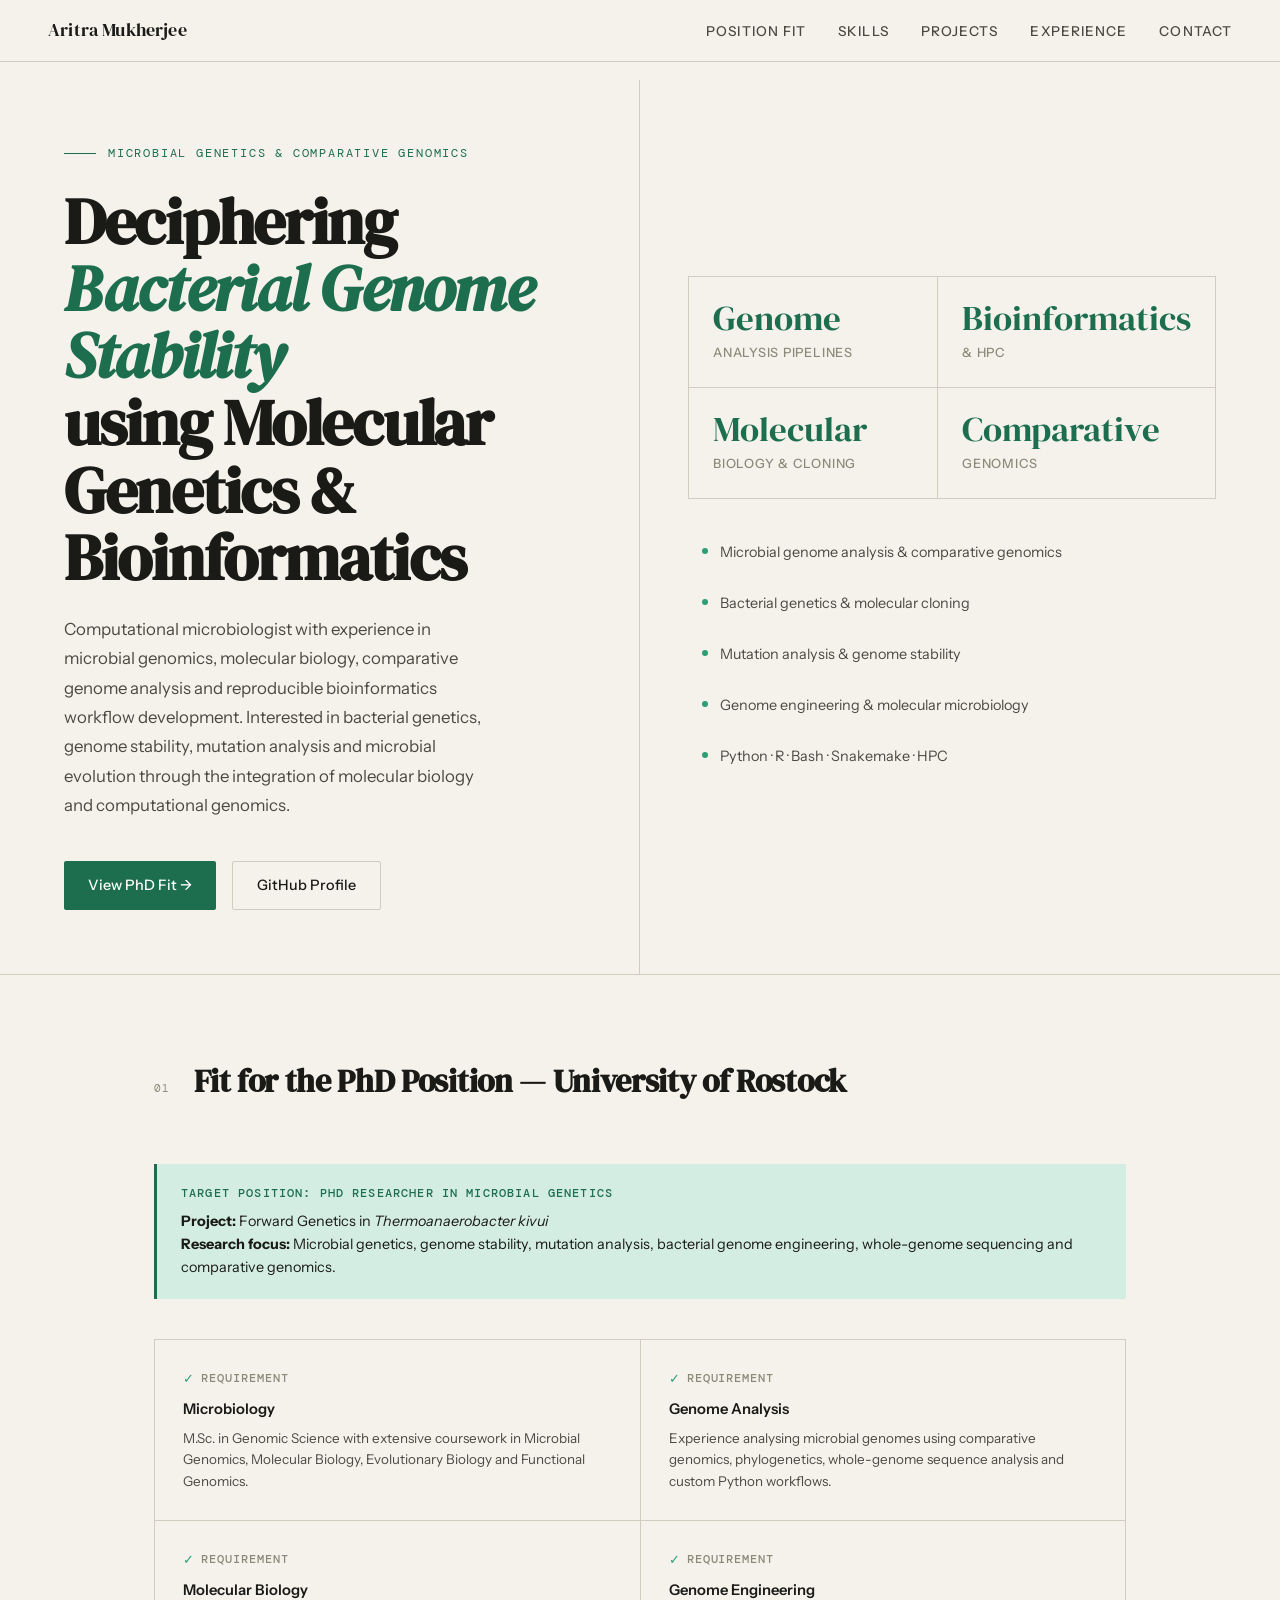
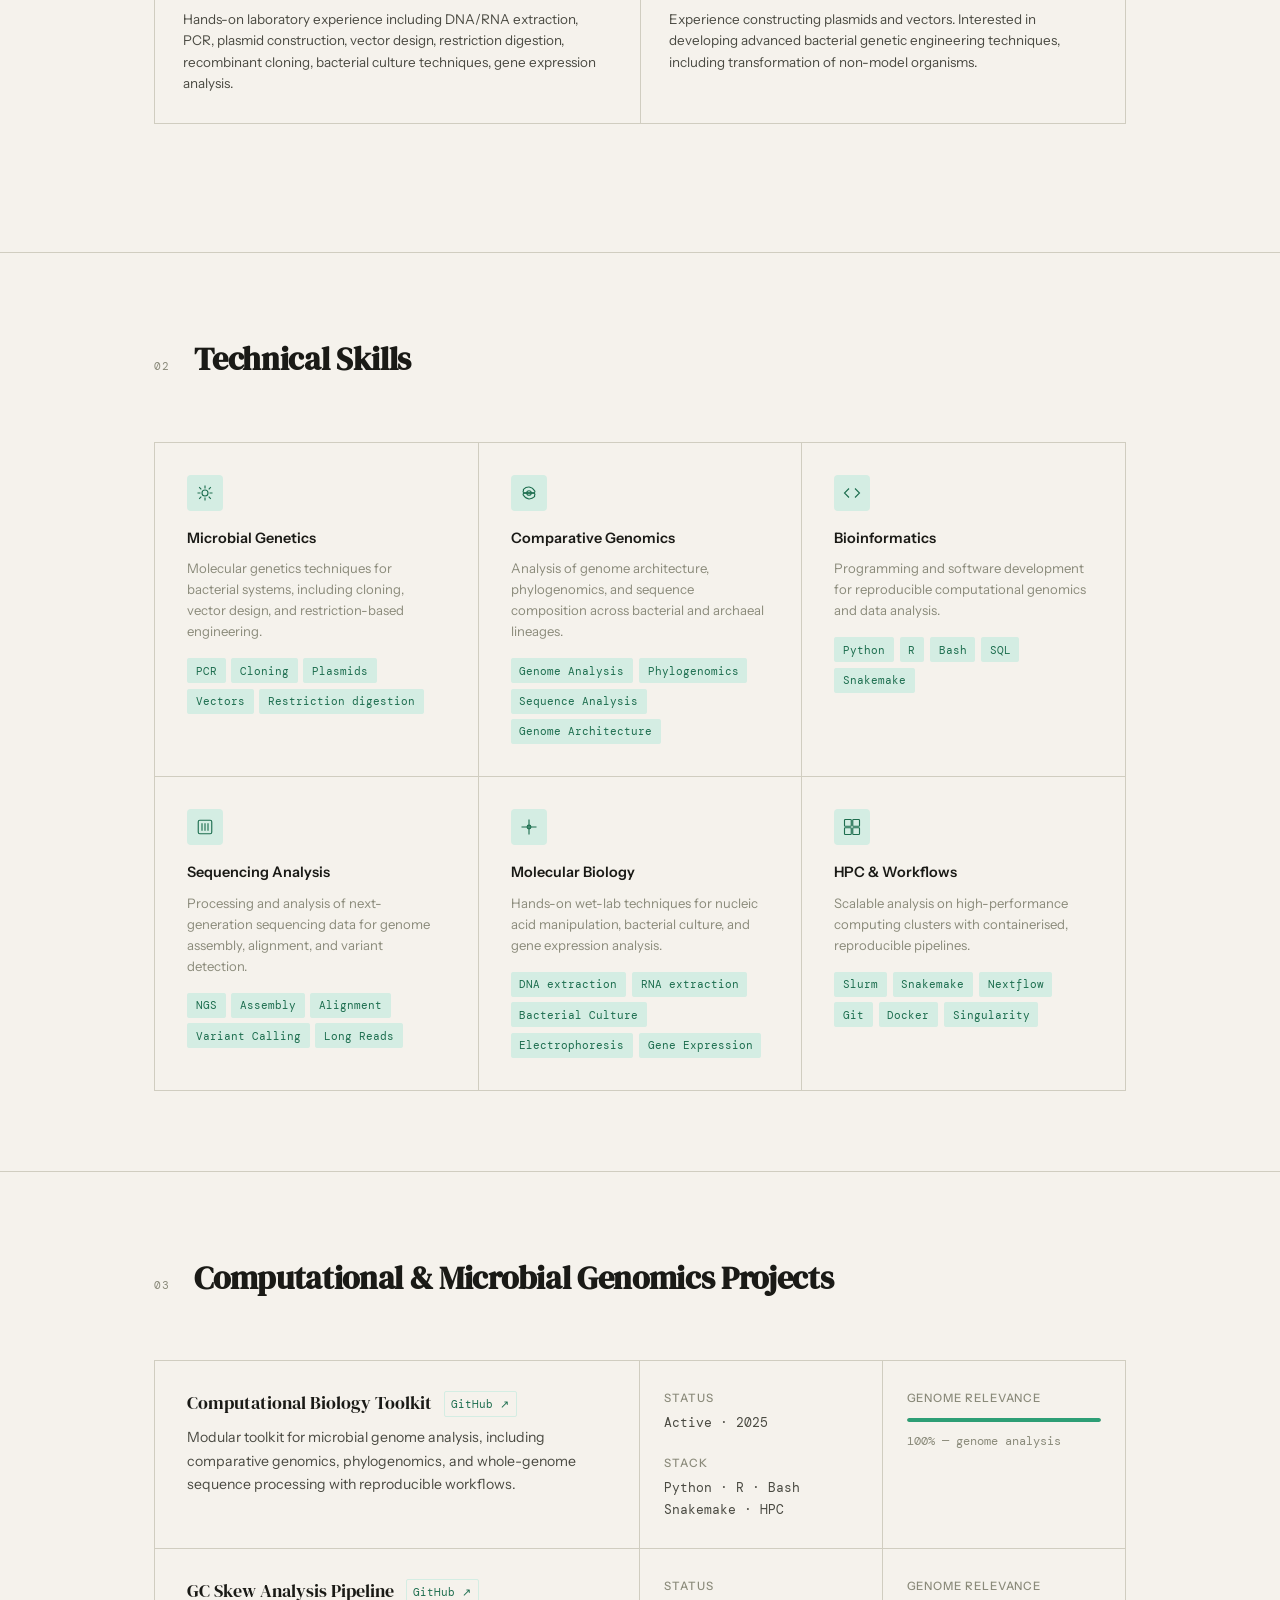
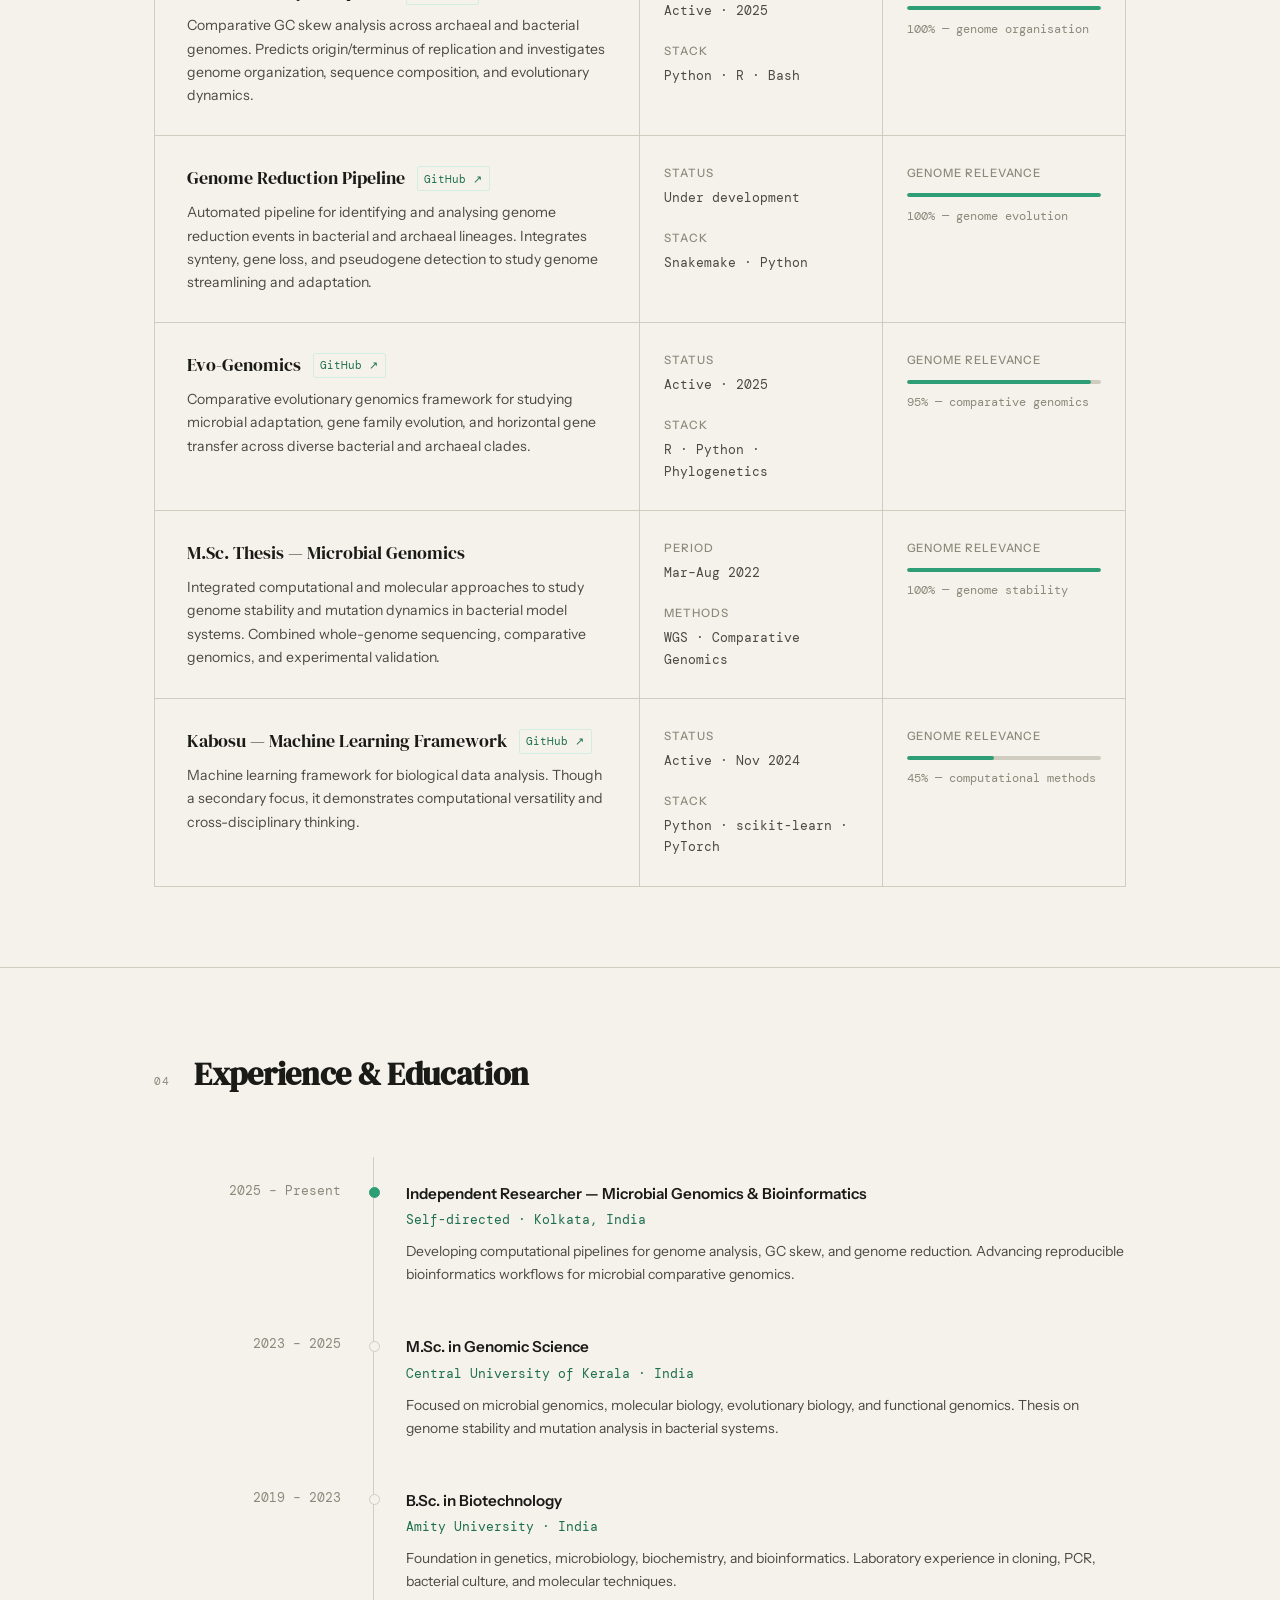
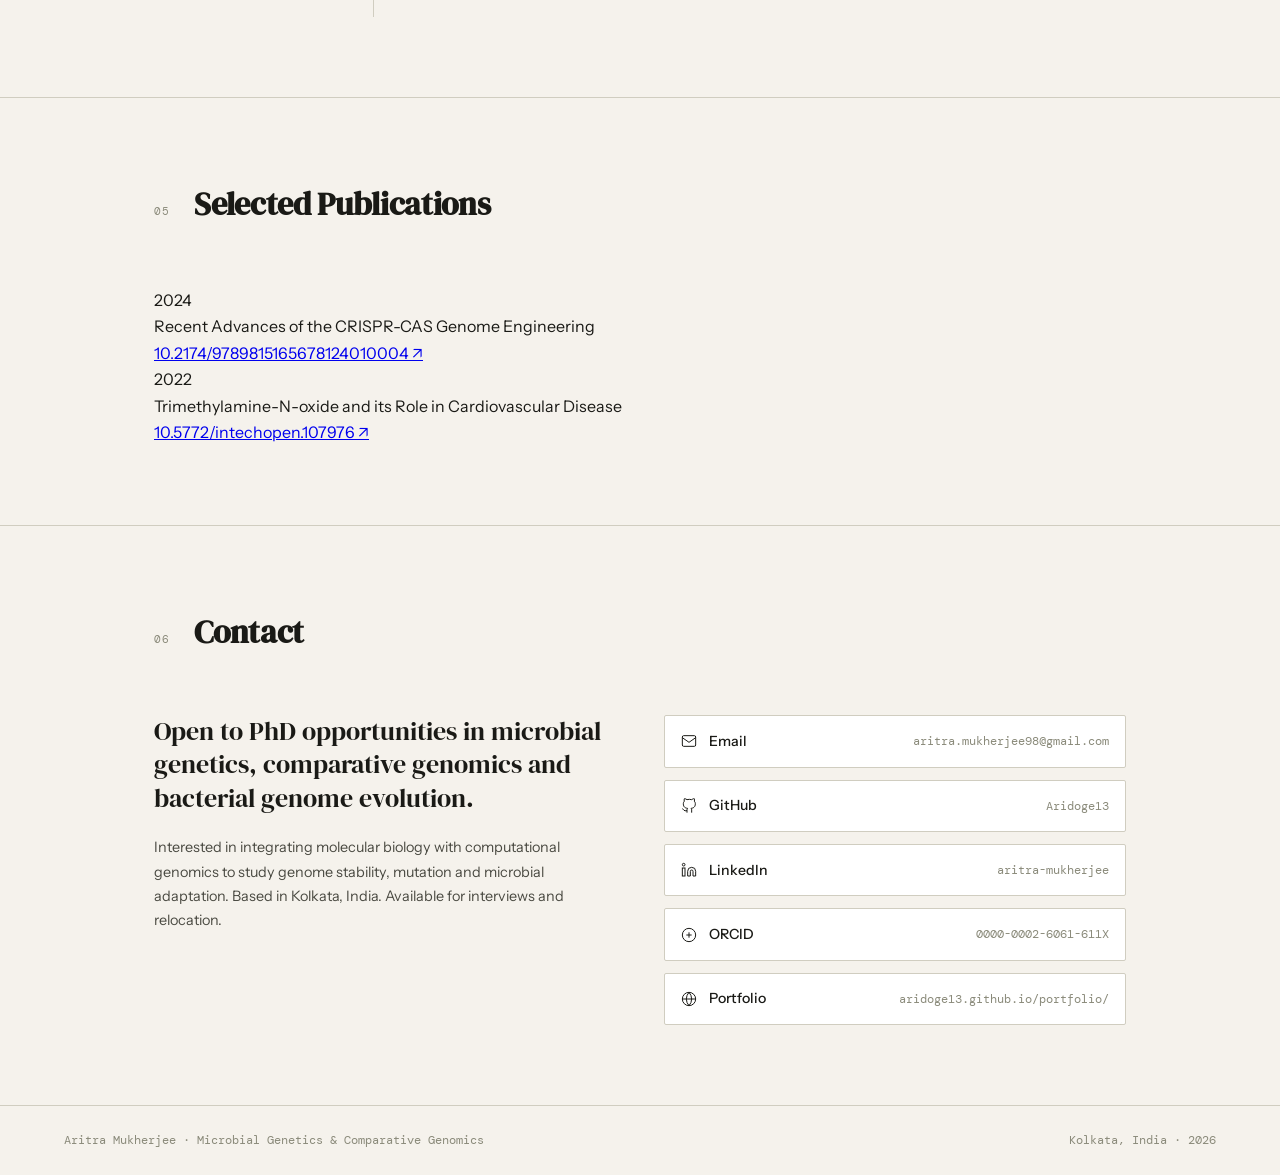
==== commit 34f2f9c4: "New" ====
--- a/portfolio/index.html
+++ b/portfolio/index.html
@@ -4,7 +4,7 @@
 <head>
   <meta charset="UTF-8">
   <meta name="viewport" content="width=device-width, initial-scale=1.0">
-  <title>Aritra Mukherjee — Computational Biology & Gene Regulation</title>
+  <title>Aritra Mukherjee — Microbial Genetics & Comparative Genomics</title>
   <link
     href="https://fonts.googleapis.com/css2?family=DM+Serif+Display:ital@0;1&family=DM+Mono:wght@400;500&family=Instrument+Sans:wght@400;500;600&display=swap"
     rel="stylesheet">
@@ -552,52 +552,80 @@
       line-height: 1.65;
     }
 
-    /* PUBLICATIONS */
-    .pubs-list {
-      display: flex;
-      flex-direction: column;
-      gap: 1rem;
-    }
-
-    .pub-card {
-      display: flex;
-      gap: 1.5rem;
-      padding: 1.5rem;
+    /* POSITION CALLOUT */
+    .position-callout {
+      margin: 0 0 2.5rem;
+      padding: 1.25rem 1.5rem;
+      background: var(--accent-light);
+      border-left: 3px solid var(--accent);
+      border-radius: 0 2px 2px 0;
+    }
+
+    .position-callout-label {
+      font-size: 0.72rem;
+      font-weight: 500;
+      letter-spacing: 0.1em;
+      text-transform: uppercase;
+      color: var(--accent);
+      margin-bottom: 0.4rem;
+      font-family: 'DM Mono', monospace;
+    }
+
+    .position-callout-text {
+      font-size: 0.9rem;
+      color: var(--ink);
+      line-height: 1.6;
+    }
+
+    /* FIT GRID */
+    .fit-grid {
+      display: grid;
+      grid-template-columns: 1fr 1fr;
+      gap: 1px;
+      background: var(--rule);
       border: 1px solid var(--rule);
-      border-radius: 2px;
+      margin-bottom: 3rem;
+    }
+
+    .fit-cell {
+      background: var(--bg);
+      padding: 1.75rem;
+    }
+
+    .fit-cell:hover {
       background: var(--card);
-      transition: border-color 0.2s;
-    }
-
-    .pub-card:hover {
-      border-color: var(--accent2);
-    }
-
-    .pub-year {
+    }
+
+    .fit-req {
+      font-size: 0.72rem;
+      font-weight: 500;
+      letter-spacing: 0.08em;
+      text-transform: uppercase;
+      color: var(--ink3);
+      margin-bottom: 0.5rem;
       font-family: 'DM Mono', monospace;
+      display: flex;
+      align-items: center;
+      gap: 0.4rem;
+    }
+
+    .fit-req::before {
+      content: '✓';
+      color: var(--accent2);
       font-size: 0.8rem;
-      color: var(--ink3);
-      min-width: 40px;
-      padding-top: 0.1rem;
-    }
-
-    .pub-title {
-      font-weight: 500;
+    }
+
+    .fit-title {
+      font-weight: 600;
       font-size: 0.92rem;
       color: var(--ink);
-      margin-bottom: 0.3rem;
-      line-height: 1.5;
-    }
-
-    .pub-doi {
-      font-family: 'DM Mono', monospace;
-      font-size: 0.75rem;
-      color: var(--accent);
-      text-decoration: none;
-    }
-
-    .pub-doi:hover {
-      text-decoration: underline;
+      margin-bottom: 0.4rem;
+    }
+
+    .fit-body {
+      font-size: 0.84rem;
+      color: var(--ink2);
+      line-height: 1.6;
     }
 
     /* CONTACT */
@@ -670,82 +698,7 @@
       font-family: 'DM Mono', monospace;
     }
 
-    /* POSITION CALLOUT */
-    .position-callout {
-      margin: 0 0 2.5rem;
-      padding: 1.25rem 1.5rem;
-      background: var(--accent-light);
-      border-left: 3px solid var(--accent);
-      border-radius: 0 2px 2px 0;
-    }
-
-    .position-callout-label {
-      font-size: 0.72rem;
-      font-weight: 500;
-      letter-spacing: 0.1em;
-      text-transform: uppercase;
-      color: var(--accent);
-      margin-bottom: 0.4rem;
-      font-family: 'DM Mono', monospace;
-    }
-
-    .position-callout-text {
-      font-size: 0.9rem;
-      color: var(--ink);
-      line-height: 1.6;
-    }
-
-    /* FIT GRID */
-    .fit-grid {
-      display: grid;
-      grid-template-columns: 1fr 1fr;
-      gap: 1px;
-      background: var(--rule);
-      border: 1px solid var(--rule);
-      margin-bottom: 3rem;
-    }
-
-    .fit-cell {
-      background: var(--bg);
-      padding: 1.75rem;
-    }
-
-    .fit-cell:hover {
-      background: var(--card);
-    }
-
-    .fit-req {
-      font-size: 0.72rem;
-      font-weight: 500;
-      letter-spacing: 0.08em;
-      text-transform: uppercase;
-      color: var(--ink3);
-      margin-bottom: 0.5rem;
-      font-family: 'DM Mono', monospace;
-      display: flex;
-      align-items: center;
-      gap: 0.4rem;
-    }
-
-    .fit-req::before {
-      content: '✓';
-      color: var(--accent2);
-      font-size: 0.8rem;
-    }
-
-    .fit-title {
-      font-weight: 600;
-      font-size: 0.92rem;
-      color: var(--ink);
-      margin-bottom: 0.4rem;
-    }
-
-    .fit-body {
-      font-size: 0.84rem;
-      color: var(--ink2);
-      line-height: 1.6;
-    }
-
+    /* ── RESPONSIVE ───────────────────────────────────────────── */
     @media (max-width: 860px) {
       nav {
         padding: 1rem 1.5rem;
@@ -825,6 +778,7 @@
 
 <body>
 
+  <!-- ═══ NAV ═══ -->
   <nav>
     <a href="#" class="nav-name">Aritra Mukherjee</a>
     <ul class="nav-links">
@@ -836,19 +790,20 @@
     </ul>
   </nav>
 
-  <!-- HERO -->
+  <!-- ═══ HERO ═══ -->
   <section class="hero" style="border-top: none;">
     <div class="hero-left">
-      <div class="hero-eyebrow">Computational Biology &amp; Gene Regulation</div>
+      <div class="hero-eyebrow">Microbial Genetics &amp; Comparative Genomics</div>
       <h1 class="hero-title">
-        Deciphering <em>Regulatory Programs</em><br>
-        &amp; Neuronal Phenotypes
+        Deciphering <em>Bacterial Genome Stability</em><br>
+        using Molecular Genetics &amp; Bioinformatics
       </h1>
       <p class="hero-desc">
-        Computational biologist with training in molecular biology and neuroscience,
-        applying machine learning, multi-omics integration, and gene regulatory network
-        inference to understand how regulatory programs give rise to complex cellular
-        and neuronal phenotypes.
+        Computational microbiologist with experience in microbial genomics,
+        molecular biology, comparative genome analysis and reproducible
+        bioinformatics workflow development. Interested in bacterial genetics,
+        genome stability, mutation analysis and microbial evolution through
+        the integration of molecular biology and computational genomics.
       </p>
       <div class="hero-cta">
         <a href="#fit" class="btn-primary">View PhD Fit →</a>
@@ -858,97 +813,88 @@
     <div class="hero-right">
       <div class="stat-grid">
         <div class="stat-cell">
-          <div class="stat-number">M.Sc.</div>
-          <div class="stat-label">Genomic Science, CUK</div>
+          <div class="stat-number">Genome</div>
+          <div class="stat-label">Analysis Pipelines</div>
         </div>
         <div class="stat-cell">
-          <div class="stat-number">3+</div>
-          <div class="stat-label">Multi-Omics Projects</div>
+          <div class="stat-number">Bioinformatics</div>
+          <div class="stat-label">&amp; HPC</div>
         </div>
         <div class="stat-cell">
-          <div class="stat-number">2</div>
-          <div class="stat-label">Peer-Reviewed Publications</div>
+          <div class="stat-number">Molecular</div>
+          <div class="stat-label">Biology &amp; Cloning</div>
         </div>
         <div class="stat-cell">
-          <div class="stat-number">GCP/HPC</div>
-          <div class="stat-label">Cloud + HPC Deployments</div>
+          <div class="stat-number">Comparative</div>
+          <div class="stat-label">Genomics</div>
         </div>
       </div>
       <ul class="focus-list">
-        <li><span class="focus-dot"></span>Gene regulatory network inference &amp; enhancer modeling</li>
-        <li><span class="focus-dot"></span>Single-cell &amp; spatial transcriptomics analysis</li>
-        <li><span class="focus-dot"></span>Machine learning for genomics &amp; phenotype prediction</li>
-        <li><span class="focus-dot"></span>Neurobiology &amp; neuronal cell state characterization</li>
-        <li><span class="focus-dot"></span>Python · R · Bash · Snakemake · HPC · GCP</li>
+        <li><span class="focus-dot"></span>Microbial genome analysis &amp; comparative genomics</li>
+        <li><span class="focus-dot"></span>Bacterial genetics &amp; molecular cloning</li>
+        <li><span class="focus-dot"></span>Mutation analysis &amp; genome stability</li>
+        <li><span class="focus-dot"></span>Genome engineering &amp; molecular microbiology</li>
+        <li><span class="focus-dot"></span>Python · R · Bash · Snakemake · HPC</li>
       </ul>
     </div>
   </section>
 
-  <!-- FIT FOR PHD POSITION -->
+  <!-- ═══ FIT FOR PHD POSITION ═══ -->
   <section id="fit">
     <div class="section-inner">
       <div class="section-header">
         <span class="section-number">01</span>
-        <h2 class="section-title">Fit for the PhD Position — VIB.AI</h2>
+        <h2 class="section-title">Fit for the PhD Position — University of Rostock</h2>
       </div>
 
       <div class="position-callout">
-        <div class="position-callout-label">Target Position: PhD in Computational Biology</div>
-        <div class="position-callout-text">VIB.AI — Laboratory of Computational Biology (Leuven) · Methusalem BioMedAI
-          project.
-          Focus: linking gene-regulatory programs to neuronal phenotypes using spatial transcriptomics,
-          machine learning, and multi-modal data integration (transcriptomics, chromatin accessibility,
-          imaging, electrophysiology).</div>
+        <div class="position-callout-label">Target Position: PhD Researcher in Microbial Genetics</div>
+        <div class="position-callout-text">
+          <strong>Project:</strong> Forward Genetics in <em>Thermoanaerobacter kivui</em><br>
+          <strong>Research focus:</strong> Microbial genetics, genome stability,
+          mutation analysis, bacterial genome engineering,
+          whole-genome sequencing and comparative genomics.
+        </div>
       </div>
 
       <div class="fit-grid">
         <div class="fit-cell">
-          <div class="fit-req">Required</div>
-          <div class="fit-title">M.Sc. in Molecular Biology / Neuroscience / Computational Biology</div>
-          <div class="fit-body">M.Sc. in Genomic Science, Central University of Kerala (2020–2022). Coursework in
-            Neurobiology, Functional Genomics, Transcriptomics, Single-Cell Genomics, Gene Expression Analysis,
-            and Biostatistics &amp; Bioinformatics.</div>
+          <div class="fit-req">Requirement</div>
+          <div class="fit-title">Microbiology</div>
+          <div class="fit-body">M.Sc. in Genomic Science with extensive coursework
+            in Microbial Genomics, Molecular Biology,
+            Evolutionary Biology and Functional Genomics.</div>
         </div>
         <div class="fit-cell">
-          <div class="fit-req">Required</div>
-          <div class="fit-title">Background in molecular biology, biochemistry, and/or neuroscience</div>
-          <div class="fit-body">Hands-on experience in molecular biology (RNA extraction, cDNA synthesis, PCR,
-            molecular cloning) and neuroscience (axolotl brain regeneration experiments, tissue dissection,
-            cryosectioning, immunohistochemistry with fluorescent markers).</div>
+          <div class="fit-req">Requirement</div>
+          <div class="fit-title">Genome Analysis</div>
+          <div class="fit-body">Experience analysing microbial genomes using
+            comparative genomics, phylogenetics,
+            whole-genome sequence analysis and
+            custom Python workflows.</div>
         </div>
         <div class="fit-cell">
-          <div class="fit-req">Required</div>
-          <div class="fit-title">Proficiency in Python &amp; machine learning</div>
-          <div class="fit-body">Proficient in Python (pandas, scikit-learn, TensorFlow/Keras) for ML model
-            development (Random Forest, neural networks), hyperparameter tuning, and explainable AI (SHAP).
-            Experienced in R and Bash for statistical analysis and NGS data processing.</div>
+          <div class="fit-req">Requirement</div>
+          <div class="fit-title">Molecular Biology</div>
+          <div class="fit-body">Hands-on laboratory experience including
+            DNA/RNA extraction, PCR, plasmid construction,
+            vector design, restriction digestion,
+            recombinant cloning, bacterial culture techniques,
+            gene expression analysis.</div>
         </div>
         <div class="fit-cell">
-          <div class="fit-req">Required</div>
-          <div class="fit-title">Motivation for a multi-disciplinary project</div>
-          <div class="fit-body">Strong interest in bridging wet-lab experimentation (imaging, spatial
-            transcriptomics) with computational modeling to link gene-regulatory programs to neuronal
-            phenotypes. Eager to learn and contribute across disciplines.</div>
-        </div>
-        <div class="fit-cell">
-          <div class="fit-req">Bonus</div>
-          <div class="fit-title">Experience with imaging-based methods</div>
-          <div class="fit-body">Fluorescence microscopy imaging of brain sections; basic image acquisition and
-            qualitative analysis using ImageJ/Fiji. Sample preparation (tissue dissection, sectioning, staining
-            with fluorescent markers).</div>
-        </div>
-        <div class="fit-cell">
-          <div class="fit-req">Bonus</div>
-          <div class="fit-title">Familiarity with single-cell or spatial omics</div>
-          <div class="fit-body">Coursework in Single-Cell Genomics. Experience with transcriptomics, multi-omics
-            integration, and regulatory network inference. Familiar with scRNA-seq analysis concepts and
-            motivated to develop spatial transcriptomics expertise.</div>
+          <div class="fit-req">Requirement</div>
+          <div class="fit-title">Genome Engineering</div>
+          <div class="fit-body">Experience constructing plasmids and vectors.
+            Interested in developing advanced bacterial
+            genetic engineering techniques,
+            including transformation of non-model organisms.</div>
         </div>
       </div>
     </div>
   </section>
 
-  <!-- SKILLS -->
+  <!-- ═══ SKILLS ═══ -->
   <section id="skills">
     <div class="section-inner">
       <div class="section-header">
@@ -957,45 +903,51 @@
       </div>
 
       <div class="skills-grid">
+
+        <!-- Microbial Genetics -->
+        <div class="skill-card">
+          <div class="skill-icon">
+            <svg viewBox="0 0 24 24">
+              <path
+                d="M12 2v4M12 18v4M4.22 4.22l2.83 2.83M16.95 16.95l2.83 2.83M2 12h4M18 12h4M4.22 19.78l2.83-2.83M16.95 7.05l2.83-2.83" />
+              <circle cx="12" cy="12" r="4" />
+            </svg>
+          </div>
+          <div class="skill-name">Microbial Genetics</div>
+          <div class="skill-desc">Molecular genetics techniques for bacterial systems, including cloning, vector design,
+            and restriction-based engineering.</div>
+          <div class="tag-row">
+            <span class="tag highlight">PCR</span>
+            <span class="tag highlight">Cloning</span>
+            <span class="tag highlight">Plasmids</span>
+            <span class="tag highlight">Vectors</span>
+            <span class="tag highlight">Restriction digestion</span>
+          </div>
+        </div>
+
+        <!-- Comparative Genomics -->
         <div class="skill-card">
           <div class="skill-icon">
             <svg viewBox="0 0 24 24">
               <circle cx="12" cy="12" r="3" />
               <path
-                d="M12 2v3M12 19v3M4.22 4.22l2.12 2.12M17.66 17.66l2.12 2.12M2 12h3M19 12h3M4.22 19.78l2.12-2.12M17.66 6.34l2.12-2.12" />
+                d="M19.4 15a1.65 1.65 0 0 0 .33-1.82 1.65 1.65 0 0 0-1.51-1H5.78a1.65 1.65 0 0 0-1.51 1 1.65 1.65 0 0 0 .33 1.82l.04.04A10.01 10.01 0 0 0 12 20a10.01 10.01 0 0 0 7.36-3.04l.04-.04z" />
+              <path
+                d="M4.6 9a1.65 1.65 0 0 0-.33 1.82c.26.59.82.99 1.51 1h12.44c.69 0 1.25-.41 1.51-1A1.65 1.65 0 0 0 19.4 9L19.36 9A10.01 10.01 0 0 0 12 4a10.01 10.01 0 0 0-7.36 3.04l-.04.04z" />
             </svg>
           </div>
-          <div class="skill-name">Gene Regulatory Networks</div>
-          <div class="skill-desc">Inference of transcriptional regulatory networks from multi-omics data. Analysis of
-            chromatin accessibility, cis-regulatory elements, enhancer biology, and systems-level investigation of
-            cellular identity and function.</div>
+          <div class="skill-name">Comparative Genomics</div>
+          <div class="skill-desc">Analysis of genome architecture, phylogenomics, and sequence composition across
+            bacterial and archaeal lineages.</div>
           <div class="tag-row">
-            <span class="tag highlight">SCENIC</span>
-            <span class="tag highlight">cisTopic</span>
-            <span class="tag highlight">ATAC-seq</span>
-            <span class="tag">ChIP-seq</span>
-            <span class="tag">Motif analysis</span>
-          </div>
-        </div>
-        <div class="skill-card">
-          <div class="skill-icon">
-            <svg viewBox="0 0 24 24">
-              <path d="M3 3h18v18H3zM9 3v18M15 3v18M3 9h18M3 15h18" />
-            </svg>
-          </div>
-          <div class="skill-name">Single-Cell &amp; Spatial Omics</div>
-          <div class="skill-desc">Analysis of single-cell transcriptomics (scRNA-seq) and epigenomics (scATAC-seq)
-            data. Multi-omics integration to characterize cell states, identify regulatory programs, and link
-            molecular profiles to phenotypes.</div>
-          <div class="tag-row">
-            <span class="tag highlight">scRNA-seq</span>
-            <span class="tag highlight">scATAC-seq</span>
-            <span class="tag highlight">Multi-omics</span>
-            <span class="tag">Seurat</span>
-            <span class="tag">Scanpy</span>
-            <span class="tag">Spatial transcriptomics</span>
-          </div>
-        </div>
+            <span class="tag highlight">Genome Analysis</span>
+            <span class="tag highlight">Phylogenomics</span>
+            <span class="tag highlight">Sequence Analysis</span>
+            <span class="tag highlight">Genome Architecture</span>
+          </div>
+        </div>
+
+        <!-- Bioinformatics -->
         <div class="skill-card">
           <div class="skill-icon">
             <svg viewBox="0 0 24 24">
@@ -1003,120 +955,96 @@
               <polyline points="8 6 2 12 8 18" />
             </svg>
           </div>
-          <div class="skill-name">Machine Learning &amp; AI for Biology</div>
-          <div class="skill-desc">Development of predictive models for disease phenotype prediction, biomarker
-            discovery, and regulatory program identification. Experience with neural networks, tree-based methods,
-            and explainable AI (SHAP).</div>
-          <div class="tag-row">
-            <span class="tag highlight">TensorFlow</span>
-            <span class="tag highlight">Keras</span>
-            <span class="tag highlight">SHAP</span>
-            <span class="tag">Random Forest</span>
-            <span class="tag">scikit-learn</span>
-            <span class="tag">XGBoost</span>
-          </div>
-        </div>
-        <div class="skill-card">
-          <div class="skill-icon">
-            <svg viewBox="0 0 24 24">
-              <path d="M21 3H3v18h18V3zM12 8v8M8 12h8" />
-            </svg>
-          </div>
-          <div class="skill-name">Molecular &amp; Cellular Neuroscience</div>
-          <div class="skill-desc">Hands-on experience in neuroscience research including tissue-level brain
-            regeneration experiments, fluorescence microscopy, and immunohistochemistry. Strong foundation in
-            molecular biology techniques.</div>
-          <div class="tag-row">
-            <span class="tag">Tissue dissection</span>
-            <span class="tag">Cryosectioning</span>
-            <span class="tag">Immunohistochemistry</span>
-            <span class="tag">Fluorescence microscopy</span>
-            <span class="tag">ImageJ/Fiji</span>
-          </div>
-        </div>
-        <div class="skill-card">
-          <div class="skill-icon">
-            <svg viewBox="0 0 24 24">
-              <path d="M22 12h-4l-3 9L9 3l-3 9H2" />
-            </svg>
-          </div>
-          <div class="skill-name">Programming &amp; Scientific Computing</div>
-          <div class="skill-desc">Software development for reproducible computational research. Statistical analysis,
-            data visualization, and scalable pipeline development for high-dimensional biological datasets.</div>
+          <div class="skill-name">Bioinformatics</div>
+          <div class="skill-desc">Programming and software development for reproducible computational genomics and data
+            analysis.</div>
           <div class="tag-row">
             <span class="tag highlight">Python</span>
             <span class="tag highlight">R</span>
             <span class="tag highlight">Bash</span>
-            <span class="tag">SQL</span>
-            <span class="tag">Git/GitHub</span>
-          </div>
-        </div>
+            <span class="tag highlight">SQL</span>
+            <span class="tag highlight">Snakemake</span>
+          </div>
+        </div>
+
+        <!-- Sequencing Analysis -->
         <div class="skill-card">
           <div class="skill-icon">
             <svg viewBox="0 0 24 24">
-              <rect x="2" y="2" width="9" height="9" />
-              <rect x="13" y="2" width="9" height="9" />
-              <rect x="2" y="13" width="9" height="9" />
-              <rect x="13" y="13" width="9" height="9" />
+              <rect x="3" y="3" width="18" height="18" rx="2" />
+              <path d="M8 7v10M12 7v10M16 7v10" />
             </svg>
           </div>
-          <div class="skill-name">Reproducible Research &amp; HPC</div>
-          <div class="skill-desc">Workflow development using Snakemake, environment management with Conda and
-            Docker/Singularity. Scalable analysis on SLURM-managed HPC clusters and Google Cloud Platform.</div>
+          <div class="skill-name">Sequencing Analysis</div>
+          <div class="skill-desc">Processing and analysis of next-generation sequencing data for genome assembly,
+            alignment, and variant detection.</div>
           <div class="tag-row">
+            <span class="tag highlight">NGS</span>
+            <span class="tag highlight">Assembly</span>
+            <span class="tag highlight">Alignment</span>
+            <span class="tag highlight">Variant Calling</span>
+            <span class="tag highlight">Long Reads</span>
+          </div>
+        </div>
+
+        <!-- Molecular Biology -->
+        <div class="skill-card">
+          <div class="skill-icon">
+            <svg viewBox="0 0 24 24">
+              <path d="M12 2v20M2 12h20" />
+              <circle cx="12" cy="12" r="2.5" />
+            </svg>
+          </div>
+          <div class="skill-name">Molecular Biology</div>
+          <div class="skill-desc">Hands-on wet-lab techniques for nucleic acid manipulation, bacterial culture, and gene
+            expression analysis.</div>
+          <div class="tag-row">
+            <span class="tag highlight">DNA extraction</span>
+            <span class="tag highlight">RNA extraction</span>
+            <span class="tag highlight">Bacterial Culture</span>
+            <span class="tag highlight">Electrophoresis</span>
+            <span class="tag highlight">Gene Expression</span>
+          </div>
+        </div>
+
+        <!-- HPC -->
+        <div class="skill-card">
+          <div class="skill-icon">
+            <svg viewBox="0 0 24 24">
+              <rect x="2" y="2" width="9" height="9" rx="1" />
+              <rect x="13" y="2" width="9" height="9" rx="1" />
+              <rect x="2" y="13" width="9" height="9" rx="1" />
+              <rect x="13" y="13" width="9" height="9" rx="1" />
+            </svg>
+          </div>
+          <div class="skill-name">HPC &amp; Workflows</div>
+          <div class="skill-desc">Scalable analysis on high-performance computing clusters with containerised,
+            reproducible pipelines.</div>
+          <div class="tag-row">
+            <span class="tag highlight">Slurm</span>
             <span class="tag highlight">Snakemake</span>
+            <span class="tag highlight">Nextflow</span>
+            <span class="tag highlight">Git</span>
             <span class="tag highlight">Docker</span>
             <span class="tag highlight">Singularity</span>
-            <span class="tag">SLURM</span>
-            <span class="tag">GCP</span>
-            <span class="tag">Conda</span>
-          </div>
-        </div>
+          </div>
+        </div>
+
       </div>
     </div>
   </section>
 
-  <!-- PROJECTS -->
+  <!-- ═══ PROJECTS ═══ -->
   <section id="projects">
     <div class="section-inner">
       <div class="section-header">
         <span class="section-number">03</span>
-        <h2 class="section-title">Computational Biology Projects</h2>
+        <h2 class="section-title">Computational &amp; Microbial Genomics Projects</h2>
       </div>
 
       <div class="projects-list">
-        <div class="project-row">
-          <div class="project-main">
-            <div class="project-title-row">
-              <div class="project-name">Kabosu — Precision Multi-Omics Framework</div>
-              <a href="https://github.com/Aridoge13/Kabosu" class="project-link" target="_blank">GitHub ↗</a>
-            </div>
-            <p class="project-desc">A machine learning framework for integrative multi-omics analysis that treats each
-              individual's molecular profile as a unique system. Aims to enable personalized, preemptive healthcare
-              by identifying individual-level regulatory programs that deviate from population norms. Implements
-              neural network-based models with SHAP-based interpretability to pinpoint personalized biomarkers and
-              therapeutic targets. Designed to work with resource-constrained datasets through robust feature
-              engineering and transfer learning.</p>
-          </div>
-          <div class="project-meta">
-            <div>
-              <div class="project-meta-label">Status</div>
-              <div class="project-meta-value">Active · Nov 2024</div>
-            </div>
-            <div style="margin-top:0.75rem;">
-              <div class="project-meta-label">Stack</div>
-              <div class="project-meta-value">Python · TensorFlow/Keras<br>SHAP · scikit-learn</div>
-            </div>
-          </div>
-          <div class="project-relevance">
-            <div class="project-meta-label">GRN Relevance</div>
-            <div class="relevance-bar">
-              <div class="relevance-fill" style="width: 100%"></div>
-            </div>
-            <div class="relevance-label">100% — regulatory programs</div>
-          </div>
-        </div>
-
+
+        <!-- 1. Computational Biology Toolkit -->
         <div class="project-row">
           <div class="project-main">
             <div class="project-title-row">
@@ -1124,15 +1052,14 @@
               <a href="https://github.com/Aridoge13/Computational_Biology" class="project-link" target="_blank">GitHub
                 ↗</a>
             </div>
-            <p class="project-desc">A modular machine learning framework for comparative multi-omics analysis across
-              disease cohorts. Includes preprocessing pipelines for high-dimensional biological datasets,
-              implementation of Random Forest and neural network models for phenotype prediction, and SHAP-based
-              identification of candidate biomarkers and biologically relevant predictors.</p>
+            <p class="project-desc">Modular toolkit for microbial genome analysis, including
+              comparative genomics, phylogenomics, and whole-genome
+              sequence processing with reproducible workflows.</p>
           </div>
           <div class="project-meta">
             <div>
               <div class="project-meta-label">Status</div>
-              <div class="project-meta-value">Active · Oct 2024</div>
+              <div class="project-meta-value">Active · 2025</div>
             </div>
             <div style="margin-top:0.75rem;">
               <div class="project-meta-label">Stack</div>
@@ -1140,53 +1067,117 @@
             </div>
           </div>
           <div class="project-relevance">
-            <div class="project-meta-label">GRN Relevance</div>
+            <div class="project-meta-label">Genome Relevance</div>
             <div class="relevance-bar">
-              <div class="relevance-fill" style="width: 85%"></div>
-            </div>
-            <div class="relevance-label">85% — multi-omics integration</div>
-          </div>
-        </div>
-
+              <div class="relevance-fill" style="width: 100%"></div>
+            </div>
+            <div class="relevance-label">100% — genome analysis</div>
+          </div>
+        </div>
+
+        <!-- 2. GC Skew Analysis Pipeline -->
         <div class="project-row">
           <div class="project-main">
             <div class="project-title-row">
-              <div class="project-name">CONACYT Project — Axolotl Brain Regeneration</div>
-            </div>
-            <p class="project-desc">Investigated the role of the WNT signalling pathway in dorsal pallium
-              regeneration in the axolotl brain. Performed tissue dissections, cryosectioning, and
-              immunohistochemistry with fluorescent markers. Conducted fluorescence microscopy imaging and
-              qualitative image analysis using ImageJ/Fiji to assess regeneration phenotypes. Gained hands-on
-              experience in experimental design, tissue-level neuroscience, and biological data generation.</p>
+              <div class="project-name">GC Skew Analysis Pipeline</div>
+              <a href="#" class="project-link" target="_blank">GitHub ↗</a>
+            </div>
+            <p class="project-desc">Comparative GC skew analysis across archaeal and bacterial
+              genomes. Predicts origin/terminus of replication and
+              investigates genome organization, sequence composition,
+              and evolutionary dynamics.</p>
           </div>
           <div class="project-meta">
             <div>
-              <div class="project-meta-label">Period</div>
-              <div class="project-meta-value">Aug 2023 – Jan 2024</div>
+              <div class="project-meta-label">Status</div>
+              <div class="project-meta-value">Active · 2025</div>
             </div>
             <div style="margin-top:0.75rem;">
-              <div class="project-meta-label">Methods</div>
-              <div class="project-meta-value">Immunohistochemistry · Fluorescence microscopy · ImageJ/Fiji</div>
+              <div class="project-meta-label">Stack</div>
+              <div class="project-meta-value">Python · R · Bash</div>
             </div>
           </div>
           <div class="project-relevance">
-            <div class="project-meta-label">Neuroscience Relevance</div>
+            <div class="project-meta-label">Genome Relevance</div>
             <div class="relevance-bar">
               <div class="relevance-fill" style="width: 100%"></div>
             </div>
-            <div class="relevance-label">100% — neurobiology &amp; imaging</div>
-          </div>
-        </div>
-
+            <div class="relevance-label">100% — genome organisation</div>
+          </div>
+        </div>
+
+        <!-- 3. Genome Reduction Pipeline -->
         <div class="project-row">
           <div class="project-main">
             <div class="project-title-row">
-              <div class="project-name">M.Sc. Thesis — Phylogenetics of Indian Gaur</div>
-            </div>
-            <p class="project-desc">Integrated field sampling, wet-lab molecular workflows, and computational
-              analysis across 131 samples. Applied PCA, MDS, phylogenetic inference, and sequence alignment to
-              investigate genetic diversity and evolutionary relationships in mitochondrial cytochrome B
-              sequences.</p>
+              <div class="project-name">Genome Reduction Pipeline</div>
+              <a href="#" class="project-link" target="_blank">GitHub ↗</a>
+            </div>
+            <p class="project-desc">Automated pipeline for identifying and analysing genome
+              reduction events in bacterial and archaeal lineages.
+              Integrates synteny, gene loss, and pseudogene detection
+              to study genome streamlining and adaptation.</p>
+          </div>
+          <div class="project-meta">
+            <div>
+              <div class="project-meta-label">Status</div>
+              <div class="project-meta-value">Under development</div>
+            </div>
+            <div style="margin-top:0.75rem;">
+              <div class="project-meta-label">Stack</div>
+              <div class="project-meta-value">Snakemake · Python</div>
+            </div>
+          </div>
+          <div class="project-relevance">
+            <div class="project-meta-label">Genome Relevance</div>
+            <div class="relevance-bar">
+              <div class="relevance-fill" style="width: 100%"></div>
+            </div>
+            <div class="relevance-label">100% — genome evolution</div>
+          </div>
+        </div>
+
+        <!-- 4. Evo-Genomics -->
+        <div class="project-row">
+          <div class="project-main">
+            <div class="project-title-row">
+              <div class="project-name">Evo-Genomics</div>
+              <a href="#" class="project-link" target="_blank">GitHub ↗</a>
+            </div>
+            <p class="project-desc">Comparative evolutionary genomics framework for studying
+              microbial adaptation, gene family evolution, and
+              horizontal gene transfer across diverse bacterial
+              and archaeal clades.</p>
+          </div>
+          <div class="project-meta">
+            <div>
+              <div class="project-meta-label">Status</div>
+              <div class="project-meta-value">Active · 2025</div>
+            </div>
+            <div style="margin-top:0.75rem;">
+              <div class="project-meta-label">Stack</div>
+              <div class="project-meta-value">R · Python · Phylogenetics</div>
+            </div>
+          </div>
+          <div class="project-relevance">
+            <div class="project-meta-label">Genome Relevance</div>
+            <div class="relevance-bar">
+              <div class="relevance-fill" style="width: 95%"></div>
+            </div>
+            <div class="relevance-label">95% — comparative genomics</div>
+          </div>
+        </div>
+
+        <!-- 5. Master's Thesis -->
+        <div class="project-row">
+          <div class="project-main">
+            <div class="project-title-row">
+              <div class="project-name">M.Sc. Thesis — Microbial Genomics</div>
+            </div>
+            <p class="project-desc">Integrated computational and molecular approaches to
+              study genome stability and mutation dynamics in
+              bacterial model systems. Combined whole-genome
+              sequencing, comparative genomics, and experimental validation.</p>
           </div>
           <div class="project-meta">
             <div>
@@ -1195,51 +1186,53 @@
             </div>
             <div style="margin-top:0.75rem;">
               <div class="project-meta-label">Methods</div>
-              <div class="project-meta-value">PCA · MDS · Phylogenetics · Wet-lab</div>
+              <div class="project-meta-value">WGS · Comparative Genomics</div>
             </div>
           </div>
           <div class="project-relevance">
-            <div class="project-meta-label">GRN Relevance</div>
+            <div class="project-meta-label">Genome Relevance</div>
             <div class="relevance-bar">
-              <div class="relevance-fill" style="width: 60%"></div>
-            </div>
-            <div class="relevance-label">60% — computational genomics</div>
-          </div>
-        </div>
-
+              <div class="relevance-fill" style="width: 100%"></div>
+            </div>
+            <div class="relevance-label">100% — genome stability</div>
+          </div>
+        </div>
+
+        <!-- 6. Kabosu (moved to end) -->
         <div class="project-row">
           <div class="project-main">
             <div class="project-title-row">
-              <div class="project-name">B.Sc. Thesis — Leprosy Pathogen Genomics</div>
-            </div>
-            <p class="project-desc">Compared genomic and evolutionary differences between <em>Mycobacterium leprae</em>
-              and <em>Mycobacterium lepromatosis</em> across geographically distinct populations. Analysed host
-              susceptibility and pathogen-associated variation using comparative genomic and literature-based
-              approaches, integrating microbial genomics, host genetics, and disease epidemiology.</p>
+              <div class="project-name">Kabosu — Machine Learning Framework</div>
+              <a href="https://github.com/Aridoge13/Kabosu" class="project-link" target="_blank">GitHub ↗</a>
+            </div>
+            <p class="project-desc">Machine learning framework for biological data analysis.
+              Though a secondary focus, it demonstrates computational
+              versatility and cross-disciplinary thinking.</p>
           </div>
           <div class="project-meta">
             <div>
-              <div class="project-meta-label">Period</div>
-              <div class="project-meta-value">Jan–Jun 2020</div>
+              <div class="project-meta-label">Status</div>
+              <div class="project-meta-value">Active · Nov 2024</div>
             </div>
             <div style="margin-top:0.75rem;">
-              <div class="project-meta-label">Methods</div>
-              <div class="project-meta-value">Comparative genomics · GWAS · SNP analysis</div>
+              <div class="project-meta-label">Stack</div>
+              <div class="project-meta-value">Python · scikit-learn · PyTorch</div>
             </div>
           </div>
           <div class="project-relevance">
-            <div class="project-meta-label">GRN Relevance</div>
+            <div class="project-meta-label">Genome Relevance</div>
             <div class="relevance-bar">
-              <div class="relevance-fill" style="width: 60%"></div>
-            </div>
-            <div class="relevance-label">60% — host genomics</div>
-          </div>
-        </div>
+              <div class="relevance-fill" style="width: 45%"></div>
+            </div>
+            <div class="relevance-label">45% — computational methods</div>
+          </div>
+        </div>
+
       </div>
     </div>
   </section>
 
-  <!-- EXPERIENCE & EDUCATION -->
+  <!-- ═══ EXPERIENCE & EDUCATION ═══ -->
   <section id="experience">
     <div class="section-inner">
       <div class="section-header">
@@ -1248,68 +1241,53 @@
       </div>
 
       <div class="timeline">
+
         <div class="timeline-item">
           <div class="timeline-date">
-            <div class="timeline-year">2024 – Present</div>
+            <div class="timeline-year">2025 – Present</div>
           </div>
           <div class="timeline-content">
-            <div class="timeline-role">Independent Computational Biology Researcher</div>
+            <div class="timeline-role">Independent Researcher — Microbial Genomics &amp; Bioinformatics</div>
             <div class="timeline-org">Self-directed · Kolkata, India</div>
-            <div class="timeline-body">Developing machine learning frameworks for multi-omics integration and
-              gene-regulatory network inference. Building open-source toolkits for phenotype prediction,
-              biomarker discovery, and interpretable AI in genomics. Applying computational approaches to
-              understand regulatory programs underlying complex phenotypes.</div>
-          </div>
-        </div>
+            <div class="timeline-body">Developing computational pipelines for genome analysis, GC skew, and genome
+              reduction. Advancing reproducible bioinformatics workflows for microbial comparative genomics.</div>
+          </div>
+        </div>
+
         <div class="timeline-item">
           <div class="timeline-date">
-            <div class="timeline-year">2023 – 2024</div>
-          </div>
-          <div class="timeline-content">
-            <div class="timeline-role">PhD Candidate (Developmental Neurobiology)</div>
-            <div class="timeline-org">Instituto de Biomedicina, UNAM · Mexico City</div>
-            <div class="timeline-body">Selected through national entrance examination for a doctoral position in
-              Biochemistry. Conducted tissue-level brain regeneration experiments in axolotl model systems,
-              gaining hands-on experience in experimental design, fluorescence microscopy, and biological data
-              generation. Transitioned toward research at the intersection of genomics, machine learning, and
-              computational biology.</div>
-          </div>
-        </div>
-        <div class="timeline-item">
-          <div class="timeline-date">
-            <div class="timeline-year">2020 – 2022</div>
+            <div class="timeline-year">2023 – 2025</div>
           </div>
           <div class="timeline-content">
             <div class="timeline-role">M.Sc. in Genomic Science</div>
             <div class="timeline-org">Central University of Kerala · India</div>
-            <div class="timeline-body">Specialised coursework in Functional Genomics, Neurobiology, Transcriptomics,
-              Single-Cell Genomics, Gene Expression Analysis, and Biostatistics. Thesis on phylogenetic
-              characterisation of mitochondrial DNA across 131 samples — integrating field sampling, molecular
-              lab work, and computational analysis.</div>
-          </div>
-        </div>
+            <div class="timeline-body">Focused on microbial genomics, molecular biology, evolutionary biology, and
+              functional genomics. Thesis on genome stability and mutation analysis in bacterial systems.</div>
+          </div>
+        </div>
+
         <div class="timeline-item">
           <div class="timeline-date">
-            <div class="timeline-year">2017 – 2020</div>
+            <div class="timeline-year">2019 – 2023</div>
           </div>
           <div class="timeline-content">
             <div class="timeline-role">B.Sc. in Biotechnology</div>
             <div class="timeline-org">Amity University · India</div>
-            <div class="timeline-body">Foundation in Bioinformatics, Molecular Biology, Genomics, and Proteomics.
-              Bachelor's thesis on comparative genomics of <em>M. leprae</em> and <em>M. lepromatosis</em>,
-              including host susceptibility analysis.</div>
-          </div>
-        </div>
+            <div class="timeline-body">Foundation in genetics, microbiology, biochemistry, and bioinformatics.
+              Laboratory experience in cloning, PCR, bacterial culture, and molecular techniques.</div>
+          </div>
+        </div>
+
       </div>
     </div>
   </section>
 
-  <!-- PUBLICATIONS -->
+  <!-- ═══ PUBLICATIONS ═══ -->
   <section id="publications">
     <div class="section-inner">
       <div class="section-header">
         <span class="section-number">05</span>
-        <h2 class="section-title">Publications</h2>
+        <h2 class="section-title">Selected Publications</h2>
       </div>
 
       <div class="pubs-list">
@@ -1333,7 +1311,7 @@
     </div>
   </section>
 
-  <!-- CONTACT -->
+  <!-- ═══ CONTACT ═══ -->
   <section id="contact">
     <div class="section-inner">
       <div class="section-header">
@@ -1343,10 +1321,11 @@
 
       <div class="contact-grid">
         <div>
-          <p class="contact-intro">Open for the PhD position in Computational Biology at VIB.AI.</p>
-          <p class="contact-sub">Based in Kolkata, India. Available for interviews and relocation to Leuven,
-            Belgium. Committed to contributing to interdisciplinary research at the intersection of genomics,
-            neuroscience, and AI.</p>
+          <p class="contact-intro">Open to PhD opportunities in microbial genetics, comparative genomics and bacterial
+            genome evolution.</p>
+          <p class="contact-sub">Interested in integrating molecular biology with computational genomics to study genome
+            stability, mutation and microbial adaptation. Based in Kolkata, India. Available for interviews and
+            relocation.</p>
         </div>
         <div class="contact-links">
           <a href="mailto:aritra.mukherjee98@gmail.com" class="contact-link-row">
@@ -1389,15 +1368,16 @@
                 d="M2 12h20M12 2a15.3 15.3 0 0 1 4 10 15.3 15.3 0 0 1-4 10 15.3 15.3 0 0 1-4-10 15.3 15.3 0 0 1 4-10z" />
             </svg>
             <span class="contact-link-label">Portfolio</span>
-            <span class="contact-link-value">aridoge13.github.io</span>
+            <span class="contact-link-value">aridoge13.github.io/portfolio/</span>
           </a>
         </div>
       </div>
     </div>
   </section>
 
+  <!-- ═══ FOOTER ═══ -->
   <footer>
-    <span>Aritra Mukherjee · Computational Biology &amp; Gene Regulation</span>
+    <span>Aritra Mukherjee · Microbial Genetics &amp; Comparative Genomics</span>
     <span>Kolkata, India · 2026</span>
   </footer>
 
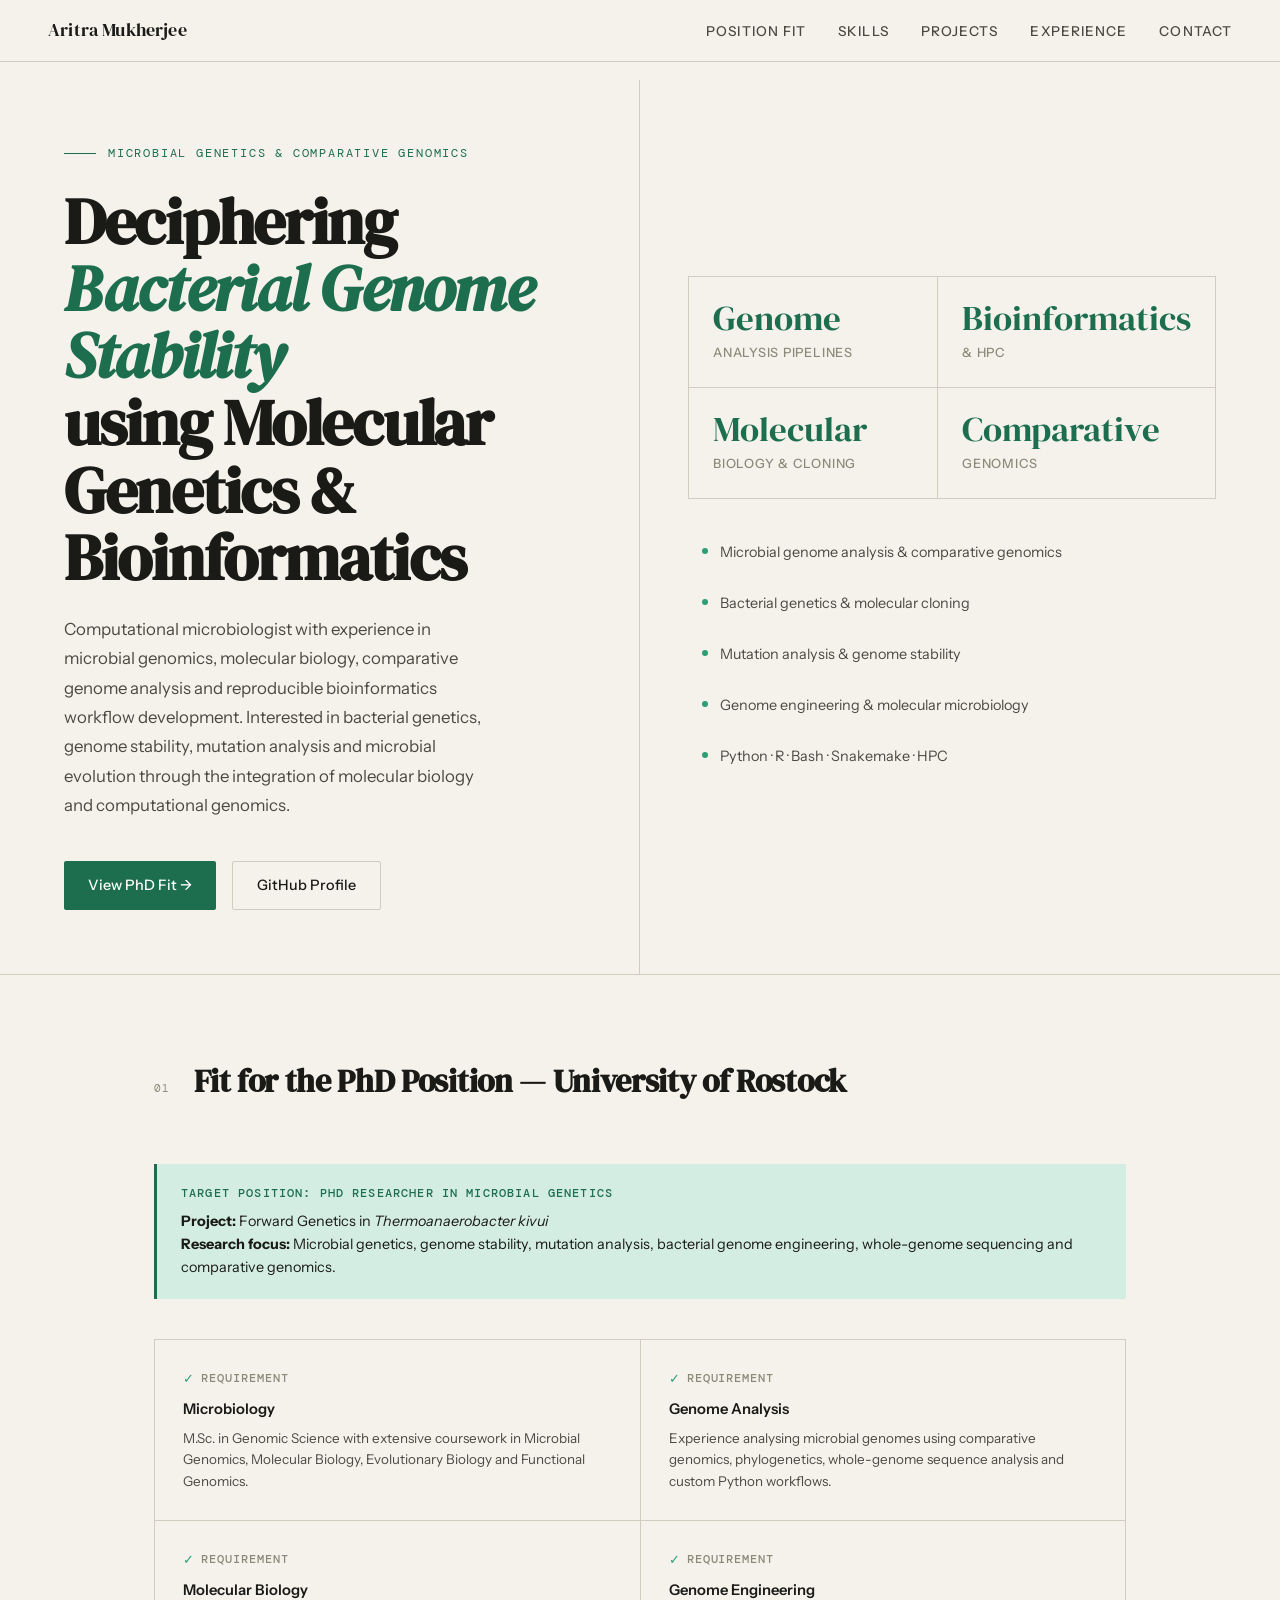
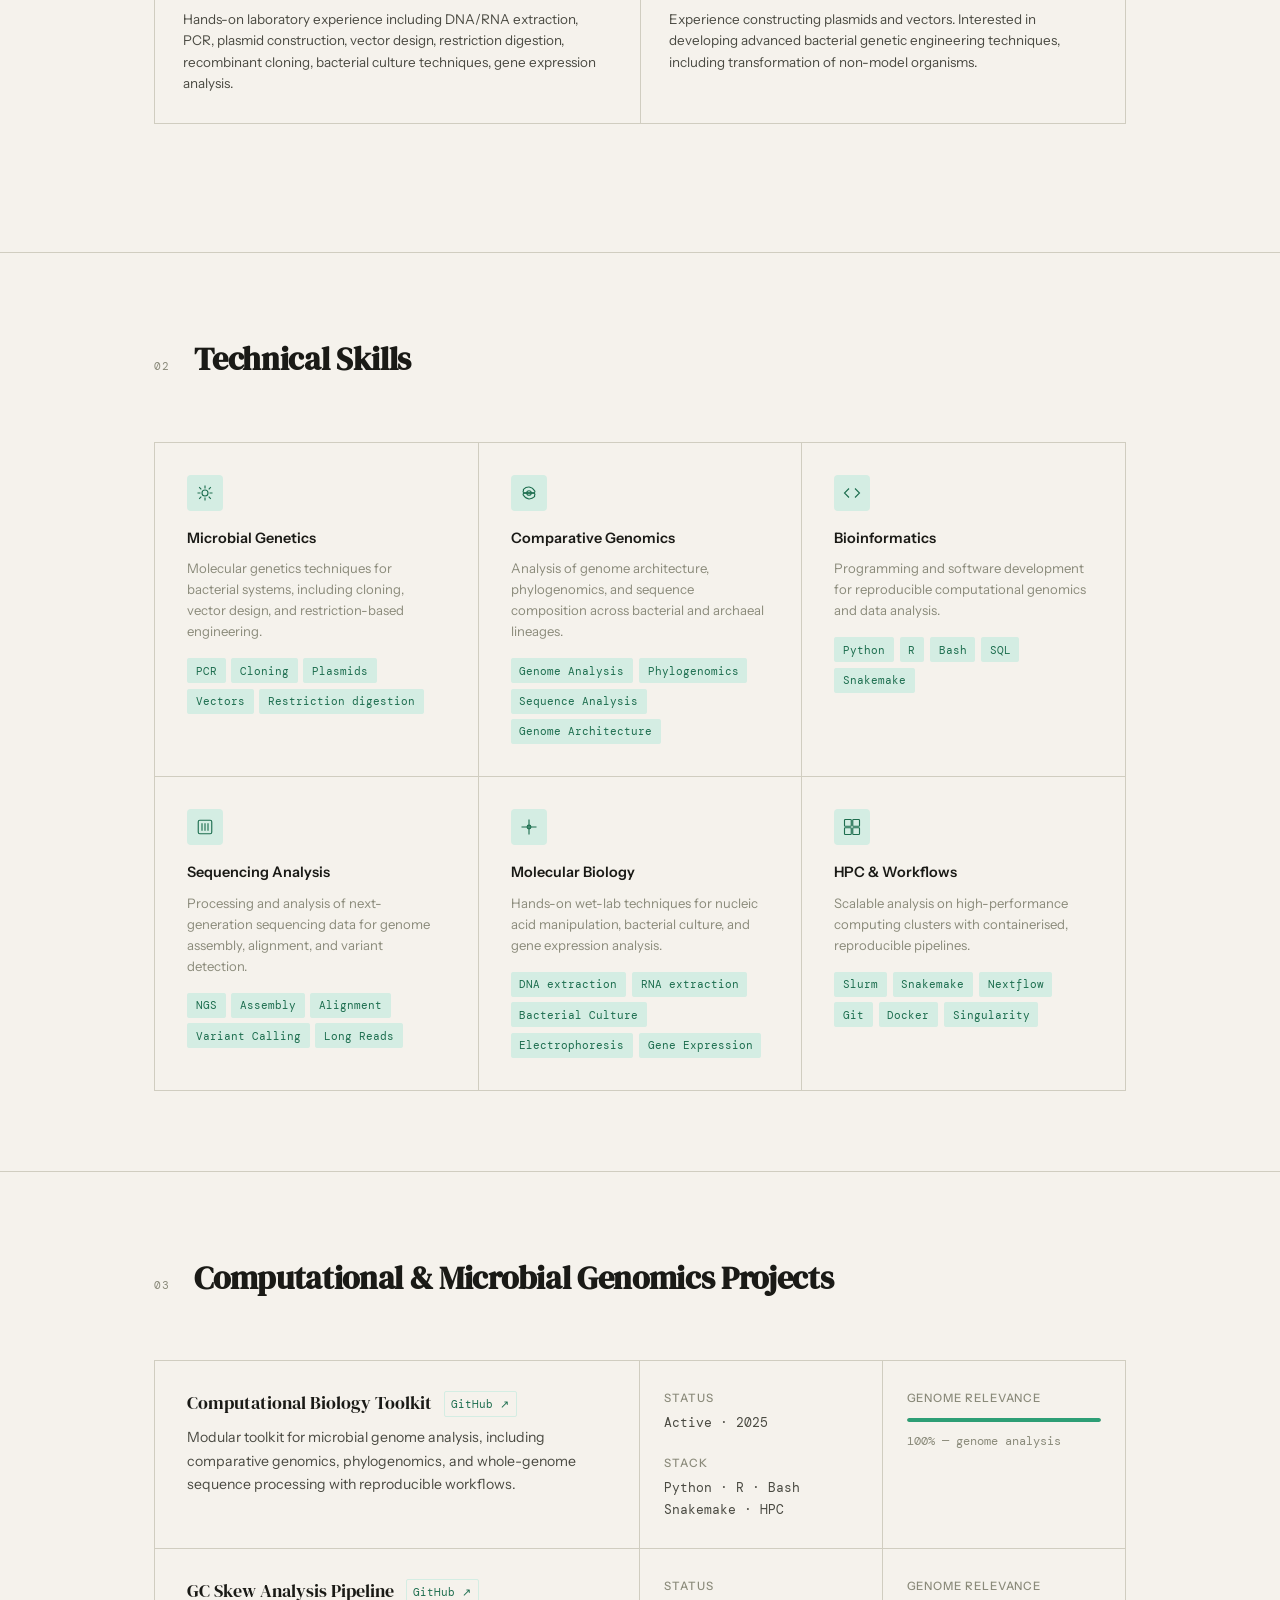
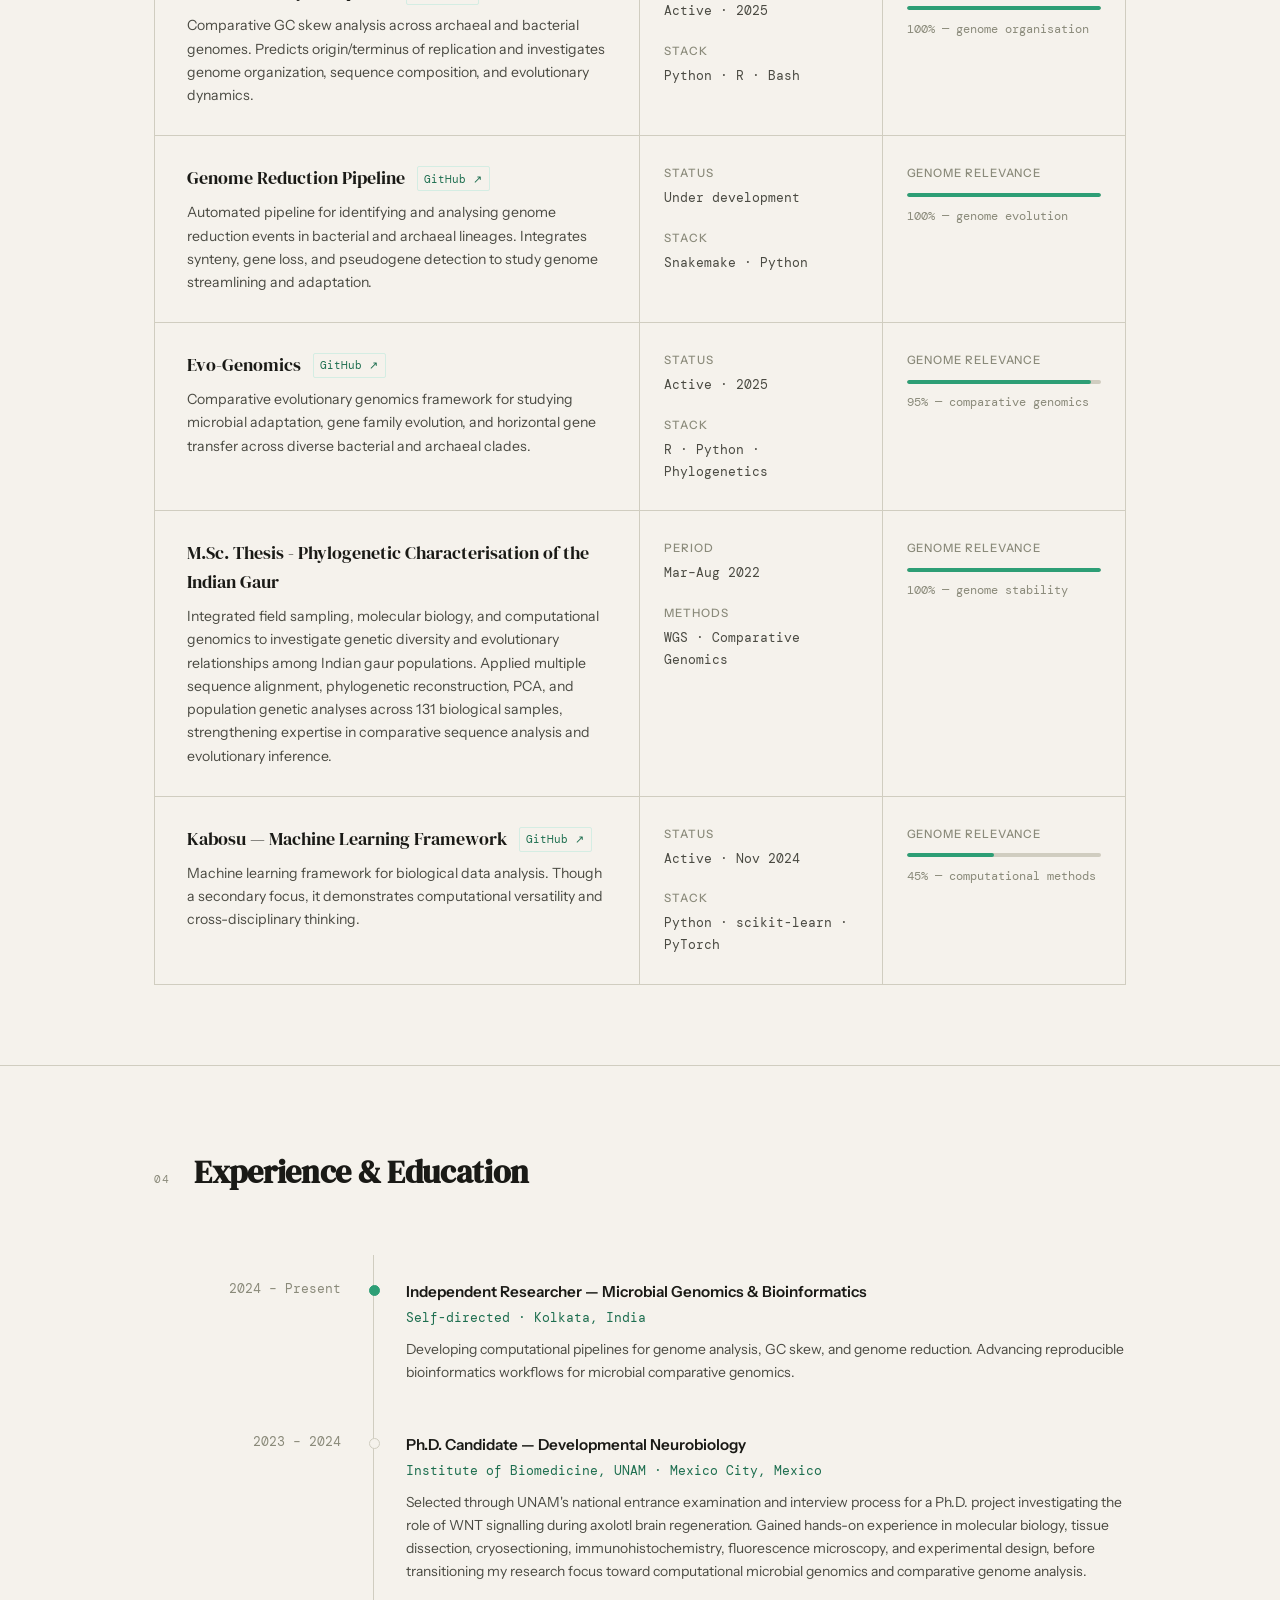
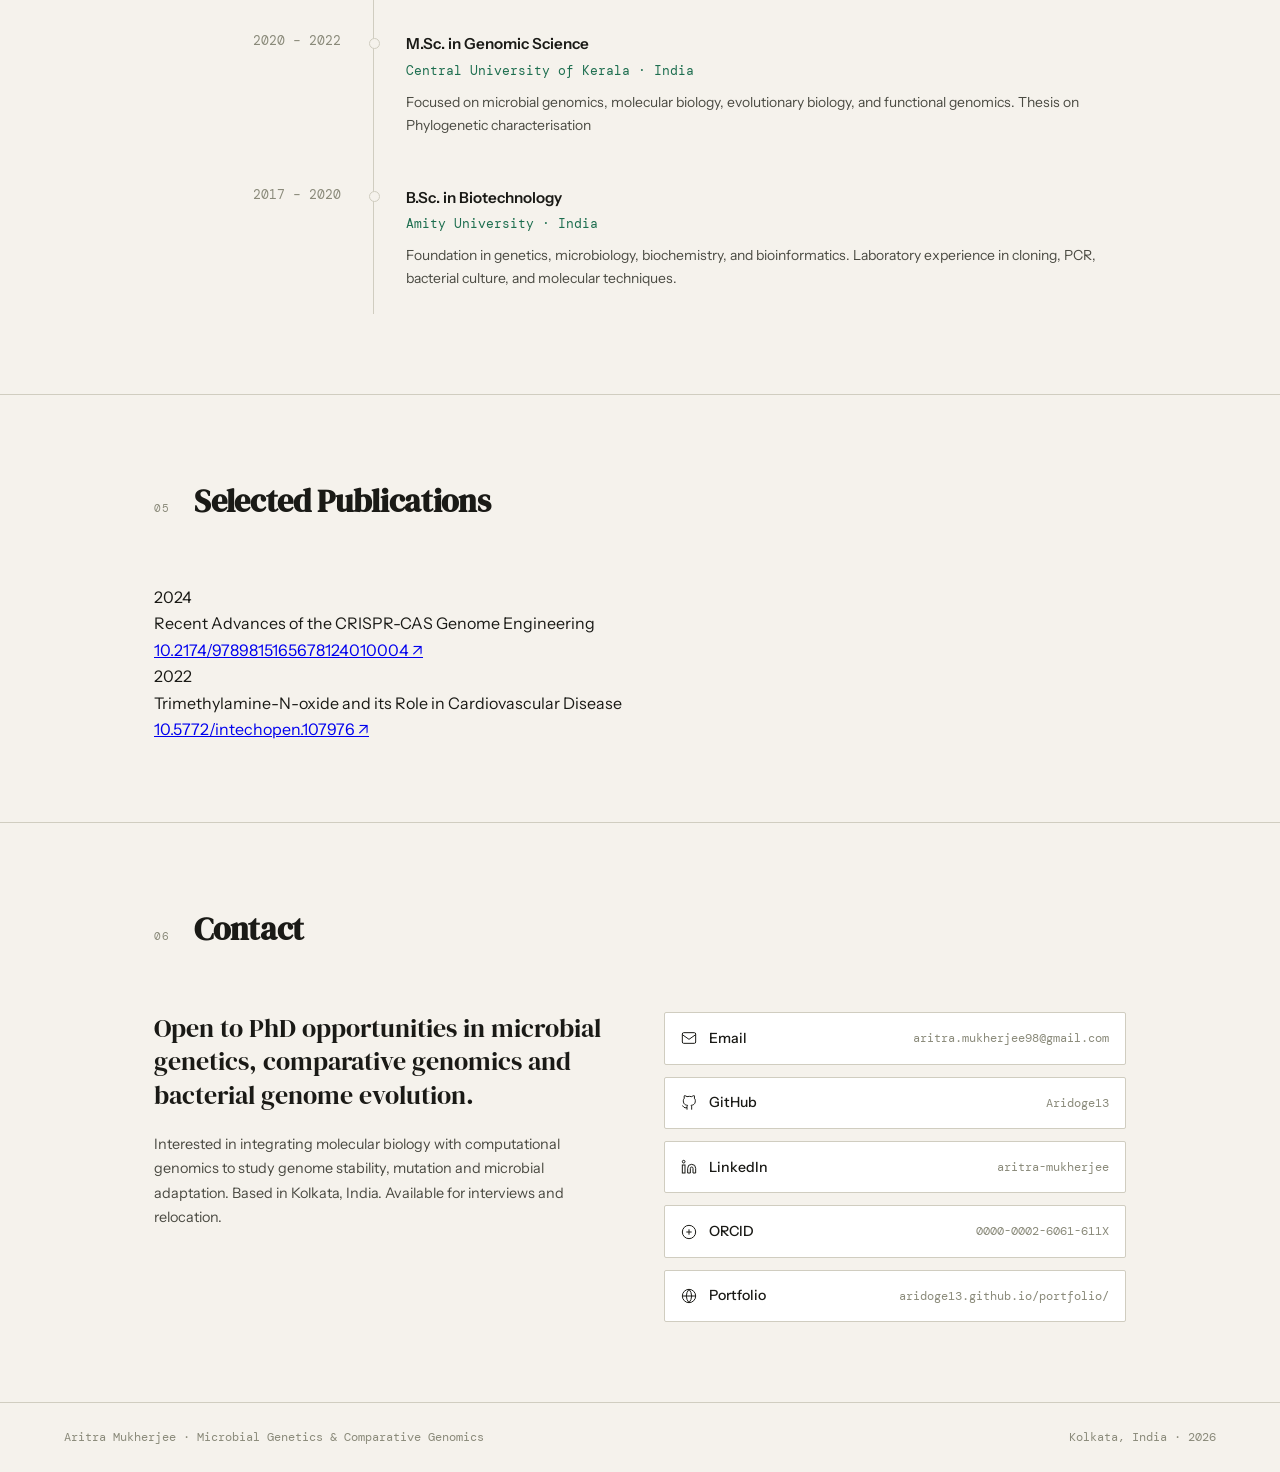
==== commit 6f486a60: "New" ====
--- a/portfolio/index.html
+++ b/portfolio/index.html
@@ -1172,12 +1172,15 @@
         <div class="project-row">
           <div class="project-main">
             <div class="project-title-row">
-              <div class="project-name">M.Sc. Thesis — Microbial Genomics</div>
-            </div>
-            <p class="project-desc">Integrated computational and molecular approaches to
-              study genome stability and mutation dynamics in
-              bacterial model systems. Combined whole-genome
-              sequencing, comparative genomics, and experimental validation.</p>
+              <div class="project-name">M.Sc. Thesis - Phylogenetic Characterisation of the Indian Gaur</div>
+            </div>
+            <p class="project-desc">Integrated field sampling, molecular biology, and computational genomics to
+              investigate genetic diversity and
+              evolutionary relationships among Indian gaur populations. Applied multiple sequence alignment,
+              phylogenetic
+              reconstruction, PCA, and population genetic analyses across 131 biological samples, strengthening
+              expertise in
+              comparative sequence analysis and evolutionary inference.</p>
           </div>
           <div class="project-meta">
             <div>
@@ -1244,7 +1247,7 @@
 
         <div class="timeline-item">
           <div class="timeline-date">
-            <div class="timeline-year">2025 – Present</div>
+            <div class="timeline-year">2024 – Present</div>
           </div>
           <div class="timeline-content">
             <div class="timeline-role">Independent Researcher — Microbial Genomics &amp; Bioinformatics</div>
@@ -1256,19 +1259,37 @@
 
         <div class="timeline-item">
           <div class="timeline-date">
-            <div class="timeline-year">2023 – 2025</div>
+            <div class="timeline-year">2023 – 2024</div>
+          </div>
+          <div class="timeline-content">
+            <div class="timeline-role">Ph.D. Candidate — Developmental Neurobiology</div>
+            <div class="timeline-org">Institute of Biomedicine, UNAM · Mexico City, Mexico</div>
+            <div class="timeline-body">
+              Selected through UNAM's national entrance examination and interview process for a Ph.D. project
+              investigating the
+              role of WNT signalling during axolotl brain regeneration. Gained hands-on experience in molecular biology,
+              tissue
+              dissection, cryosectioning, immunohistochemistry, fluorescence microscopy, and experimental design, before
+              transitioning my research focus toward computational microbial genomics and comparative genome analysis.
+            </div>
+          </div>
+        </div>
+
+        <div class="timeline-item">
+          <div class="timeline-date">
+            <div class="timeline-year">2020 – 2022</div>
           </div>
           <div class="timeline-content">
             <div class="timeline-role">M.Sc. in Genomic Science</div>
             <div class="timeline-org">Central University of Kerala · India</div>
             <div class="timeline-body">Focused on microbial genomics, molecular biology, evolutionary biology, and
-              functional genomics. Thesis on genome stability and mutation analysis in bacterial systems.</div>
+              functional genomics. Thesis on Phylogenetic characterisation</div>
           </div>
         </div>
 
         <div class="timeline-item">
           <div class="timeline-date">
-            <div class="timeline-year">2019 – 2023</div>
+            <div class="timeline-year">2017 – 2020</div>
           </div>
           <div class="timeline-content">
             <div class="timeline-role">B.Sc. in Biotechnology</div>
